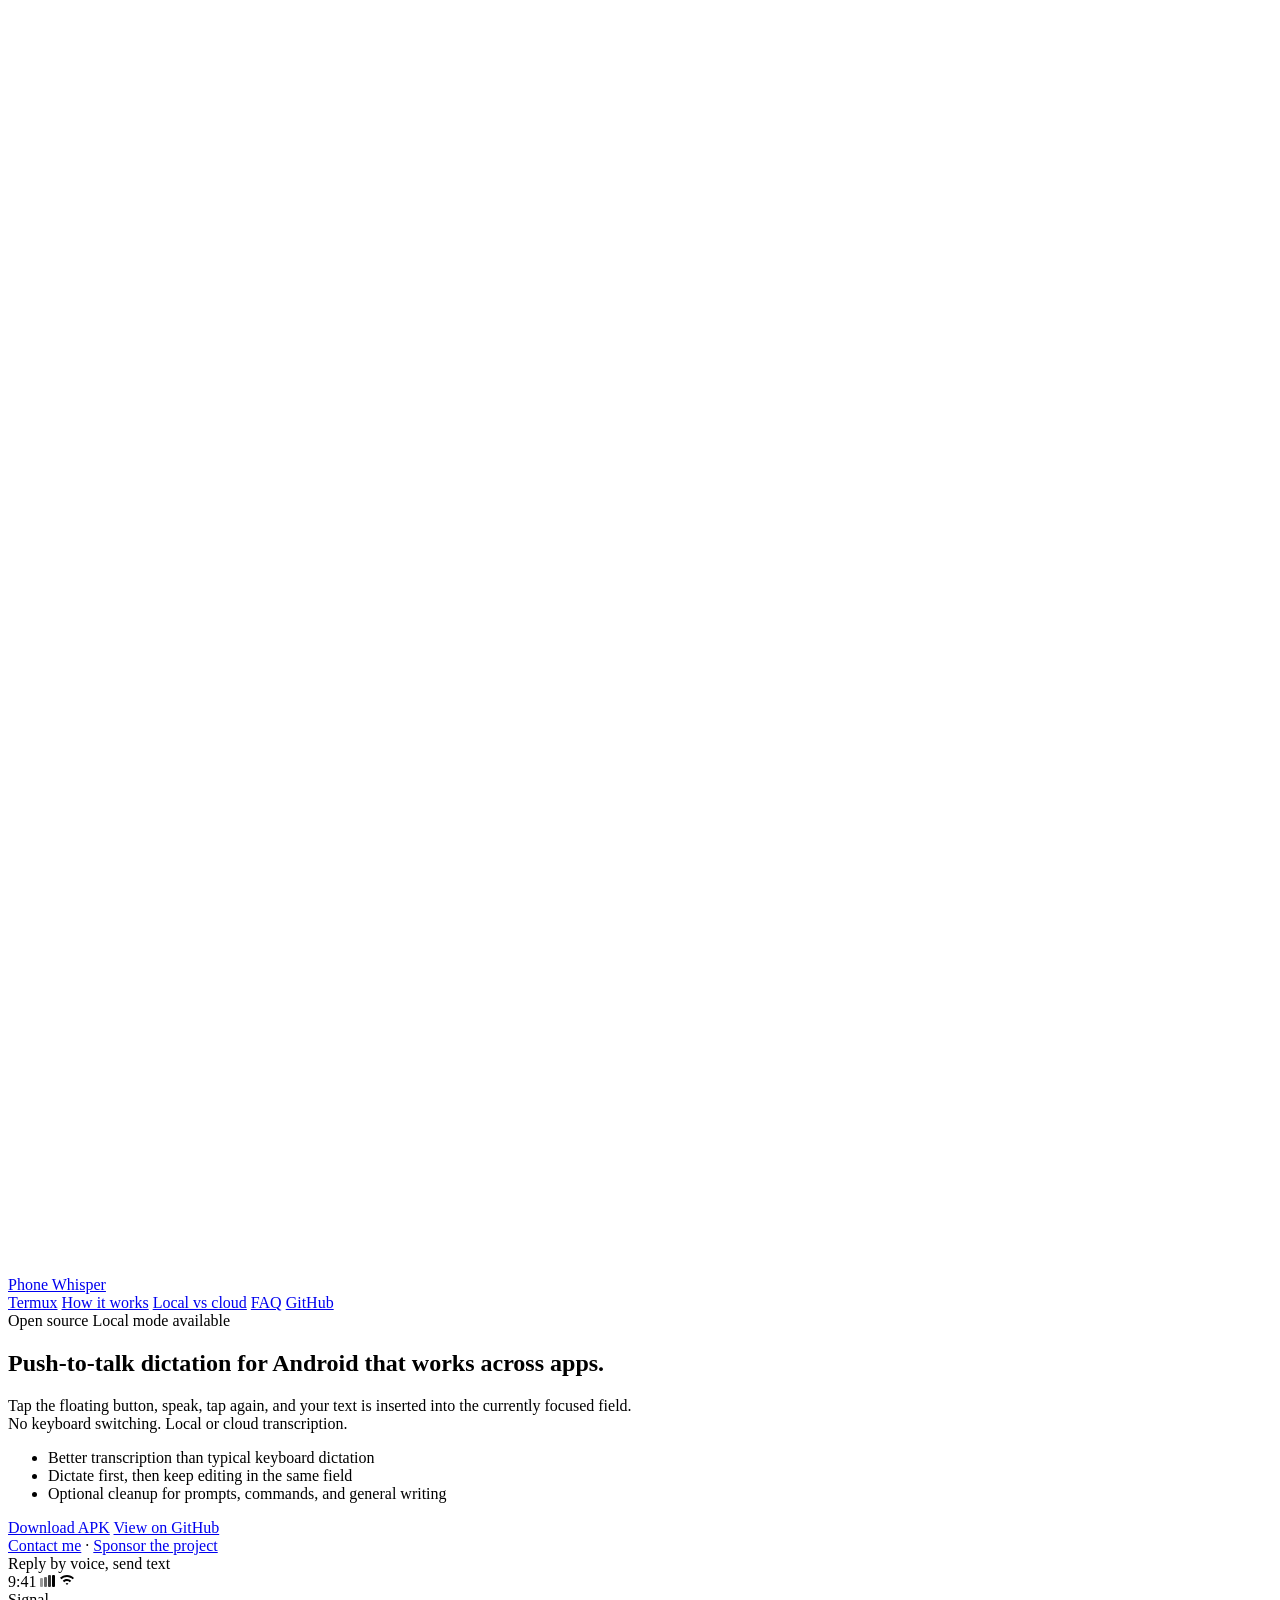
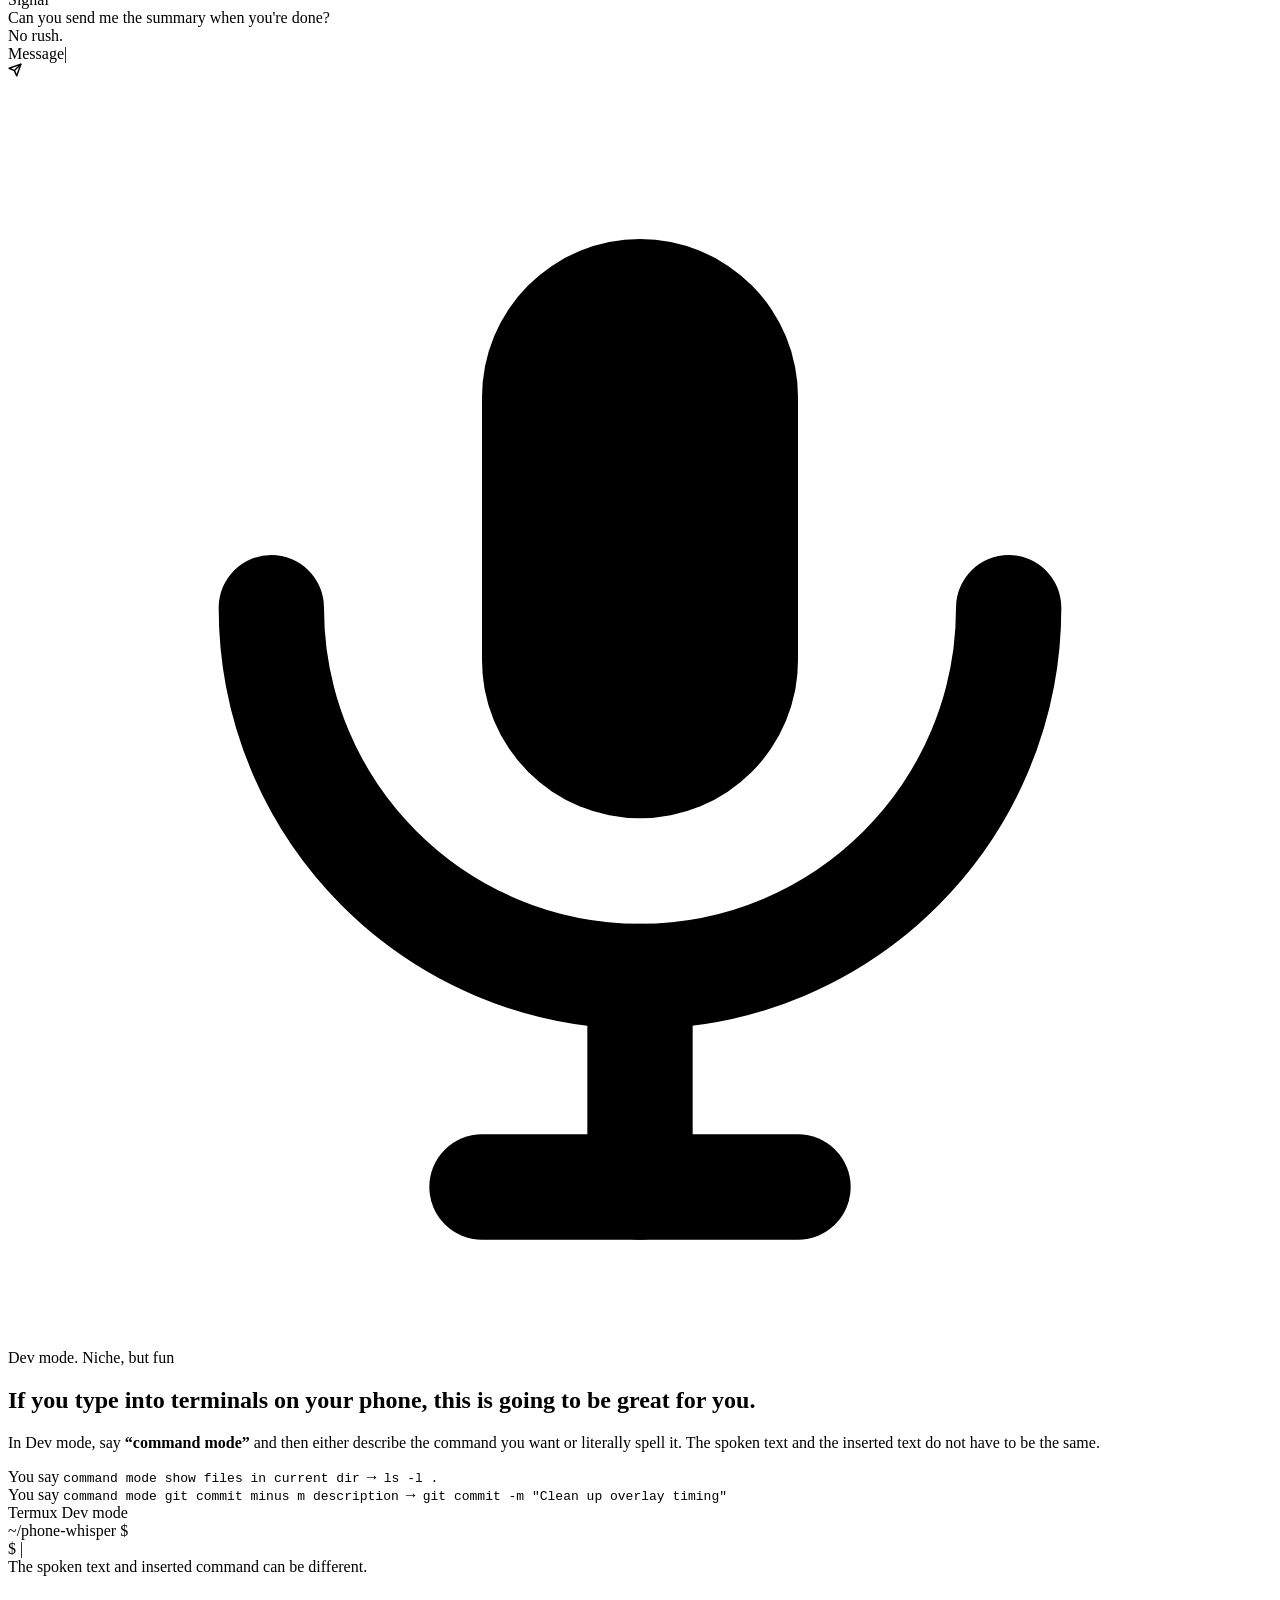
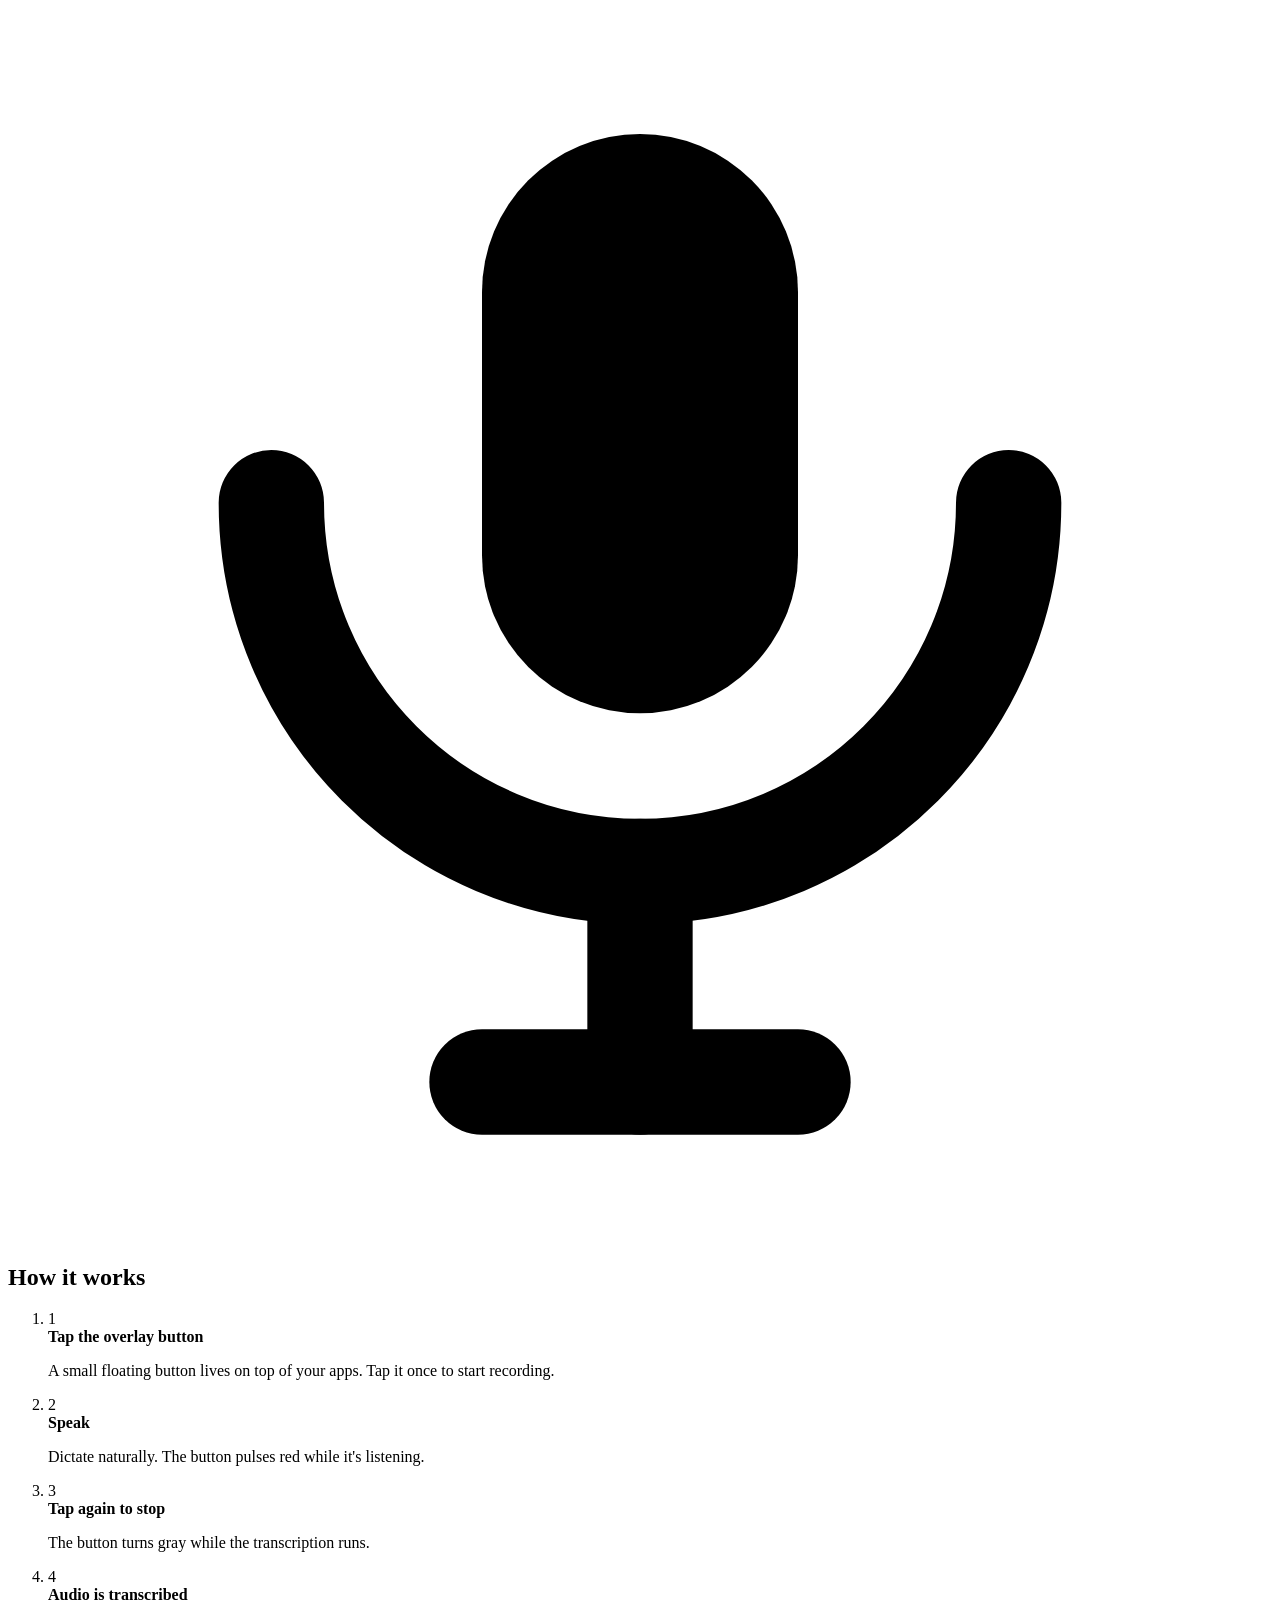
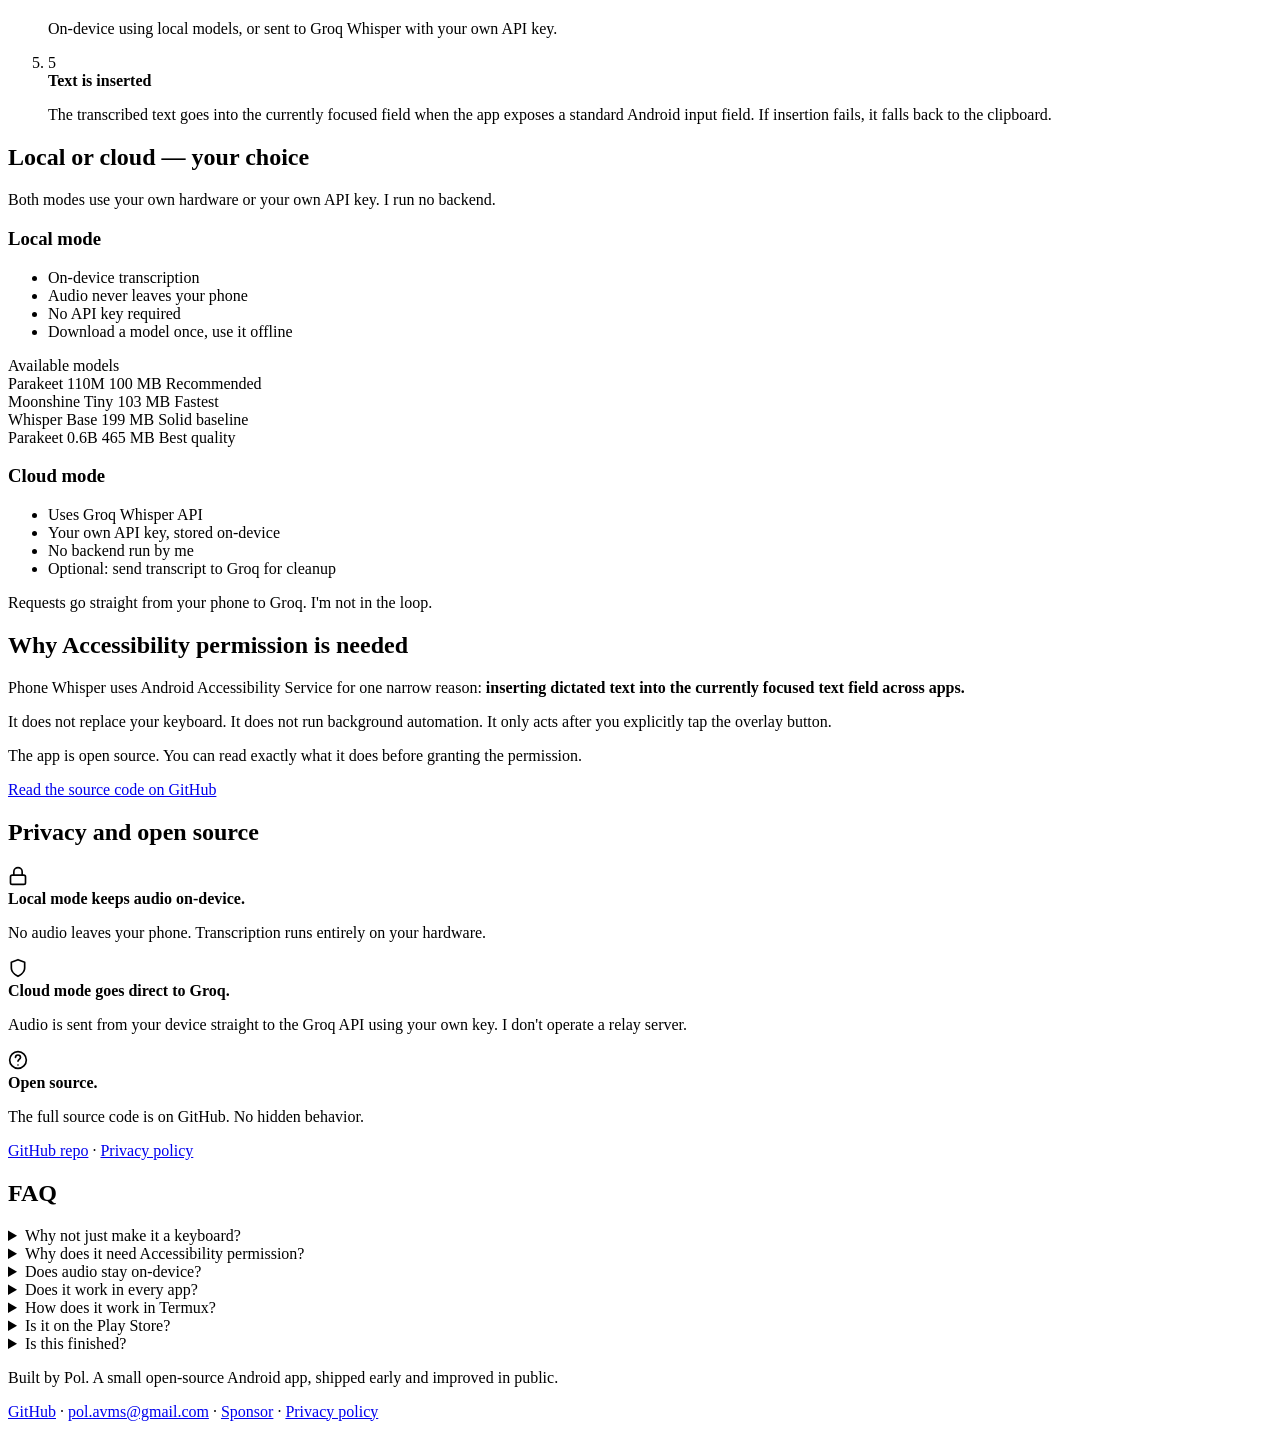
==== docs/index.html @ d19d8d38 "Switch transcription and cleanup APIs from OpenAI to Groq - TranscriberClient: whisper-1 -> whisper-" ====
<!DOCTYPE html>
<html lang="en">
<head>
  <meta charset="UTF-8" />
  <meta name="viewport" content="width=device-width, initial-scale=1.0" />
  <title>Phone Whisper — Push-to-talk dictation for Android</title>
  <meta name="description" content="Phone Whisper lets you speak into most apps without switching keyboards. Tap the floating button, speak, and your text is inserted when the app exposes a standard Android input field. Local or cloud transcription." />
  <link rel="stylesheet" href="style.css" />
  <link rel="preconnect" href="https://fonts.googleapis.com" />
  <link rel="preconnect" href="https://fonts.gstatic.com" crossorigin />
  <link href="https://fonts.googleapis.com/css2?family=Inter:wght@400;500;600;700&display=swap" rel="stylesheet" />
</head>
<body>

  <nav id="nav">
    <div class="nav-inner">
      <a href="#" class="nav-logo" aria-label="Phone Whisper home">
        <svg class="nav-icon" viewBox="0 0 40 40" fill="none" xmlns="http://www.w3.org/2000/svg" aria-hidden="true">
          <rect width="40" height="40" rx="10" fill="var(--accent)"/>
          <rect x="16" y="9" width="8" height="14" rx="4" fill="white"/>
          <path d="M11 21c0 4.97 4.03 9 9 9s9-4.03 9-9" stroke="white" stroke-width="2" stroke-linecap="round" fill="none"/>
          <line x1="20" y1="30" x2="20" y2="35" stroke="white" stroke-width="2" stroke-linecap="round"/>
          <line x1="16" y1="35" x2="24" y2="35" stroke="white" stroke-width="2" stroke-linecap="round"/>
        </svg>
        <span>Phone Whisper</span>
      </a>
      <div class="nav-links">
        <a href="#termux">Termux</a>
        <a href="#how-it-works">How it works</a>
        <a href="#modes">Local vs cloud</a>
        <a href="#faq">FAQ</a>
        <a href="https://github.com/kafkasl/phone-whisper" target="_blank" rel="noopener" id="nav-github">GitHub</a>
      </div>
    </div>
  </nav>

  <section id="hero">
    <div class="hero-content">
      <div class="hero-text">
        <div class="badge-row">
          <span class="badge">Open source</span>
          <span class="badge">Local mode available</span>
        </div>
        <h1>Push-to-talk dictation for Android that works across apps.</h1>
        <p class="hero-sub">
          Tap the floating button, speak, tap again, and your text is inserted into the currently focused field.<br>
          No keyboard switching. Local or cloud transcription.
        </p>
        <ul class="hero-points">
          <li>Better transcription than typical keyboard dictation</li>
          <li>Dictate first, then keep editing in the same field</li>
          <li>Optional cleanup for prompts, commands, and general writing</li>
        </ul>
        <div class="hero-ctas">
          <a href="https://github.com/kafkasl/phone-whisper/releases" id="cta-download" class="btn btn-primary" target="_blank" rel="noopener">Download APK</a>
          <a href="https://github.com/kafkasl/phone-whisper" id="cta-github" class="btn btn-secondary" target="_blank" rel="noopener">View on GitHub</a>
        </div>
        <div class="hero-links">
          <a href="mailto:pol.avms@gmail.com" id="link-contact">Contact me</a>
          <span class="sep">·</span>
          <a href="https://github.com/sponsors/kafkasl" id="link-sponsor" target="_blank" rel="noopener">Sponsor the project</a>
        </div>
      </div>
      <div class="hero-visual" aria-hidden="true">
        <div class="phone-demo-card">
          <div class="demo-caption">Reply by voice, send text</div>
          <div class="phone-frame">
            <div class="phone-screen">
              <div class="phone-status-bar">
                <span>9:41</span>
                <span class="status-icons">
                  <svg width="16" height="12" viewBox="0 0 16 12" fill="currentColor"><rect x="0" y="3" width="3" height="9" rx="1" opacity=".4"/><rect x="4" y="2" width="3" height="10" rx="1" opacity=".6"/><rect x="8" y="0" width="3" height="12" rx="1" opacity=".8"/><rect x="12" y="0" width="3" height="12" rx="1"/></svg>
                  <svg width="14" height="12" viewBox="0 0 14 12" fill="currentColor"><path d="M7 0C4.24 0 1.76 1.08 0 2.83l1.41 1.41A7.97 7.97 0 017 2c2.21 0 4.21.9 5.66 2.35L14 2.89C12.24 1.08 9.76 0 7 0zm0 4c-1.66 0-3.16.67-4.24 1.76l1.42 1.41A3.98 3.98 0 017 6c1.1 0 2.1.45 2.83 1.17l1.41-1.41A5.96 5.96 0 007 4zm0 4c-.55 0-1.05.22-1.41.59L7 10l1.41-1.41A1.99 1.99 0 007 8z"/></svg>
                </span>
              </div>
              <div class="phone-app-header">
                <span class="phone-app-title">Signal</span>
              </div>
              <div class="phone-chat">
                <div class="chat-bubble received">Can you send me the summary when you're done?</div>
                <div class="chat-bubble received subtle">No rush.</div>
              </div>
              <div class="phone-input-row">
                <div class="phone-input-field"><span class="input-placeholder" id="chat-placeholder">Message</span><span class="typed-input" id="chat-typed-text"></span><span class="cursor" id="chat-cursor">|</span></div>
                <div class="phone-send-btn" id="chat-send-btn">
                  <svg width="14" height="14" viewBox="0 0 24 24" fill="none" stroke="currentColor" stroke-width="2.5" stroke-linecap="round" stroke-linejoin="round"><line x1="22" y1="2" x2="11" y2="13"/><polygon points="22 2 15 22 11 13 2 9 22 2"/></svg>
                </div>
              </div>
              <div class="overlay-button" id="overlay-btn" title="Tap to dictate" aria-label="Phone Whisper overlay button">
                <svg viewBox="0 0 24 24" fill="none" stroke="currentColor" stroke-width="2" stroke-linecap="round" stroke-linejoin="round" aria-hidden="true">
                  <rect x="9" y="3" width="6" height="11" rx="3" fill="currentColor" stroke="none"/>
                  <path d="M5 10c0 3.87 3.13 7 7 7s7-3.13 7-7"/>
                  <line x1="12" y1="17" x2="12" y2="21"/>
                  <line x1="9" y1="21" x2="15" y2="21"/>
                </svg>
              </div>
            </div>
          </div>
        </div>
      </div>
    </div>
  </section>

  <section id="termux">
    <div class="section-inner termux-inner">
      <div class="termux-copy">
        <div class="section-kicker">Dev mode. Niche, but fun</div>
        <h2>If you type into terminals on your phone, this is going to be great for you.</h2>
        <p class="section-sub">
          In Dev mode, say <strong>“command mode”</strong> and then either describe the command you want or literally spell it. The spoken text and the inserted text do not have to be the same.
        </p>
        <div class="dev-mode-examples">
          <div class="dev-example">
            <span class="dev-example-label">You say</span>
            <code>command mode show files in current dir</code>
            <span class="dev-example-arrow">→</span>
            <code>ls -l .</code>
          </div>
          <div class="dev-example">
            <span class="dev-example-label">You say</span>
            <code>command mode git commit minus m description</code>
            <span class="dev-example-arrow">→</span>
            <code>git commit -m "Clean up overlay timing"</code>
          </div>
        </div>
      </div>
      <div class="termux-demo" aria-hidden="true">
        <div class="termux-card">
          <div class="termux-topbar">
            <span class="termux-dot"></span>
            <span class="termux-dot"></span>
            <span class="termux-dot"></span>
            <span class="termux-title">Termux</span>
            <span class="termux-mode-badge">Dev mode</span>
          </div>
          <div class="speech-bubble" id="termux-speech-bubble"><span id="termux-speech-text"></span></div>
          <div class="termux-body">
            <div class="termux-line muted">~/phone-whisper $</div>
            <div class="termux-line"><span class="prompt">$</span> <span id="termux-typed-text"></span><span class="cursor" id="termux-cursor">|</span></div>
            <div class="termux-note">The spoken text and inserted command can be different.</div>
          </div>
          <div class="overlay-button overlay-button-small" id="termux-overlay-btn" title="Tap to dictate">
            <svg viewBox="0 0 24 24" fill="none" stroke="currentColor" stroke-width="2" stroke-linecap="round" stroke-linejoin="round" aria-hidden="true">
              <rect x="9" y="3" width="6" height="11" rx="3" fill="currentColor" stroke="none"/>
              <path d="M5 10c0 3.87 3.13 7 7 7s7-3.13 7-7"/>
              <line x1="12" y1="17" x2="12" y2="21"/>
              <line x1="9" y1="21" x2="15" y2="21"/>
            </svg>
          </div>
        </div>
      </div>
    </div>
  </section>

  <section id="how-it-works">
    <div class="section-inner">
      <h2>How it works</h2>
      <ol class="steps-list">
        <li class="step">
          <span class="step-num">1</span>
          <div class="step-body">
            <strong>Tap the overlay button</strong>
            <p>A small floating button lives on top of your apps. Tap it once to start recording.</p>
          </div>
        </li>
        <li class="step">
          <span class="step-num">2</span>
          <div class="step-body">
            <strong>Speak</strong>
            <p>Dictate naturally. The button pulses red while it's listening.</p>
          </div>
        </li>
        <li class="step">
          <span class="step-num">3</span>
          <div class="step-body">
            <strong>Tap again to stop</strong>
            <p>The button turns gray while the transcription runs.</p>
          </div>
        </li>
        <li class="step">
          <span class="step-num">4</span>
          <div class="step-body">
            <strong>Audio is transcribed</strong>
            <p>On-device using local models, or sent to Groq Whisper with your own API key.</p>
          </div>
        </li>
        <li class="step">
          <span class="step-num">5</span>
          <div class="step-body">
            <strong>Text is inserted</strong>
            <p>The transcribed text goes into the currently focused field when the app exposes a standard Android input field. If insertion fails, it falls back to the clipboard.</p>
          </div>
        </li>
      </ol>
    </div>
  </section>

  <section id="modes">
    <div class="section-inner">
      <h2>Local or cloud — your choice</h2>
      <p class="section-sub">Both modes use your own hardware or your own API key. I run no backend.</p>
      <div class="modes-grid">
        <div class="mode-card">
          <h3>Local mode</h3>
          <ul>
            <li>On-device transcription</li>
            <li>Audio never leaves your phone</li>
            <li>No API key required</li>
            <li>Download a model once, use it offline</li>
          </ul>
          <div class="models-table">
            <div class="models-table-head">Available models</div>
            <div class="model-row">
              <span class="model-name">Parakeet 110M</span>
              <span class="model-size">100 MB</span>
              <span class="model-note default-badge">Recommended</span>
            </div>
            <div class="model-row">
              <span class="model-name">Moonshine Tiny</span>
              <span class="model-size">103 MB</span>
              <span class="model-note">Fastest</span>
            </div>
            <div class="model-row">
              <span class="model-name">Whisper Base</span>
              <span class="model-size">199 MB</span>
              <span class="model-note">Solid baseline</span>
            </div>
            <div class="model-row">
              <span class="model-name">Parakeet 0.6B</span>
              <span class="model-size">465 MB</span>
              <span class="model-note">Best quality</span>
            </div>
          </div>
        </div>
        <div class="mode-card">
          <h3>Cloud mode</h3>
          <ul>
            <li>Uses Groq Whisper API</li>
            <li>Your own API key, stored on-device</li>
            <li>No backend run by me</li>
            <li>Optional: send transcript to Groq for cleanup</li>
          </ul>
          <div class="cloud-note">
            Requests go straight from your phone to Groq. I'm not in the loop.
          </div>
        </div>
      </div>
    </div>
  </section>

  <section id="accessibility">
    <div class="section-inner">
      <div class="info-box">
        <h2>Why Accessibility permission is needed</h2>
        <p>
          Phone Whisper uses Android Accessibility Service for one narrow reason: <strong>inserting dictated text into the currently focused text field across apps.</strong>
        </p>
        <p>
          It does not replace your keyboard. It does not run background automation. It only acts after you explicitly tap the overlay button.
        </p>
        <p>
          The app is open source. You can read exactly what it does before granting the permission.
        </p>
        <a href="https://github.com/kafkasl/phone-whisper" class="info-link" target="_blank" rel="noopener">Read the source code on GitHub</a>
      </div>
    </div>
  </section>

  <section id="privacy">
    <div class="section-inner">
      <h2>Privacy and open source</h2>
      <div class="privacy-points">
        <div class="privacy-point">
          <div class="pp-icon" aria-hidden="true">
            <svg width="20" height="20" viewBox="0 0 24 24" fill="none" stroke="currentColor" stroke-width="2" stroke-linecap="round" stroke-linejoin="round"><rect x="3" y="11" width="18" height="11" rx="2"/><path d="M7 11V7a5 5 0 0110 0v4"/></svg>
          </div>
          <div>
            <strong>Local mode keeps audio on-device.</strong>
            <p>No audio leaves your phone. Transcription runs entirely on your hardware.</p>
          </div>
        </div>
        <div class="privacy-point">
          <div class="pp-icon" aria-hidden="true">
            <svg width="20" height="20" viewBox="0 0 24 24" fill="none" stroke="currentColor" stroke-width="2" stroke-linecap="round" stroke-linejoin="round"><path d="M12 22s8-4 8-10V5l-8-3-8 3v7c0 6 8 10 8 10z"/></svg>
          </div>
          <div>
            <strong>Cloud mode goes direct to Groq.</strong>
            <p>Audio is sent from your device straight to the Groq API using your own key. I don't operate a relay server.</p>
          </div>
        </div>
        <div class="privacy-point">
          <div class="pp-icon" aria-hidden="true">
            <svg width="20" height="20" viewBox="0 0 24 24" fill="none" stroke="currentColor" stroke-width="2" stroke-linecap="round" stroke-linejoin="round"><circle cx="12" cy="12" r="10"/><path d="M9 9s0-3 3-3 3 2 3 3c0 2-3 2.5-3 4.5M12 18h.01"/></svg>
          </div>
          <div>
            <strong>Open source.</strong>
            <p>The full source code is on GitHub. No hidden behavior.</p>
          </div>
        </div>
      </div>
      <div class="privacy-links">
        <a href="https://github.com/kafkasl/phone-whisper" target="_blank" rel="noopener">GitHub repo</a>
        <span class="sep">·</span>
        <a href="privacy.html">Privacy policy</a>
      </div>
    </div>
  </section>

  <section id="faq">
    <div class="section-inner">
      <h2>FAQ</h2>
      <div class="faq-list">
        <details class="faq-item" id="faq-keyboard">
          <summary>Why not just make it a keyboard?</summary>
          <p>A custom keyboard means replacing your existing keyboard entirely. That's a lot of friction. Phone Whisper leaves your keyboard alone and works on top of any app, any keyboard.</p>
        </details>
        <details class="faq-item" id="faq-accessibility">
          <summary>Why does it need Accessibility permission?</summary>
          <p>Android doesn't have a standard API for inserting text into another app's focused field. The Accessibility Service is the sanctioned way to do that cross-app. Phone Whisper uses it for exactly one thing: inserting the transcribed text.</p>
        </details>
        <details class="faq-item" id="faq-audio">
          <summary>Does audio stay on-device?</summary>
          <p>In local mode, yes. In cloud mode, audio is sent directly to Groq's API from your device using your own API key. I don't have a backend and never see your audio.</p>
        </details>
        <details class="faq-item" id="faq-compatibility">
          <summary>Does it work in every app?</summary>
          <p>It works in most apps with standard text fields. Some apps restrict text injection for security reasons, and others use custom text surfaces instead of normal input fields. In those cases, the transcribed text is copied to your clipboard as a fallback.</p>
        </details>
        <details class="faq-item" id="faq-termux">
          <summary>How does it work in Termux?</summary>
          <p>Termux's main terminal area is not a standard Android text field, so direct insertion may not work there. Swipe the extra keys row left or right to switch to Termux's native text input box, then dictate there.</p>
        </details>
        <details class="faq-item" id="faq-playstore">
          <summary>Is it on the Play Store?</summary>
          <p>Not yet. I'm shipping the APK directly first, tightening the experience, and deciding later whether a Play Store release makes sense.</p>
        </details>
        <details class="faq-item" id="faq-mvp">
          <summary>Is this finished?</summary>
          <p>Not really. It's an early but working MVP. The core loop already works well enough to use every day, and I'm improving it in public.</p>
        </details>
      </div>
    </div>
  </section>

  <footer id="footer">
    <div class="footer-inner">
      <p class="footer-line">Built by Pol. A small open-source Android app, shipped early and improved in public.</p>
      <div class="footer-links">
        <a href="https://github.com/kafkasl/phone-whisper" target="_blank" rel="noopener">GitHub</a>
        <span class="sep">·</span>
        <a href="mailto:pol.avms@gmail.com">pol.avms@gmail.com</a>
        <span class="sep">·</span>
        <a href="https://github.com/sponsors/kafkasl" target="_blank" rel="noopener">Sponsor</a>
        <span class="sep">·</span>
        <a href="privacy.html">Privacy policy</a>
      </div>
    </div>
  </footer>

  <script src="main.js"></script>
</body>
</html>
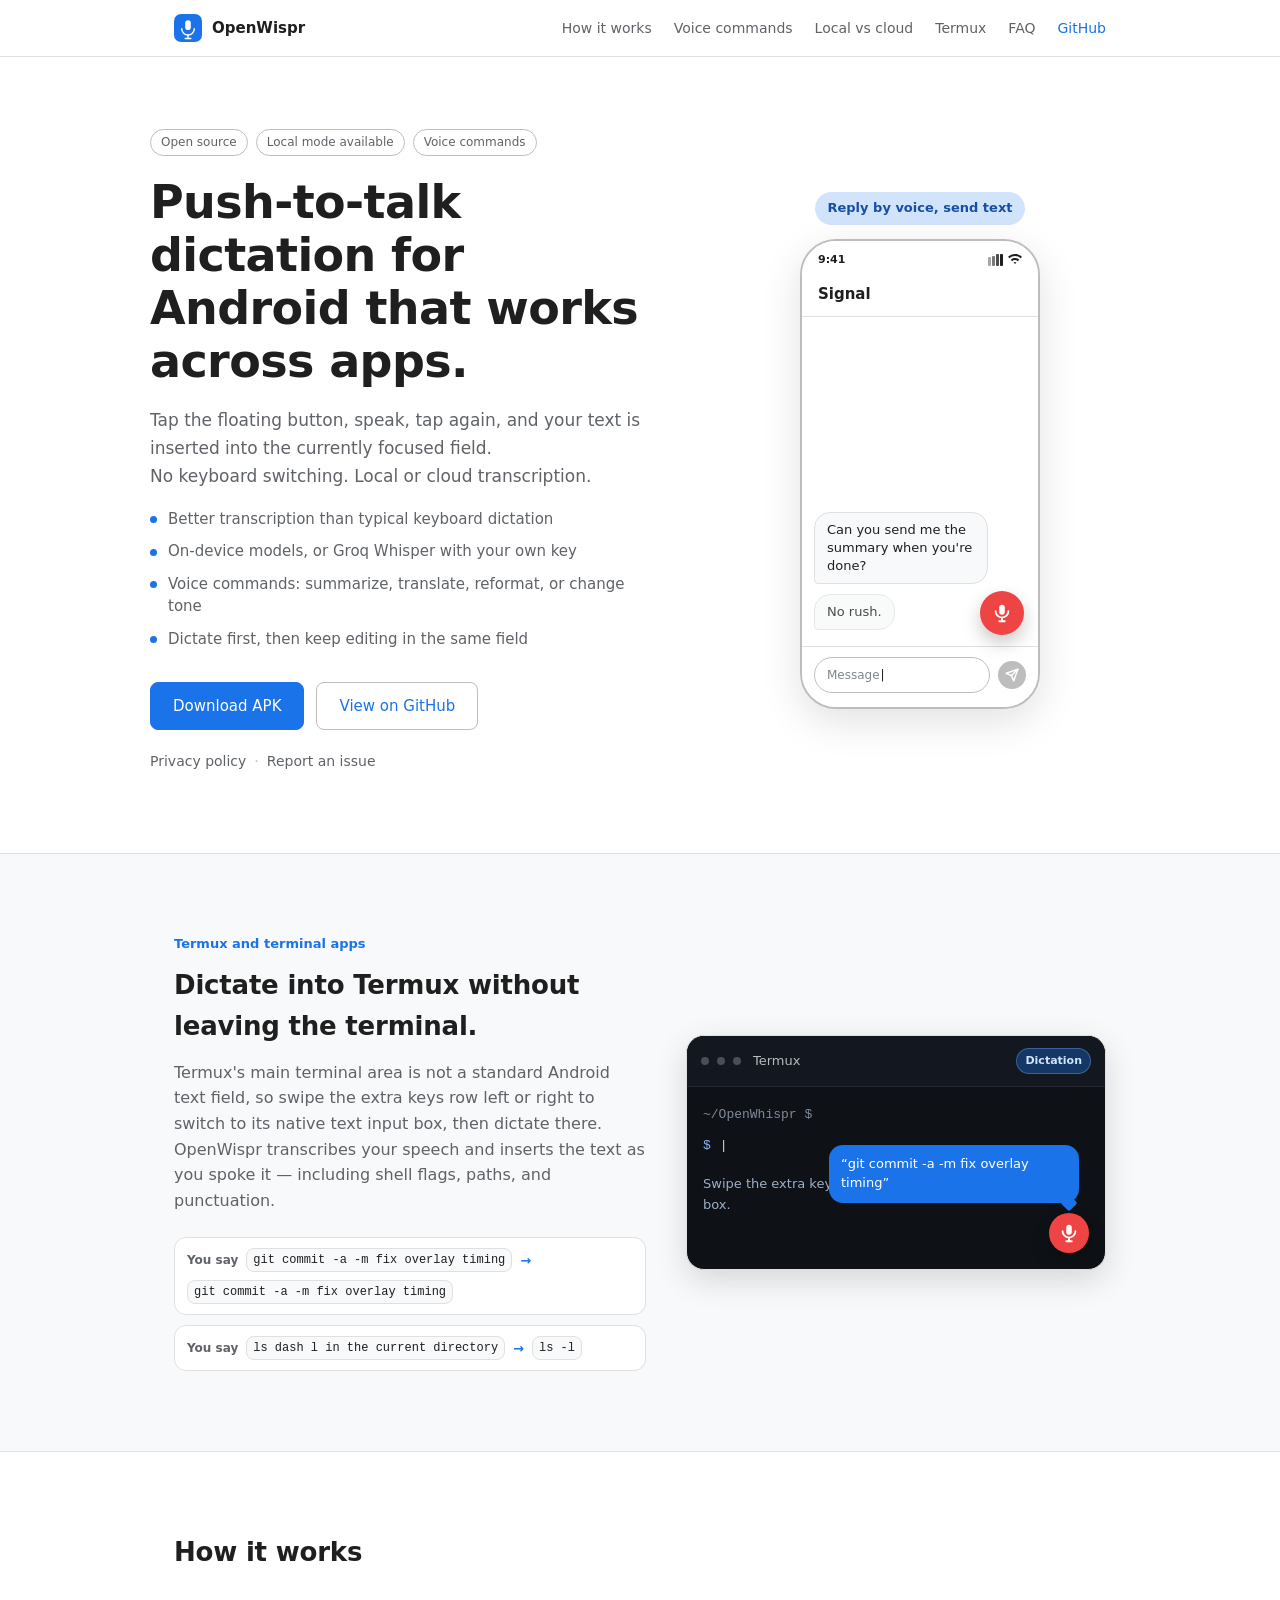
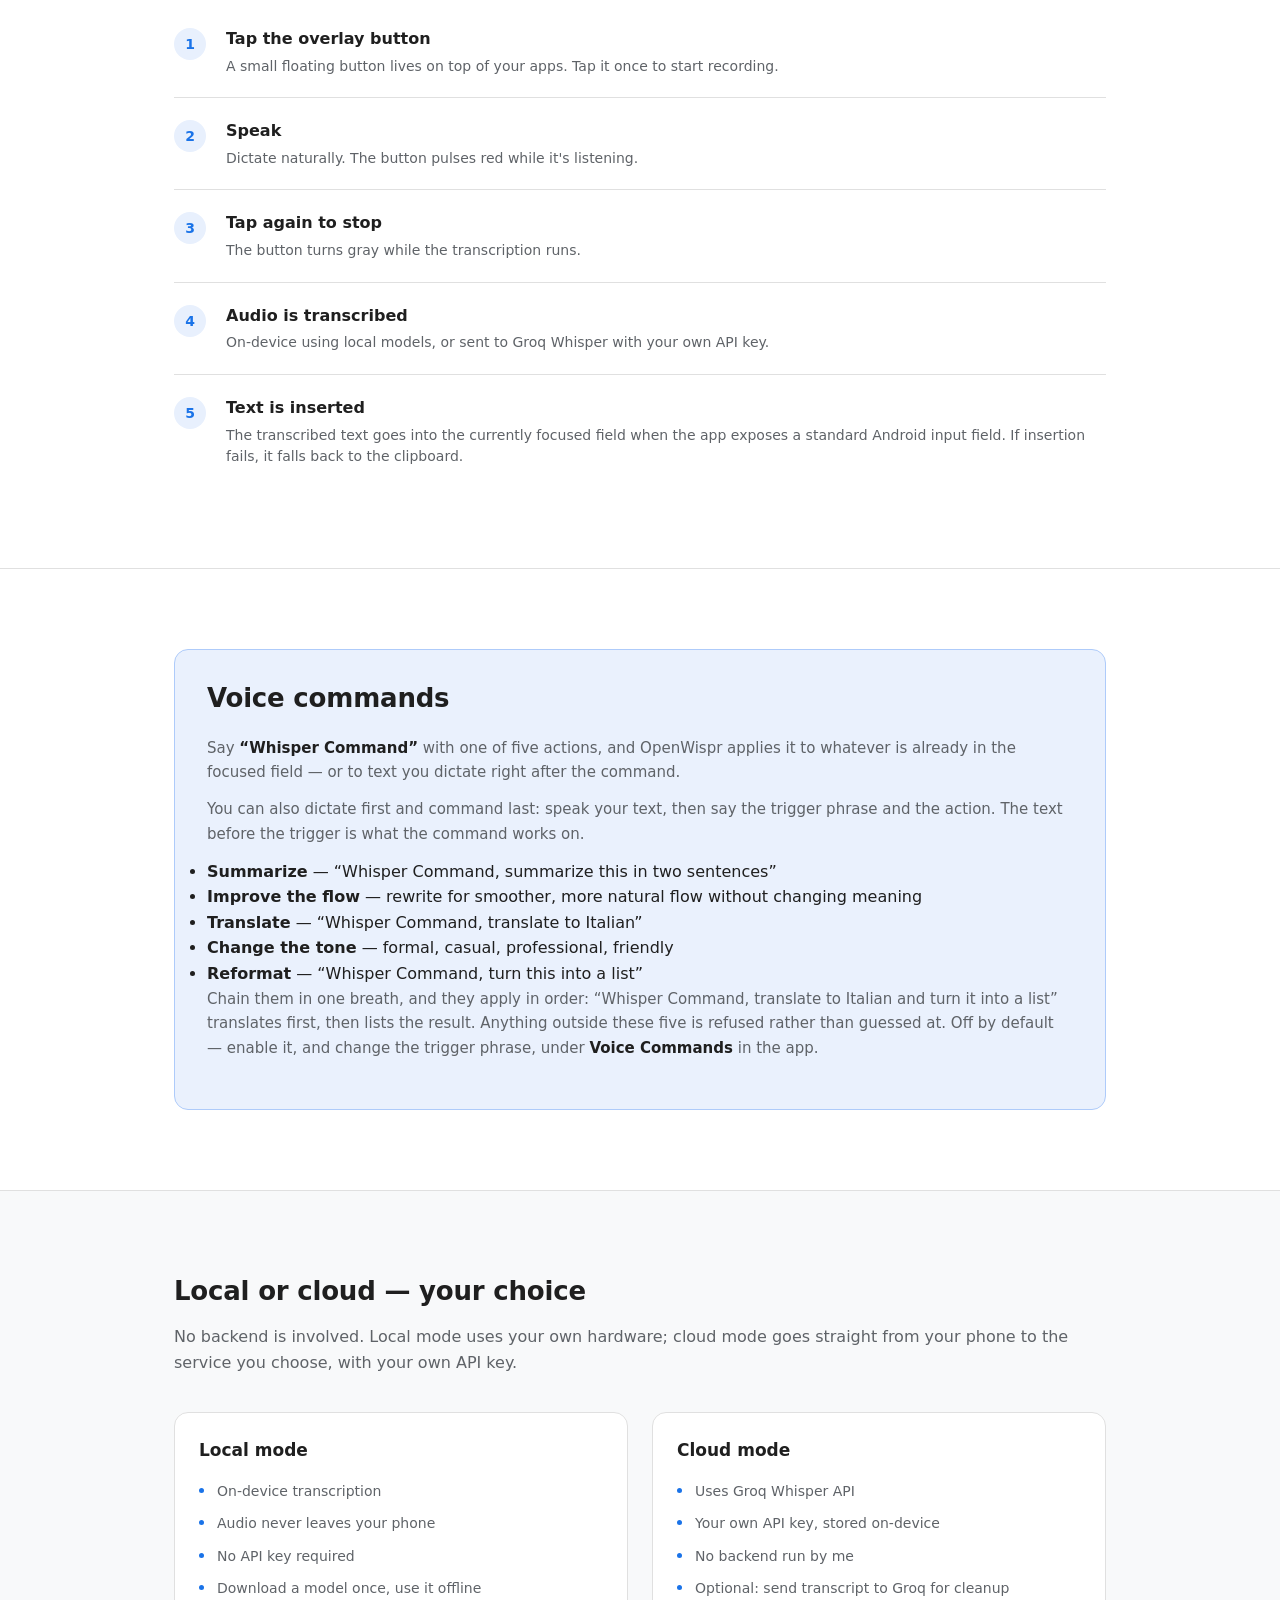
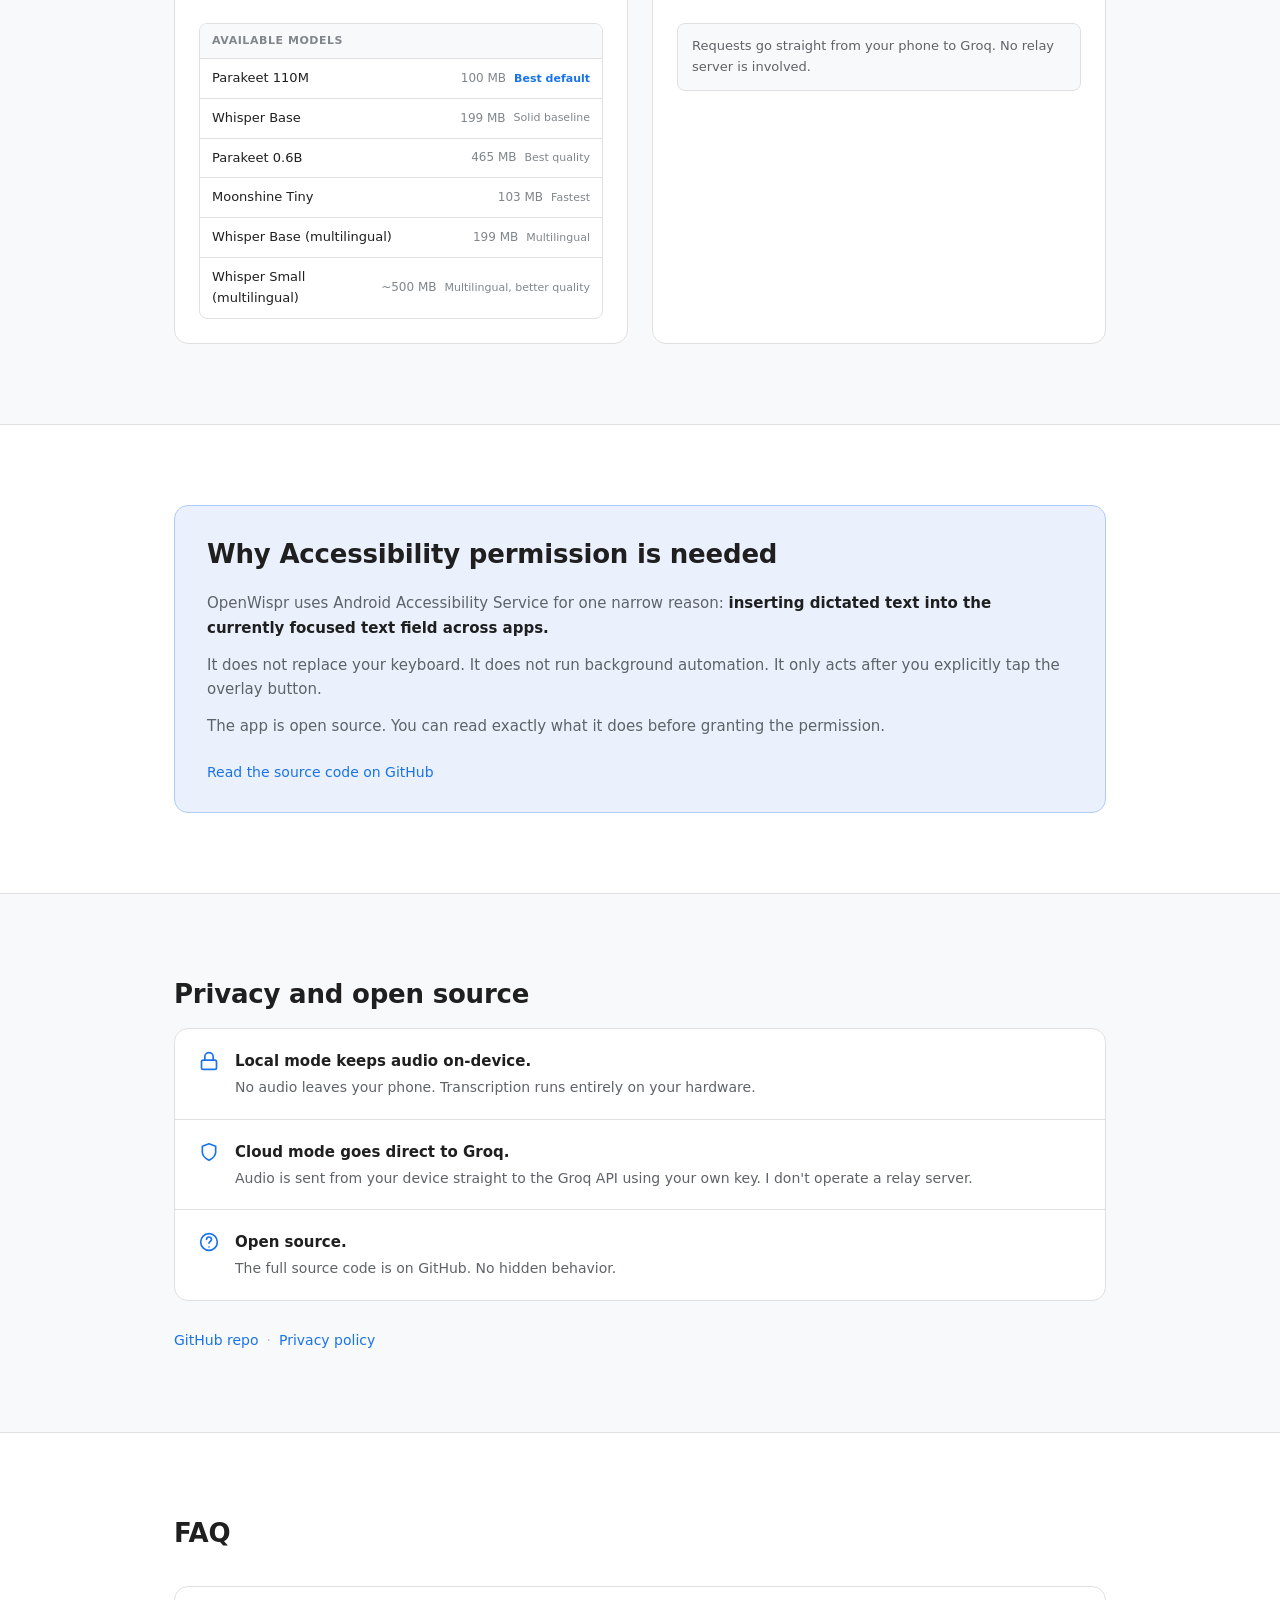
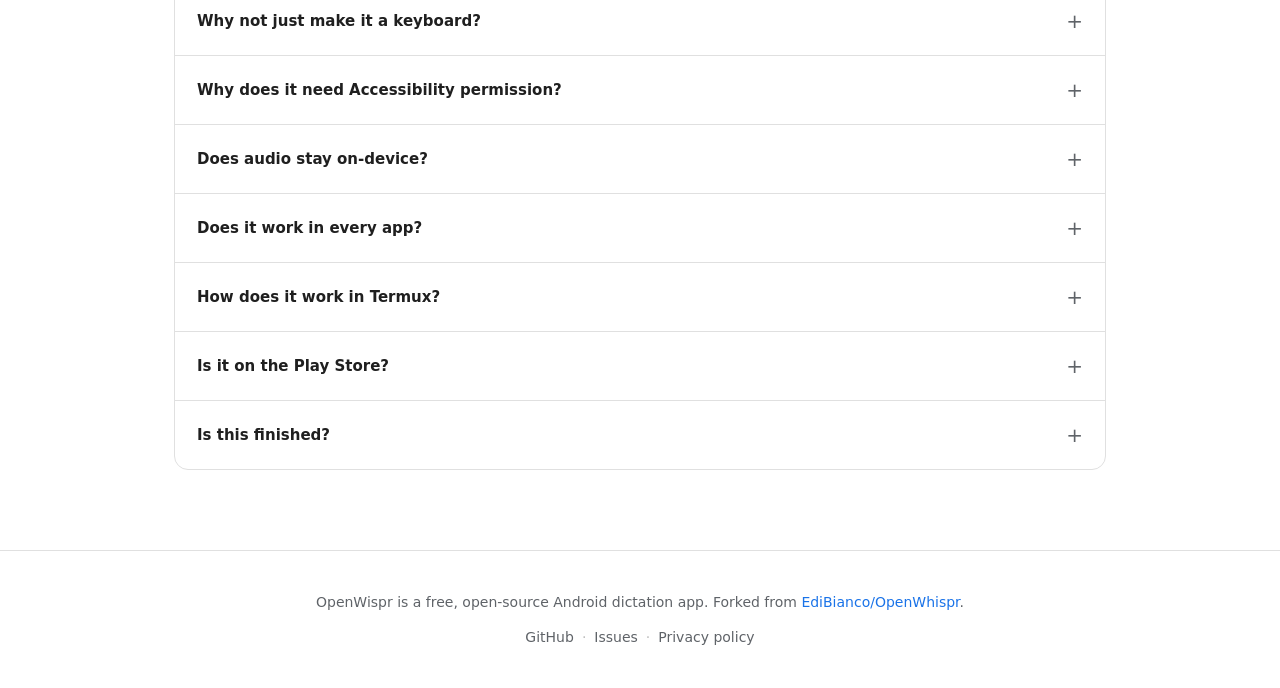
==== commit d839ce8c: "Own the fork: rebrand docs, add AGENTS.md and a real CI gate" ====
--- a/docs/index.html
+++ b/docs/index.html
@@ -3,8 +3,8 @@
 <head>
   <meta charset="UTF-8" />
   <meta name="viewport" content="width=device-width, initial-scale=1.0" />
-  <title>Phone Whisper — Push-to-talk dictation for Android</title>
-  <meta name="description" content="Phone Whisper lets you speak into most apps without switching keyboards. Tap the floating button, speak, and your text is inserted when the app exposes a standard Android input field. Local or cloud transcription." />
+  <title>OpenWispr — Push-to-talk dictation for Android</title>
+  <meta name="description" content="OpenWispr lets you speak into most apps without switching keyboards. Tap the floating button, speak, and your text is inserted when the app exposes a standard Android input field. Local or cloud transcription." />
   <link rel="stylesheet" href="style.css" />
   <link rel="preconnect" href="https://fonts.googleapis.com" />
   <link rel="preconnect" href="https://fonts.gstatic.com" crossorigin />
@@ -14,7 +14,7 @@
 
   <nav id="nav">
     <div class="nav-inner">
-      <a href="#" class="nav-logo" aria-label="Phone Whisper home">
+      <a href="#" class="nav-logo" aria-label="OpenWispr home">
         <svg class="nav-icon" viewBox="0 0 40 40" fill="none" xmlns="http://www.w3.org/2000/svg" aria-hidden="true">
           <rect width="40" height="40" rx="10" fill="var(--accent)"/>
           <rect x="16" y="9" width="8" height="14" rx="4" fill="white"/>
@@ -22,14 +22,15 @@
           <line x1="20" y1="30" x2="20" y2="35" stroke="white" stroke-width="2" stroke-linecap="round"/>
           <line x1="16" y1="35" x2="24" y2="35" stroke="white" stroke-width="2" stroke-linecap="round"/>
         </svg>
-        <span>Phone Whisper</span>
+        <span>OpenWispr</span>
       </a>
       <div class="nav-links">
+        <a href="#how-it-works">How it works</a>
+        <a href="#commands">Voice commands</a>
+        <a href="#modes">Local vs cloud</a>
         <a href="#termux">Termux</a>
-        <a href="#how-it-works">How it works</a>
-        <a href="#modes">Local vs cloud</a>
         <a href="#faq">FAQ</a>
-        <a href="https://github.com/kafkasl/phone-whisper" target="_blank" rel="noopener" id="nav-github">GitHub</a>
+        <a href="https://github.com/hxmbl/OpenWhispr" target="_blank" rel="noopener" id="nav-github">GitHub</a>
       </div>
     </div>
   </nav>
@@ -40,6 +41,7 @@
         <div class="badge-row">
           <span class="badge">Open source</span>
           <span class="badge">Local mode available</span>
+          <span class="badge">Voice commands</span>
         </div>
         <h1>Push-to-talk dictation for Android that works across apps.</h1>
         <p class="hero-sub">
@@ -48,17 +50,18 @@
         </p>
         <ul class="hero-points">
           <li>Better transcription than typical keyboard dictation</li>
+          <li>On-device models, or Groq Whisper with your own key</li>
+          <li>Voice commands: summarize, translate, reformat, or change tone</li>
           <li>Dictate first, then keep editing in the same field</li>
-          <li>Optional cleanup for prompts, commands, and general writing</li>
         </ul>
         <div class="hero-ctas">
-          <a href="https://github.com/kafkasl/phone-whisper/releases" id="cta-download" class="btn btn-primary" target="_blank" rel="noopener">Download APK</a>
-          <a href="https://github.com/kafkasl/phone-whisper" id="cta-github" class="btn btn-secondary" target="_blank" rel="noopener">View on GitHub</a>
+          <a href="https://github.com/hxmbl/OpenWhispr/releases" id="cta-download" class="btn btn-primary" target="_blank" rel="noopener">Download APK</a>
+          <a href="https://github.com/hxmbl/OpenWhispr" id="cta-github" class="btn btn-secondary" target="_blank" rel="noopener">View on GitHub</a>
         </div>
         <div class="hero-links">
-          <a href="mailto:pol.avms@gmail.com" id="link-contact">Contact me</a>
+          <a href="privacy.html" id="link-privacy">Privacy policy</a>
           <span class="sep">·</span>
-          <a href="https://github.com/sponsors/kafkasl" id="link-sponsor" target="_blank" rel="noopener">Sponsor the project</a>
+          <a href="https://github.com/hxmbl/OpenWhispr/issues" id="link-issues" target="_blank" rel="noopener">Report an issue</a>
         </div>
       </div>
       <div class="hero-visual" aria-hidden="true">
@@ -86,7 +89,7 @@
                   <svg width="14" height="14" viewBox="0 0 24 24" fill="none" stroke="currentColor" stroke-width="2.5" stroke-linecap="round" stroke-linejoin="round"><line x1="22" y1="2" x2="11" y2="13"/><polygon points="22 2 15 22 11 13 2 9 22 2"/></svg>
                 </div>
               </div>
-              <div class="overlay-button" id="overlay-btn" title="Tap to dictate" aria-label="Phone Whisper overlay button">
+              <div class="overlay-button" id="overlay-btn" title="Tap to dictate" aria-label="OpenWispr overlay button">
                 <svg viewBox="0 0 24 24" fill="none" stroke="currentColor" stroke-width="2" stroke-linecap="round" stroke-linejoin="round" aria-hidden="true">
                   <rect x="9" y="3" width="6" height="11" rx="3" fill="currentColor" stroke="none"/>
                   <path d="M5 10c0 3.87 3.13 7 7 7s7-3.13 7-7"/>
@@ -104,23 +107,23 @@
   <section id="termux">
     <div class="section-inner termux-inner">
       <div class="termux-copy">
-        <div class="section-kicker">Dev mode. Niche, but fun</div>
-        <h2>If you type into terminals on your phone, this is going to be great for you.</h2>
+        <div class="section-kicker">Termux and terminal apps</div>
+        <h2>Dictate into Termux without leaving the terminal.</h2>
         <p class="section-sub">
-          In Dev mode, say <strong>“command mode”</strong> and then either describe the command you want or literally spell it. The spoken text and the inserted text do not have to be the same.
+          Termux's main terminal area is not a standard Android text field, so swipe the extra keys row left or right to switch to its native text input box, then dictate there. OpenWispr transcribes your speech and inserts the text as you spoke it — including shell flags, paths, and punctuation.
         </p>
         <div class="dev-mode-examples">
           <div class="dev-example">
             <span class="dev-example-label">You say</span>
-            <code>command mode show files in current dir</code>
+            <code>git commit -a -m fix overlay timing</code>
             <span class="dev-example-arrow">→</span>
-            <code>ls -l .</code>
+            <code>git commit -a -m fix overlay timing</code>
           </div>
           <div class="dev-example">
             <span class="dev-example-label">You say</span>
-            <code>command mode git commit minus m description</code>
+            <code>ls dash l in the current directory</code>
             <span class="dev-example-arrow">→</span>
-            <code>git commit -m "Clean up overlay timing"</code>
+            <code>ls -l</code>
           </div>
         </div>
       </div>
@@ -131,13 +134,13 @@
             <span class="termux-dot"></span>
             <span class="termux-dot"></span>
             <span class="termux-title">Termux</span>
-            <span class="termux-mode-badge">Dev mode</span>
+            <span class="termux-mode-badge">Dictation</span>
           </div>
           <div class="speech-bubble" id="termux-speech-bubble"><span id="termux-speech-text"></span></div>
           <div class="termux-body">
-            <div class="termux-line muted">~/phone-whisper $</div>
+            <div class="termux-line muted">~/OpenWhispr $</div>
             <div class="termux-line"><span class="prompt">$</span> <span id="termux-typed-text"></span><span class="cursor" id="termux-cursor">|</span></div>
-            <div class="termux-note">The spoken text and inserted command can be different.</div>
+            <div class="termux-note">Swipe the extra keys row to reach Termux's native input box.</div>
           </div>
           <div class="overlay-button overlay-button-small" id="termux-overlay-btn" title="Tap to dictate">
             <svg viewBox="0 0 24 24" fill="none" stroke="currentColor" stroke-width="2" stroke-linecap="round" stroke-linejoin="round" aria-hidden="true">
@@ -195,10 +198,34 @@
     </div>
   </section>
 
+  <section id="commands">
+    <div class="section-inner">
+      <div class="info-box">
+        <h2>Voice commands</h2>
+        <p>
+          Say <strong>“Whisper Command”</strong> with one of five actions, and OpenWispr applies it to whatever is already in the focused field — or to text you dictate right after the command.
+        </p>
+        <p>
+          You can also dictate first and command last: speak your text, then say the trigger phrase and the action. The text before the trigger is what the command works on.
+        </p>
+        <ul>
+          <li><strong>Summarize</strong> — “Whisper Command, summarize this in two sentences”</li>
+          <li><strong>Improve the flow</strong> — rewrite for smoother, more natural flow without changing meaning</li>
+          <li><strong>Translate</strong> — “Whisper Command, translate to Italian”</li>
+          <li><strong>Change the tone</strong> — formal, casual, professional, friendly</li>
+          <li><strong>Reformat</strong> — “Whisper Command, turn this into a list”</li>
+        </ul>
+        <p>
+          Chain them in one breath, and they apply in order: “Whisper Command, translate to Italian and turn it into a list” translates first, then lists the result. Anything outside these five is refused rather than guessed at. Off by default — enable it, and change the trigger phrase, under <strong>Voice Commands</strong> in the app.
+        </p>
+      </div>
+    </div>
+  </section>
+
   <section id="modes">
     <div class="section-inner">
       <h2>Local or cloud — your choice</h2>
-      <p class="section-sub">Both modes use your own hardware or your own API key. I run no backend.</p>
+      <p class="section-sub">No backend is involved. Local mode uses your own hardware; cloud mode goes straight from your phone to the service you choose, with your own API key.</p>
       <div class="modes-grid">
         <div class="mode-card">
           <h3>Local mode</h3>
@@ -213,7 +240,17 @@
             <div class="model-row">
               <span class="model-name">Parakeet 110M</span>
               <span class="model-size">100 MB</span>
-              <span class="model-note default-badge">Recommended</span>
+              <span class="model-note default-badge">Best default</span>
+            </div>
+            <div class="model-row">
+              <span class="model-name">Whisper Base</span>
+              <span class="model-size">199 MB</span>
+              <span class="model-note">Solid baseline</span>
+            </div>
+            <div class="model-row">
+              <span class="model-name">Parakeet 0.6B</span>
+              <span class="model-size">465 MB</span>
+              <span class="model-note">Best quality</span>
             </div>
             <div class="model-row">
               <span class="model-name">Moonshine Tiny</span>
@@ -221,14 +258,14 @@
               <span class="model-note">Fastest</span>
             </div>
             <div class="model-row">
-              <span class="model-name">Whisper Base</span>
+              <span class="model-name">Whisper Base (multilingual)</span>
               <span class="model-size">199 MB</span>
-              <span class="model-note">Solid baseline</span>
-            </div>
-            <div class="model-row">
-              <span class="model-name">Parakeet 0.6B</span>
-              <span class="model-size">465 MB</span>
-              <span class="model-note">Best quality</span>
+              <span class="model-note">Multilingual</span>
+            </div>
+            <div class="model-row">
+              <span class="model-name">Whisper Small (multilingual)</span>
+              <span class="model-size">~500 MB</span>
+              <span class="model-note">Multilingual, better quality</span>
             </div>
           </div>
         </div>
@@ -241,7 +278,7 @@
             <li>Optional: send transcript to Groq for cleanup</li>
           </ul>
           <div class="cloud-note">
-            Requests go straight from your phone to Groq. I'm not in the loop.
+            Requests go straight from your phone to Groq. No relay server is involved.
           </div>
         </div>
       </div>
@@ -253,7 +290,7 @@
       <div class="info-box">
         <h2>Why Accessibility permission is needed</h2>
         <p>
-          Phone Whisper uses Android Accessibility Service for one narrow reason: <strong>inserting dictated text into the currently focused text field across apps.</strong>
+          OpenWispr uses Android Accessibility Service for one narrow reason: <strong>inserting dictated text into the currently focused text field across apps.</strong>
         </p>
         <p>
           It does not replace your keyboard. It does not run background automation. It only acts after you explicitly tap the overlay button.
@@ -261,7 +298,7 @@
         <p>
           The app is open source. You can read exactly what it does before granting the permission.
         </p>
-        <a href="https://github.com/kafkasl/phone-whisper" class="info-link" target="_blank" rel="noopener">Read the source code on GitHub</a>
+        <a href="https://github.com/hxmbl/OpenWhispr" class="info-link" target="_blank" rel="noopener">Read the source code on GitHub</a>
       </div>
     </div>
   </section>
@@ -299,7 +336,7 @@
         </div>
       </div>
       <div class="privacy-links">
-        <a href="https://github.com/kafkasl/phone-whisper" target="_blank" rel="noopener">GitHub repo</a>
+        <a href="https://github.com/hxmbl/OpenWhispr" target="_blank" rel="noopener">GitHub repo</a>
         <span class="sep">·</span>
         <a href="privacy.html">Privacy policy</a>
       </div>
@@ -312,11 +349,11 @@
       <div class="faq-list">
         <details class="faq-item" id="faq-keyboard">
           <summary>Why not just make it a keyboard?</summary>
-          <p>A custom keyboard means replacing your existing keyboard entirely. That's a lot of friction. Phone Whisper leaves your keyboard alone and works on top of any app, any keyboard.</p>
+          <p>A custom keyboard means replacing your existing keyboard entirely. That's a lot of friction. OpenWispr leaves your keyboard alone and works on top of any app, any keyboard.</p>
         </details>
         <details class="faq-item" id="faq-accessibility">
           <summary>Why does it need Accessibility permission?</summary>
-          <p>Android doesn't have a standard API for inserting text into another app's focused field. The Accessibility Service is the sanctioned way to do that cross-app. Phone Whisper uses it for exactly one thing: inserting the transcribed text.</p>
+          <p>Android doesn't have a standard API for inserting text into another app's focused field. The Accessibility Service is the sanctioned way to do that cross-app. OpenWispr uses it for exactly one thing: inserting the transcribed text.</p>
         </details>
         <details class="faq-item" id="faq-audio">
           <summary>Does audio stay on-device?</summary>
@@ -332,11 +369,11 @@
         </details>
         <details class="faq-item" id="faq-playstore">
           <summary>Is it on the Play Store?</summary>
-          <p>Not yet. I'm shipping the APK directly first, tightening the experience, and deciding later whether a Play Store release makes sense.</p>
+          <p>No. OpenWispr ships as a signed APK from GitHub Releases, and the app updates itself in place from there. Play Store distribution may come later.</p>
         </details>
         <details class="faq-item" id="faq-mvp">
           <summary>Is this finished?</summary>
-          <p>Not really. It's an early but working MVP. The core loop already works well enough to use every day, and I'm improving it in public.</p>
+          <p>It is a working daily-driver: on-device or cloud transcription, optional cleanup, voice commands, a custom dictionary, backup and restore, and in-app updates. It is still improved in public, and issues are welcome.</p>
         </details>
       </div>
     </div>
@@ -344,13 +381,11 @@
 
   <footer id="footer">
     <div class="footer-inner">
-      <p class="footer-line">Built by Pol. A small open-source Android app, shipped early and improved in public.</p>
+      <p class="footer-line">OpenWispr is a free, open-source Android dictation app. Forked from <a href="https://github.com/EdiBianco/OpenWhispr" target="_blank" rel="noopener">EdiBianco/OpenWhispr</a>.</p>
       <div class="footer-links">
-        <a href="https://github.com/kafkasl/phone-whisper" target="_blank" rel="noopener">GitHub</a>
+        <a href="https://github.com/hxmbl/OpenWhispr" target="_blank" rel="noopener">GitHub</a>
         <span class="sep">·</span>
-        <a href="mailto:pol.avms@gmail.com">pol.avms@gmail.com</a>
-        <span class="sep">·</span>
-        <a href="https://github.com/sponsors/kafkasl" target="_blank" rel="noopener">Sponsor</a>
+        <a href="https://github.com/hxmbl/OpenWhispr/issues" target="_blank" rel="noopener">Issues</a>
         <span class="sep">·</span>
         <a href="privacy.html">Privacy policy</a>
       </div>
--- a/docs/style.css
+++ b/docs/style.css
@@ -0,0 +1,842 @@
+/* OpenWispr landing */
+
+:root {
+  --accent: #1A73E8;
+  --accent-dark: #1558B0;
+  --accent-subtle: #D2E3FC;
+  --accent-on-subtle: #174EA6;
+
+  --bg: #FFFFFF;
+  --bg-section: #F8F9FA;
+  --surface: #FFFFFF;
+  --border: #E0E0E0;
+  --border-strong: #BDBDBD;
+
+  --text: #1F1F1F;
+  --text-secondary: #5F6368;
+  --text-muted: #80868B;
+
+  --overlay-idle: #1C1C1E;
+  --overlay-recording: #EF4444;
+  --overlay-busy: #6B6B6B;
+
+  --step-num-bg: #E8F0FD;
+  --step-num-color: var(--accent);
+  --info-bg: #EAF1FD;
+  --info-border: #AECBFA;
+
+  --font: 'Inter', system-ui, -apple-system, sans-serif;
+  --radius: 8px;
+  --radius-lg: 14px;
+  --max-w: 980px;
+  --section-pad: 80px 24px;
+}
+
+@media (prefers-color-scheme: dark) {
+  :root {
+    --accent: #8AB4F8;
+    --accent-dark: #AECBFA;
+    --accent-subtle: #1A3A6B;
+    --accent-on-subtle: #D2E3FC;
+
+    --bg: #111418;
+    --bg-section: #1A1E23;
+    --surface: #161B20;
+    --border: #2D3137;
+    --border-strong: #44474E;
+
+    --text: #E2E5EA;
+    --text-secondary: #9AA0A6;
+    --text-muted: #6E7479;
+
+    --overlay-idle: #1C1C1E;
+    --overlay-recording: #EF4444;
+    --overlay-busy: #6B6B6B;
+
+    --step-num-bg: #1A3A6B;
+    --step-num-color: #8AB4F8;
+    --info-bg: #152035;
+    --info-border: #2A4A80;
+  }
+}
+
+*, *::before, *::after { box-sizing: border-box; margin: 0; padding: 0; }
+html { scroll-behavior: smooth; font-size: 16px; }
+body {
+  font-family: var(--font);
+  background: var(--bg);
+  color: var(--text);
+  line-height: 1.6;
+  -webkit-font-smoothing: antialiased;
+}
+
+a { color: var(--accent); text-decoration: none; }
+a:hover { text-decoration: underline; }
+
+#nav {
+  position: sticky;
+  top: 0;
+  z-index: 100;
+  background: color-mix(in srgb, var(--bg) 92%, transparent);
+  backdrop-filter: blur(10px);
+  border-bottom: 1px solid var(--border);
+}
+
+.nav-inner {
+  max-width: var(--max-w);
+  margin: 0 auto;
+  padding: 0 24px;
+  height: 56px;
+  display: flex;
+  align-items: center;
+  justify-content: space-between;
+  gap: 16px;
+}
+
+.nav-logo {
+  display: flex;
+  align-items: center;
+  gap: 10px;
+  font-weight: 600;
+  font-size: 15px;
+  color: var(--text);
+  text-decoration: none;
+}
+.nav-logo:hover { text-decoration: none; }
+.nav-icon { width: 28px; height: 28px; flex-shrink: 0; }
+
+.nav-links {
+  display: flex;
+  align-items: center;
+  gap: 22px;
+}
+.nav-links a {
+  font-size: 14px;
+  color: var(--text-secondary);
+  text-decoration: none;
+  white-space: nowrap;
+}
+.nav-links a:hover { color: var(--text); text-decoration: none; }
+#nav-github { color: var(--accent); font-weight: 500; }
+#nav-github:hover { color: var(--accent-dark); }
+
+@media (max-width: 700px) {
+  .nav-links a:not(#nav-github) { display: none; }
+}
+
+.btn {
+  display: inline-flex;
+  align-items: center;
+  gap: 8px;
+  padding: 11px 22px;
+  border-radius: var(--radius);
+  font-size: 15px;
+  font-weight: 500;
+  cursor: pointer;
+  text-decoration: none;
+  border: 1px solid transparent;
+  transition: background .15s, border-color .15s, color .15s;
+  white-space: nowrap;
+}
+.btn-primary {
+  background: var(--accent);
+  color: #fff;
+  border-color: var(--accent);
+}
+.btn-primary:hover {
+  background: var(--accent-dark);
+  border-color: var(--accent-dark);
+  color: #fff;
+  text-decoration: none;
+}
+.btn-secondary {
+  background: transparent;
+  color: var(--accent);
+  border-color: var(--border-strong);
+}
+.btn-secondary:hover {
+  border-color: var(--accent);
+  background: var(--accent-subtle);
+  text-decoration: none;
+}
+
+.badge-row {
+  display: flex;
+  flex-wrap: wrap;
+  gap: 8px;
+  margin-bottom: 20px;
+}
+.badge {
+  display: inline-block;
+  padding: 3px 10px;
+  border-radius: 999px;
+  font-size: 12px;
+  font-weight: 500;
+  border: 1px solid var(--border-strong);
+  color: var(--text-secondary);
+  background: var(--bg);
+}
+
+#hero {
+  padding: 72px 24px 80px;
+  background: var(--bg);
+}
+.hero-content {
+  max-width: var(--max-w);
+  margin: 0 auto;
+  display: grid;
+  grid-template-columns: minmax(0, 1fr) 420px;
+  align-items: center;
+  gap: 64px;
+}
+.hero-text h1 {
+  font-size: clamp(28px, 4vw, 46px);
+  font-weight: 700;
+  line-height: 1.15;
+  letter-spacing: -0.6px;
+  margin-bottom: 18px;
+}
+.hero-sub {
+  font-size: 17px;
+  color: var(--text-secondary);
+  line-height: 1.65;
+  margin-bottom: 18px;
+}
+.hero-points {
+  list-style: none;
+  display: grid;
+  gap: 10px;
+  margin: 0 0 32px;
+  padding: 0;
+}
+.hero-points li {
+  color: var(--text-secondary);
+  font-size: 15px;
+  line-height: 1.5;
+  padding-left: 18px;
+  position: relative;
+}
+.hero-points li::before {
+  content: "";
+  width: 7px;
+  height: 7px;
+  border-radius: 999px;
+  background: var(--accent);
+  position: absolute;
+  left: 0;
+  top: 0.55em;
+}
+.hero-ctas {
+  display: flex;
+  flex-wrap: wrap;
+  gap: 12px;
+  margin-bottom: 20px;
+}
+.hero-links {
+  font-size: 14px;
+  color: var(--text-muted);
+  display: flex;
+  align-items: center;
+  gap: 8px;
+  flex-wrap: wrap;
+}
+.hero-links a { color: var(--text-secondary); }
+.hero-links a:hover { color: var(--text); }
+.sep { color: var(--border-strong); }
+
+.hero-visual {
+  display: flex;
+  justify-content: center;
+  align-items: center;
+}
+.phone-demo-card {
+  display: flex;
+  flex-direction: column;
+  align-items: center;
+  gap: 14px;
+}
+.demo-caption {
+  display: inline-flex;
+  align-items: center;
+  gap: 8px;
+  padding: 6px 12px;
+  border-radius: 999px;
+  background: var(--accent-subtle);
+  color: var(--accent-on-subtle);
+  font-size: 13px;
+  font-weight: 600;
+}
+.phone-frame {
+  width: 240px;
+  height: 470px;
+  background: var(--surface);
+  border: 2px solid var(--border-strong);
+  border-radius: 36px;
+  overflow: hidden;
+  position: relative;
+  box-shadow: 0 12px 40px rgba(0,0,0,.12);
+}
+.phone-screen {
+  height: 100%;
+  display: flex;
+  flex-direction: column;
+  position: relative;
+  background: var(--bg);
+}
+.phone-status-bar {
+  display: flex;
+  justify-content: space-between;
+  align-items: center;
+  padding: 10px 16px 4px;
+  font-size: 11px;
+  font-weight: 600;
+  color: var(--text);
+}
+.status-icons {
+  display: flex;
+  gap: 4px;
+  align-items: center;
+}
+.phone-app-header {
+  padding: 8px 16px 10px;
+  border-bottom: 1px solid var(--border);
+}
+.phone-app-title {
+  font-weight: 600;
+  font-size: 15px;
+}
+.phone-chat {
+  flex: 1;
+  padding: 16px 12px;
+  display: flex;
+  flex-direction: column;
+  gap: 10px;
+  justify-content: flex-end;
+}
+.chat-bubble {
+  max-width: 82%;
+  padding: 8px 12px;
+  border-radius: 16px;
+  font-size: 13px;
+  line-height: 1.4;
+}
+.chat-bubble.received {
+  align-self: flex-start;
+  background: var(--bg-section);
+  border: 1px solid var(--border);
+  color: var(--text);
+  border-bottom-left-radius: 4px;
+}
+.chat-bubble.subtle {
+  opacity: .8;
+  max-width: 52%;
+}
+.phone-input-row {
+  display: flex;
+  align-items: center;
+  gap: 8px;
+  padding: 10px 12px 14px;
+  border-top: 1px solid var(--border);
+}
+.phone-input-field {
+  flex: 1;
+  min-height: 36px;
+  border: 1px solid var(--border-strong);
+  border-radius: 20px;
+  padding: 7px 12px;
+  font-size: 12px;
+  color: var(--text);
+  background: var(--bg);
+  display: flex;
+  align-items: center;
+  overflow: hidden;
+}
+.input-placeholder {
+  color: var(--text-muted);
+}
+.typed-input {
+  color: var(--text);
+}
+.phone-send-btn {
+  width: 28px;
+  height: 28px;
+  border-radius: 50%;
+  background: var(--border-strong);
+  display: flex;
+  align-items: center;
+  justify-content: center;
+  color: #fff;
+  flex-shrink: 0;
+  transition: background .18s ease, transform .18s ease;
+}
+.phone-send-btn.ready {
+  background: var(--accent);
+  transform: scale(1.03);
+}
+
+.overlay-button {
+  position: absolute;
+  bottom: 72px;
+  right: 14px;
+  width: 44px;
+  height: 44px;
+  border-radius: 50%;
+  background: var(--overlay-idle);
+  display: flex;
+  align-items: center;
+  justify-content: center;
+  color: #fff;
+  box-shadow: 0 8px 18px rgba(0,0,0,.22);
+  animation: float 3s ease-in-out infinite;
+}
+.overlay-button svg { width: 22px; height: 22px; }
+.overlay-button.recording {
+  background: var(--overlay-recording);
+  animation: pulse-recording 1s ease-in-out infinite;
+}
+.overlay-button.busy {
+  background: var(--overlay-busy);
+  animation: none;
+}
+.overlay-button-small {
+  position: absolute;
+  right: 16px;
+  bottom: 16px;
+  width: 40px;
+  height: 40px;
+}
+
+.cursor {
+  font-weight: 300;
+  margin-left: 1px;
+  animation: blink 1s step-end infinite;
+}
+@keyframes blink { 0%,100%{opacity:1;} 50%{opacity:0;} }
+@keyframes float { 0%,100%{transform:translateY(0);} 50%{transform:translateY(-4px);} }
+@keyframes spin { from { transform: rotate(0deg); } to { transform: rotate(360deg); } }
+@keyframes pulse-recording {
+  0%,100% { transform: scale(1); box-shadow: 0 8px 18px rgba(239,68,68,.25); }
+  50% { transform: scale(1.06); box-shadow: 0 10px 26px rgba(239,68,68,.45); }
+}
+
+.section-inner {
+  max-width: var(--max-w);
+  margin: 0 auto;
+  padding: var(--section-pad);
+}
+section + section { border-top: 1px solid var(--border); }
+h2 {
+  font-size: 26px;
+  font-weight: 700;
+  margin-bottom: 12px;
+  letter-spacing: -0.2px;
+}
+.section-sub {
+  color: var(--text-secondary);
+  margin-bottom: 36px;
+  font-size: 16px;
+}
+.section-kicker {
+  font-size: 13px;
+  font-weight: 600;
+  color: var(--accent);
+  margin-bottom: 10px;
+}
+
+#termux { background: var(--bg-section); }
+.termux-inner {
+  display: grid;
+  grid-template-columns: minmax(0, 1fr) 420px;
+  align-items: center;
+  gap: 40px;
+}
+.dev-mode-examples {
+  display: flex;
+  flex-direction: column;
+  gap: 10px;
+  margin-top: -12px;
+}
+.dev-example {
+  display: flex;
+  flex-wrap: wrap;
+  align-items: center;
+  gap: 8px;
+  padding: 10px 12px;
+  border: 1px solid var(--border);
+  border-radius: 12px;
+  background: var(--surface);
+  font-size: 13px;
+  line-height: 1.5;
+}
+.dev-example-label {
+  font-size: 12px;
+  font-weight: 600;
+  color: var(--text-secondary);
+}
+.dev-example code {
+  font-family: ui-monospace, SFMono-Regular, Menlo, monospace;
+  font-size: 12px;
+  background: var(--bg-section);
+  border: 1px solid var(--border);
+  border-radius: 8px;
+  padding: 2px 6px;
+  color: var(--text);
+}
+.dev-example-arrow {
+  color: var(--accent);
+  font-weight: 700;
+}
+.termux-card {
+  position: relative;
+  border: 1px solid var(--border);
+  border-radius: 18px;
+  overflow: hidden;
+  background: #0E1116;
+  color: #D7DBE0;
+  box-shadow: 0 10px 32px rgba(0,0,0,.14);
+}
+.termux-topbar {
+  display: flex;
+  align-items: center;
+  gap: 8px;
+  padding: 12px 14px;
+  border-bottom: 1px solid rgba(255,255,255,.08);
+  background: #121720;
+}
+.termux-dot {
+  width: 8px;
+  height: 8px;
+  border-radius: 50%;
+  background: rgba(255,255,255,.24);
+}
+.termux-title {
+  margin-left: 4px;
+  font-size: 13px;
+  color: rgba(255,255,255,.7);
+}
+.termux-mode-badge {
+  margin-left: auto;
+  font-size: 11px;
+  font-weight: 600;
+  color: #D2E3FC;
+  background: rgba(26,115,232,.35);
+  border: 1px solid rgba(138,180,248,.35);
+  border-radius: 999px;
+  padding: 3px 8px;
+}
+.speech-bubble {
+  position: absolute;
+  right: 26px;
+  bottom: 66px;
+  padding: 10px 12px;
+  border-radius: 14px;
+  background: #1A73E8;
+  color: #fff;
+  font-family: var(--font);
+  font-size: 13px;
+  line-height: 1.45;
+  max-width: 250px;
+  min-height: 38px;
+  opacity: 0;
+  transform: translateY(6px);
+  transition: opacity .2s ease, transform .2s ease;
+  z-index: 2;
+}
+.speech-bubble::after {
+  content: '';
+  position: absolute;
+  right: 4px;
+  bottom: -6px;
+  width: 12px;
+  height: 12px;
+  background: #1A73E8;
+  transform: rotate(45deg);
+  border-radius: 2px;
+}
+.speech-bubble.visible {
+  opacity: 1;
+  transform: translateY(0);
+}
+.termux-body {
+  padding: 18px 16px 54px;
+  font-family: ui-monospace, SFMono-Regular, Menlo, monospace;
+  font-size: 13px;
+  min-height: 182px;
+}
+.termux-line { margin-bottom: 10px; }
+.termux-line.muted { color: #7F8A98; }
+.prompt { color: #8AB4F8; }
+.termux-note {
+  margin-top: 18px;
+  color: #9DB0C6;
+  font-family: var(--font);
+  font-size: 13px;
+  line-height: 1.55;
+}
+
+#how-it-works { background: var(--bg); }
+.steps-list {
+  list-style: none;
+  display: flex;
+  flex-direction: column;
+  margin-top: 32px;
+}
+.step {
+  display: flex;
+  align-items: flex-start;
+  gap: 20px;
+  padding: 20px 0;
+  border-bottom: 1px solid var(--border);
+}
+.step:last-child { border-bottom: none; }
+.step-num {
+  flex-shrink: 0;
+  width: 32px;
+  height: 32px;
+  border-radius: 50%;
+  background: var(--step-num-bg);
+  color: var(--step-num-color);
+  font-size: 14px;
+  font-weight: 700;
+  display: flex;
+  align-items: center;
+  justify-content: center;
+  margin-top: 2px;
+}
+.step-body strong {
+  display: block;
+  font-size: 16px;
+  font-weight: 600;
+  margin-bottom: 4px;
+}
+.step-body p {
+  font-size: 14px;
+  color: var(--text-secondary);
+  line-height: 1.55;
+}
+
+#modes { background: var(--bg-section); }
+.modes-grid {
+  display: grid;
+  grid-template-columns: 1fr 1fr;
+  gap: 24px;
+  margin-top: 8px;
+}
+.mode-card {
+  border: 1px solid var(--border);
+  border-radius: var(--radius-lg);
+  padding: 24px;
+  background: var(--surface);
+}
+.mode-card h3 {
+  font-size: 17px;
+  font-weight: 600;
+  margin-bottom: 16px;
+}
+.mode-card ul {
+  list-style: none;
+  display: flex;
+  flex-direction: column;
+  gap: 10px;
+  margin-bottom: 24px;
+}
+.mode-card ul li {
+  font-size: 14px;
+  color: var(--text-secondary);
+  padding-left: 18px;
+  position: relative;
+}
+.mode-card ul li::before {
+  content: '';
+  position: absolute;
+  left: 0;
+  top: 8px;
+  width: 5px;
+  height: 5px;
+  border-radius: 50%;
+  background: var(--accent);
+}
+.models-table {
+  border: 1px solid var(--border);
+  border-radius: var(--radius);
+  overflow: hidden;
+  font-size: 13px;
+}
+.models-table-head {
+  padding: 8px 12px;
+  background: var(--bg-section);
+  color: var(--text-muted);
+  font-size: 11px;
+  font-weight: 600;
+  text-transform: uppercase;
+  letter-spacing: .05em;
+  border-bottom: 1px solid var(--border);
+}
+.model-row {
+  display: flex;
+  align-items: center;
+  gap: 8px;
+  padding: 9px 12px;
+  border-bottom: 1px solid var(--border);
+}
+.model-row:last-child { border-bottom: none; }
+.model-name { flex: 1; font-weight: 500; color: var(--text); }
+.model-size { color: var(--text-muted); font-size: 12px; white-space: nowrap; }
+.model-note { color: var(--text-muted); font-size: 11px; white-space: nowrap; }
+.default-badge { color: var(--accent); font-weight: 600; }
+.cloud-note {
+  border: 1px solid var(--border);
+  border-radius: var(--radius);
+  padding: 12px 14px;
+  font-size: 13px;
+  color: var(--text-secondary);
+  background: var(--bg-section);
+}
+
+#accessibility { background: var(--bg); }
+.info-box {
+  border: 1px solid var(--info-border);
+  border-radius: var(--radius-lg);
+  padding: 28px 32px;
+  background: var(--info-bg);
+}
+.info-box h2 { margin-bottom: 16px; }
+.info-box p {
+  font-size: 15px;
+  color: var(--text-secondary);
+  margin-bottom: 12px;
+  line-height: 1.65;
+}
+.info-box p:last-of-type { margin-bottom: 20px; }
+.info-box strong { color: var(--text); }
+.info-link { font-size: 14px; font-weight: 500; color: var(--accent); }
+
+#privacy { background: var(--bg-section); }
+.privacy-points {
+  display: flex;
+  flex-direction: column;
+  margin-top: 8px;
+  margin-bottom: 28px;
+  border: 1px solid var(--border);
+  border-radius: var(--radius-lg);
+  overflow: hidden;
+  background: var(--surface);
+}
+.privacy-point {
+  display: flex;
+  align-items: flex-start;
+  gap: 16px;
+  padding: 20px 24px;
+  border-bottom: 1px solid var(--border);
+}
+.privacy-point:last-child { border-bottom: none; }
+.pp-icon { flex-shrink: 0; color: var(--accent); margin-top: 2px; }
+.privacy-point strong {
+  display: block;
+  font-size: 15px;
+  font-weight: 600;
+  margin-bottom: 4px;
+}
+.privacy-point p {
+  font-size: 14px;
+  color: var(--text-secondary);
+  line-height: 1.55;
+}
+.privacy-links {
+  font-size: 14px;
+  display: flex;
+  align-items: center;
+  gap: 8px;
+  flex-wrap: wrap;
+}
+
+#faq { background: var(--bg); }
+.faq-list {
+  display: flex;
+  flex-direction: column;
+  margin-top: 32px;
+  border: 1px solid var(--border);
+  border-radius: var(--radius-lg);
+  overflow: hidden;
+  background: var(--surface);
+}
+.faq-item { border-bottom: 1px solid var(--border); }
+.faq-item:last-child { border-bottom: none; }
+.faq-item summary {
+  display: flex;
+  align-items: center;
+  justify-content: space-between;
+  padding: 18px 22px;
+  font-size: 15px;
+  font-weight: 600;
+  cursor: pointer;
+  list-style: none;
+  user-select: none;
+  gap: 16px;
+}
+.faq-item summary::-webkit-details-marker { display: none; }
+.faq-item summary::after {
+  content: '+';
+  font-size: 20px;
+  font-weight: 400;
+  color: var(--text-secondary);
+  transition: transform .2s;
+}
+.faq-item[open] summary::after { transform: rotate(45deg); }
+.faq-item:hover summary { background: var(--accent-subtle); }
+.faq-item[open] summary {
+  background: var(--accent-subtle);
+  color: var(--accent-on-subtle);
+}
+.faq-item p {
+  padding: 16px 22px 20px;
+  font-size: 14px;
+  color: var(--text-secondary);
+  line-height: 1.65;
+  border-top: 1px solid var(--border);
+}
+
+#footer {
+  background: var(--bg);
+  border-top: 1px solid var(--border);
+  padding: 40px 24px;
+}
+.footer-inner {
+  max-width: var(--max-w);
+  margin: 0 auto;
+  text-align: center;
+  display: flex;
+  flex-direction: column;
+  gap: 12px;
+}
+.footer-line { font-size: 14px; color: var(--text-secondary); }
+.footer-links {
+  font-size: 14px;
+  display: flex;
+  align-items: center;
+  justify-content: center;
+  gap: 8px;
+  flex-wrap: wrap;
+}
+.footer-links a { color: var(--text-secondary); }
+.footer-links a:hover { color: var(--text); }
+
+@media (max-width: 900px) {
+  .hero-content,
+  .termux-inner {
+    grid-template-columns: 1fr;
+    gap: 40px;
+  }
+  .hero-visual { order: -1; }
+}
+
+@media (max-width: 640px) {
+  #hero { padding-top: 56px; }
+  .section-inner { padding: 64px 20px; }
+  .modes-grid { grid-template-columns: 1fr; }
+  .phone-frame {
+    width: 210px;
+    height: 412px;
+  }
+  .hero-sub br { display: none; }
+}
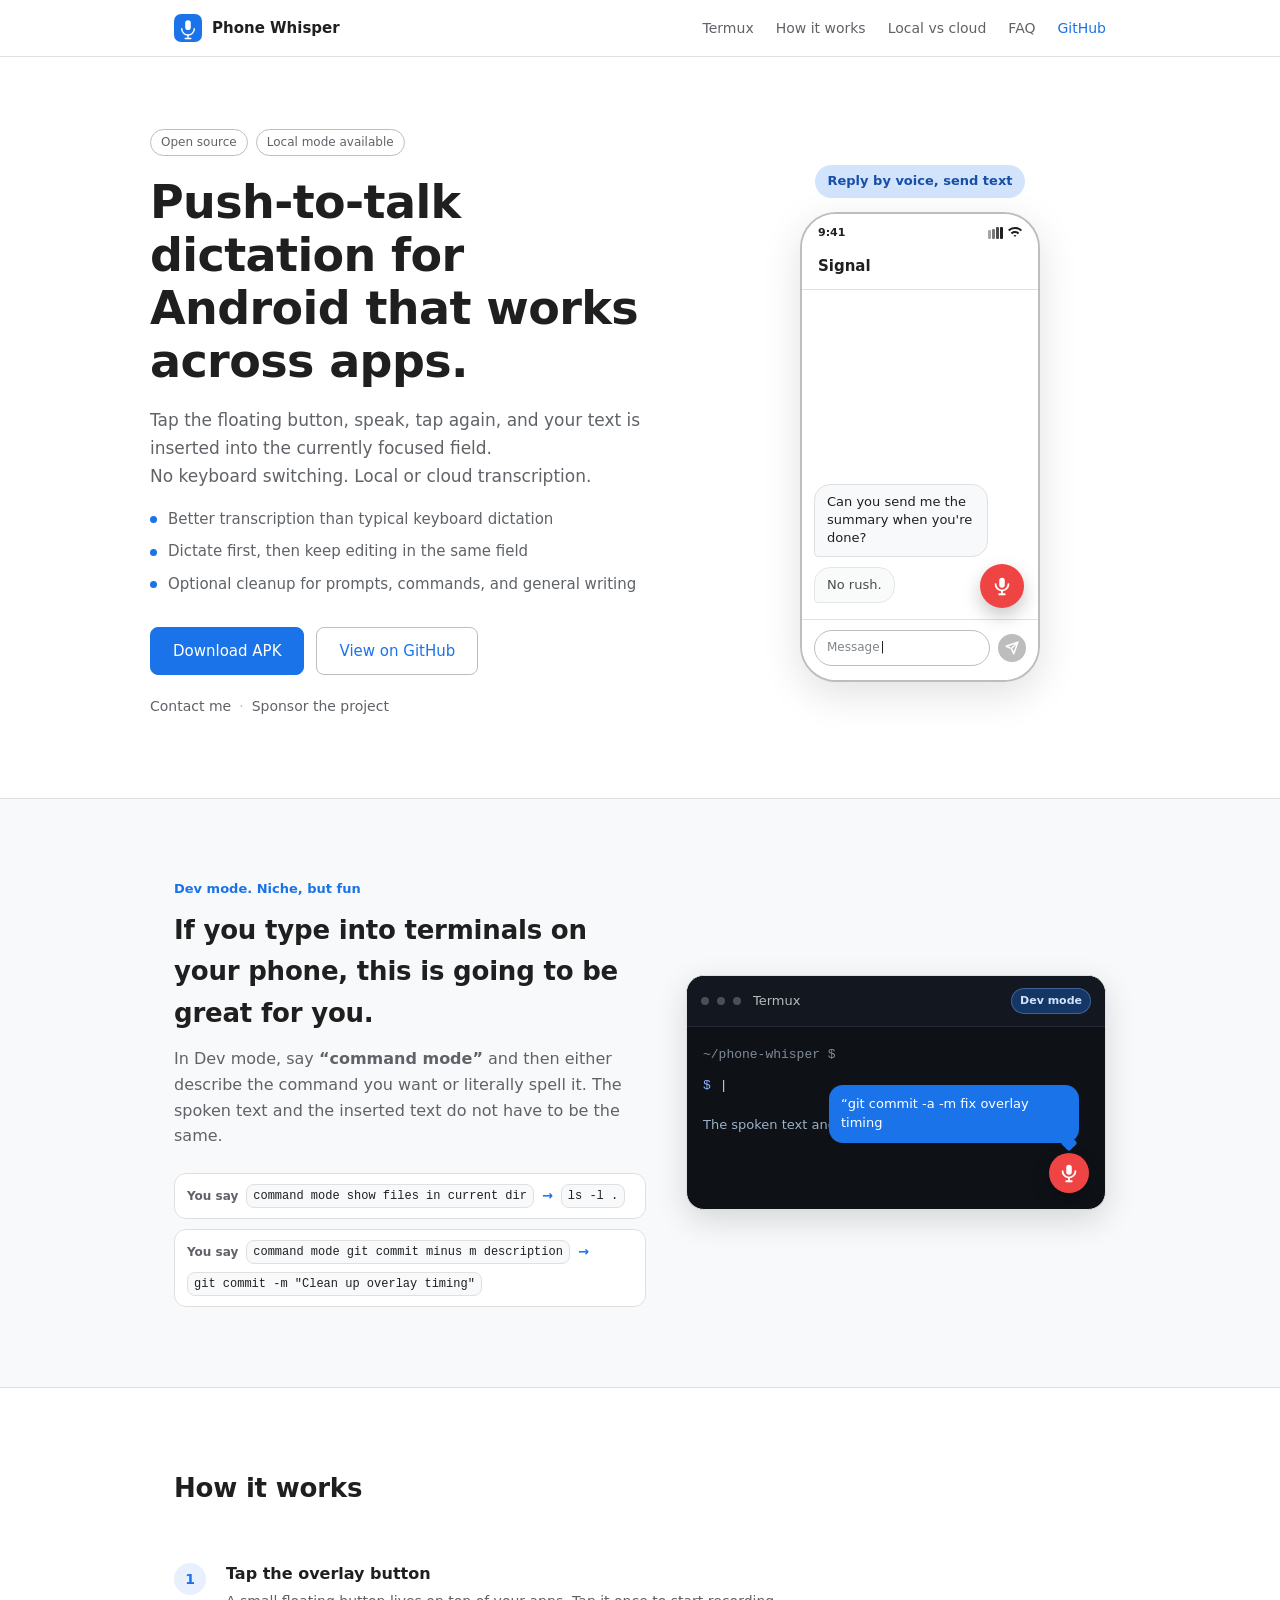
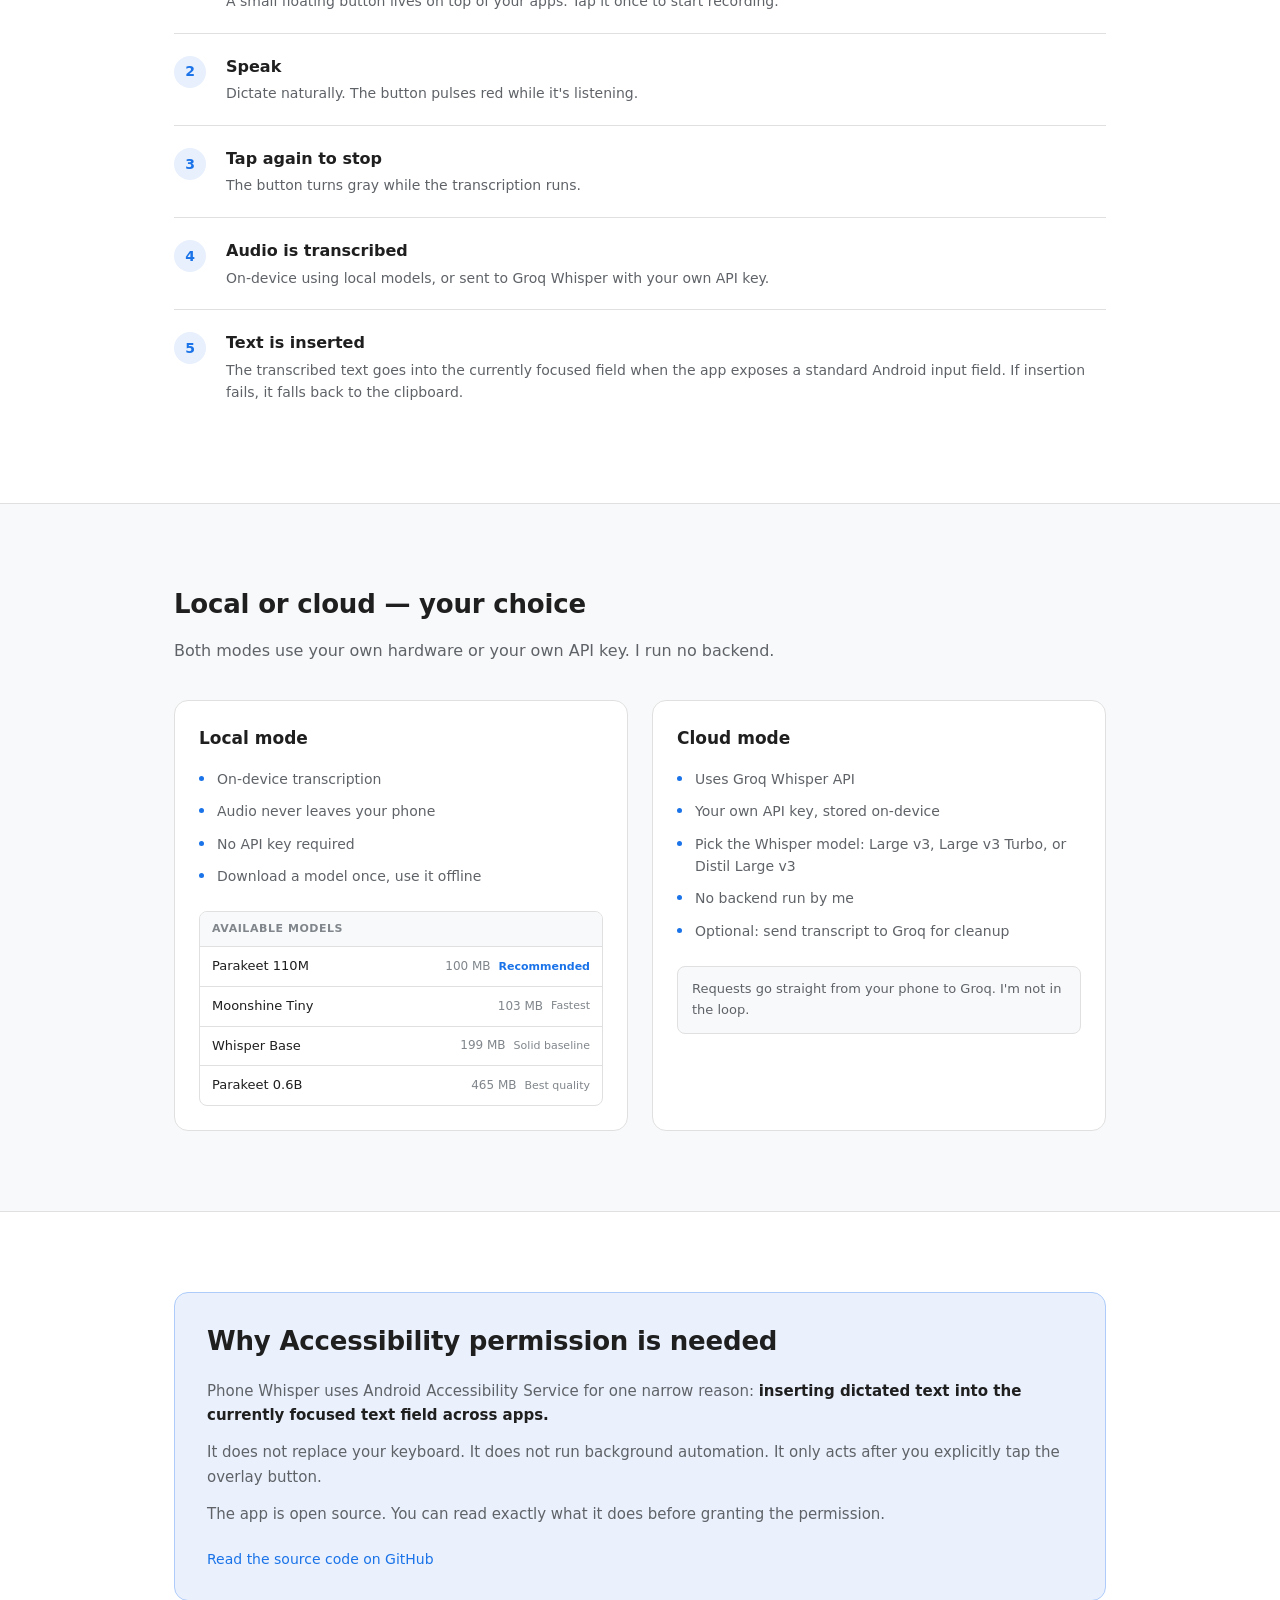
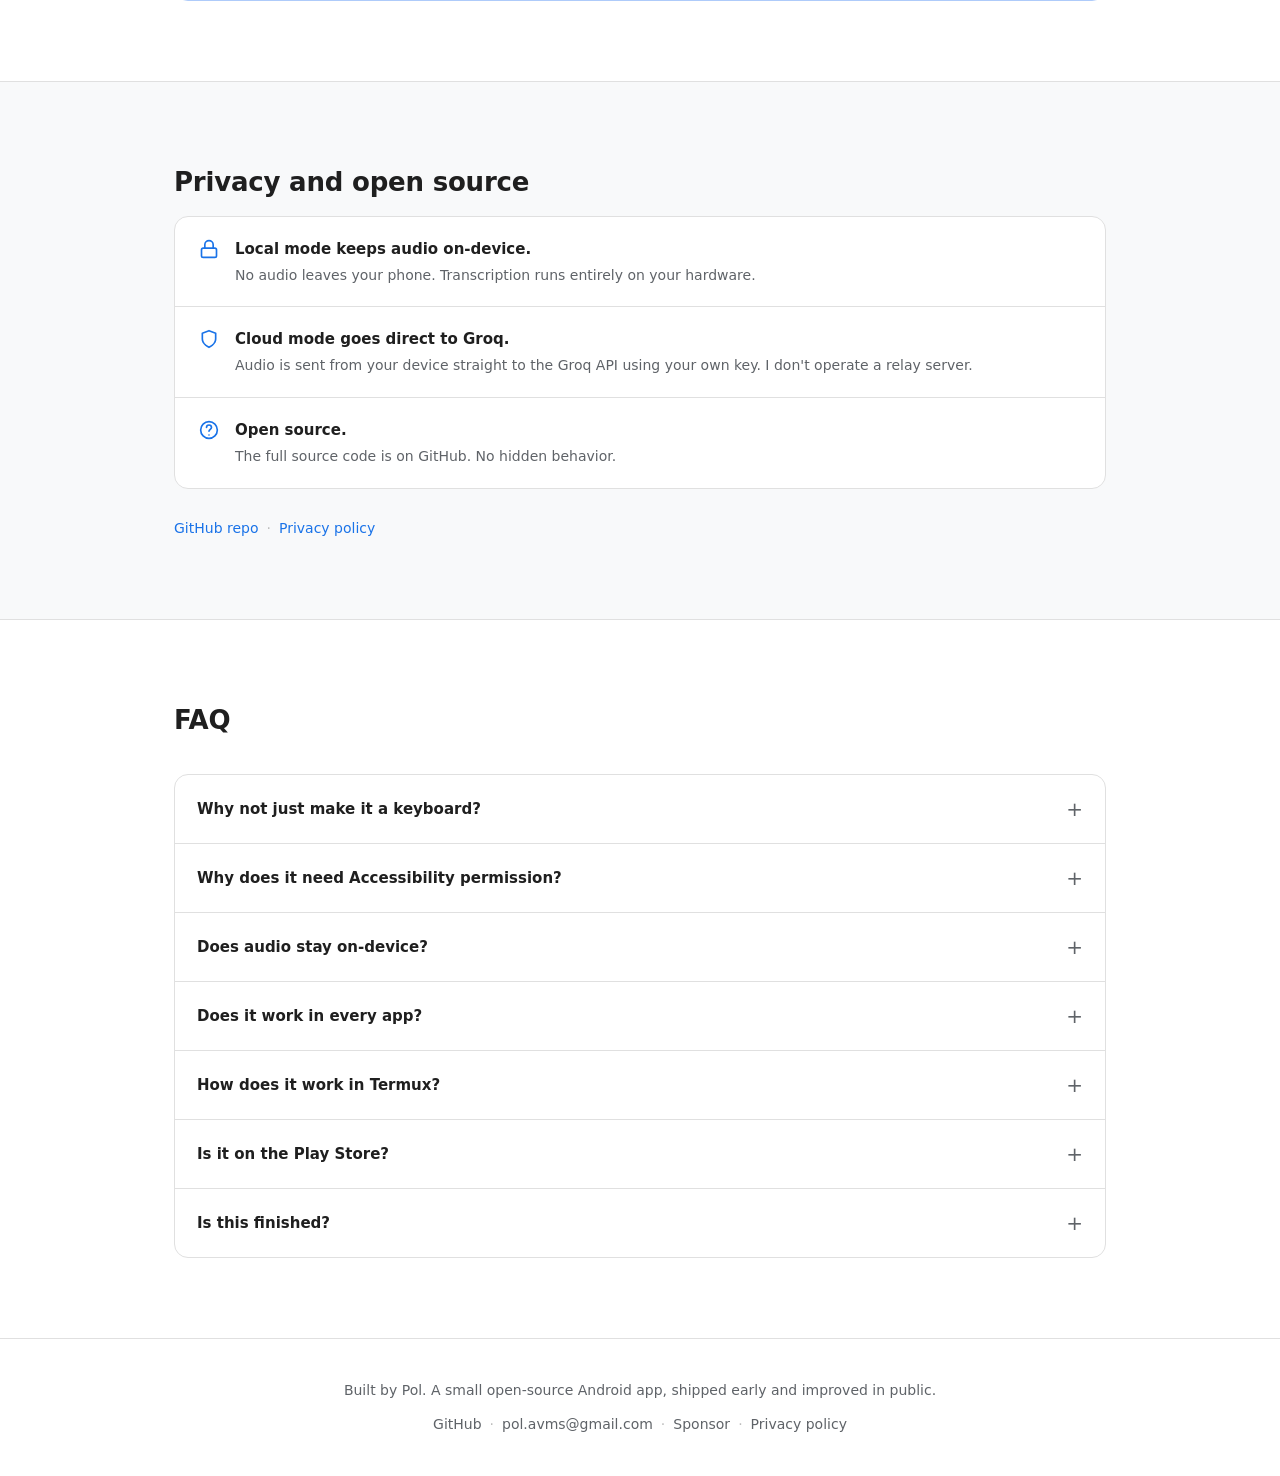
==== commit 145dea7d: "Let the user choose the cloud Whisper model; extract TextInjector from the service" ====
--- a/docs/index.html
+++ b/docs/index.html
@@ -3,8 +3,8 @@
 <head>
   <meta charset="UTF-8" />
   <meta name="viewport" content="width=device-width, initial-scale=1.0" />
-  <title>OpenWispr — Push-to-talk dictation for Android</title>
-  <meta name="description" content="OpenWispr lets you speak into most apps without switching keyboards. Tap the floating button, speak, and your text is inserted when the app exposes a standard Android input field. Local or cloud transcription." />
+  <title>Phone Whisper — Push-to-talk dictation for Android</title>
+  <meta name="description" content="Phone Whisper lets you speak into most apps without switching keyboards. Tap the floating button, speak, and your text is inserted when the app exposes a standard Android input field. Local or cloud transcription." />
   <link rel="stylesheet" href="style.css" />
   <link rel="preconnect" href="https://fonts.googleapis.com" />
   <link rel="preconnect" href="https://fonts.gstatic.com" crossorigin />
@@ -14,7 +14,7 @@
 
   <nav id="nav">
     <div class="nav-inner">
-      <a href="#" class="nav-logo" aria-label="OpenWispr home">
+      <a href="#" class="nav-logo" aria-label="Phone Whisper home">
         <svg class="nav-icon" viewBox="0 0 40 40" fill="none" xmlns="http://www.w3.org/2000/svg" aria-hidden="true">
           <rect width="40" height="40" rx="10" fill="var(--accent)"/>
           <rect x="16" y="9" width="8" height="14" rx="4" fill="white"/>
@@ -22,15 +22,14 @@
           <line x1="20" y1="30" x2="20" y2="35" stroke="white" stroke-width="2" stroke-linecap="round"/>
           <line x1="16" y1="35" x2="24" y2="35" stroke="white" stroke-width="2" stroke-linecap="round"/>
         </svg>
-        <span>OpenWispr</span>
+        <span>Phone Whisper</span>
       </a>
       <div class="nav-links">
+        <a href="#termux">Termux</a>
         <a href="#how-it-works">How it works</a>
-        <a href="#commands">Voice commands</a>
         <a href="#modes">Local vs cloud</a>
-        <a href="#termux">Termux</a>
         <a href="#faq">FAQ</a>
-        <a href="https://github.com/hxmbl/OpenWhispr" target="_blank" rel="noopener" id="nav-github">GitHub</a>
+        <a href="https://github.com/kafkasl/phone-whisper" target="_blank" rel="noopener" id="nav-github">GitHub</a>
       </div>
     </div>
   </nav>
@@ -41,7 +40,6 @@
         <div class="badge-row">
           <span class="badge">Open source</span>
           <span class="badge">Local mode available</span>
-          <span class="badge">Voice commands</span>
         </div>
         <h1>Push-to-talk dictation for Android that works across apps.</h1>
         <p class="hero-sub">
@@ -50,18 +48,17 @@
         </p>
         <ul class="hero-points">
           <li>Better transcription than typical keyboard dictation</li>
-          <li>On-device models, or Groq Whisper with your own key</li>
-          <li>Voice commands: summarize, translate, reformat, or change tone</li>
           <li>Dictate first, then keep editing in the same field</li>
+          <li>Optional cleanup for prompts, commands, and general writing</li>
         </ul>
         <div class="hero-ctas">
-          <a href="https://github.com/hxmbl/OpenWhispr/releases" id="cta-download" class="btn btn-primary" target="_blank" rel="noopener">Download APK</a>
-          <a href="https://github.com/hxmbl/OpenWhispr" id="cta-github" class="btn btn-secondary" target="_blank" rel="noopener">View on GitHub</a>
+          <a href="https://github.com/kafkasl/phone-whisper/releases" id="cta-download" class="btn btn-primary" target="_blank" rel="noopener">Download APK</a>
+          <a href="https://github.com/kafkasl/phone-whisper" id="cta-github" class="btn btn-secondary" target="_blank" rel="noopener">View on GitHub</a>
         </div>
         <div class="hero-links">
-          <a href="privacy.html" id="link-privacy">Privacy policy</a>
+          <a href="mailto:pol.avms@gmail.com" id="link-contact">Contact me</a>
           <span class="sep">·</span>
-          <a href="https://github.com/hxmbl/OpenWhispr/issues" id="link-issues" target="_blank" rel="noopener">Report an issue</a>
+          <a href="https://github.com/sponsors/kafkasl" id="link-sponsor" target="_blank" rel="noopener">Sponsor the project</a>
         </div>
       </div>
       <div class="hero-visual" aria-hidden="true">
@@ -89,7 +86,7 @@
                   <svg width="14" height="14" viewBox="0 0 24 24" fill="none" stroke="currentColor" stroke-width="2.5" stroke-linecap="round" stroke-linejoin="round"><line x1="22" y1="2" x2="11" y2="13"/><polygon points="22 2 15 22 11 13 2 9 22 2"/></svg>
                 </div>
               </div>
-              <div class="overlay-button" id="overlay-btn" title="Tap to dictate" aria-label="OpenWispr overlay button">
+              <div class="overlay-button" id="overlay-btn" title="Tap to dictate" aria-label="Phone Whisper overlay button">
                 <svg viewBox="0 0 24 24" fill="none" stroke="currentColor" stroke-width="2" stroke-linecap="round" stroke-linejoin="round" aria-hidden="true">
                   <rect x="9" y="3" width="6" height="11" rx="3" fill="currentColor" stroke="none"/>
                   <path d="M5 10c0 3.87 3.13 7 7 7s7-3.13 7-7"/>
@@ -107,23 +104,23 @@
   <section id="termux">
     <div class="section-inner termux-inner">
       <div class="termux-copy">
-        <div class="section-kicker">Termux and terminal apps</div>
-        <h2>Dictate into Termux without leaving the terminal.</h2>
+        <div class="section-kicker">Dev mode. Niche, but fun</div>
+        <h2>If you type into terminals on your phone, this is going to be great for you.</h2>
         <p class="section-sub">
-          Termux's main terminal area is not a standard Android text field, so swipe the extra keys row left or right to switch to its native text input box, then dictate there. OpenWispr transcribes your speech and inserts the text as you spoke it — including shell flags, paths, and punctuation.
+          In Dev mode, say <strong>“command mode”</strong> and then either describe the command you want or literally spell it. The spoken text and the inserted text do not have to be the same.
         </p>
         <div class="dev-mode-examples">
           <div class="dev-example">
             <span class="dev-example-label">You say</span>
-            <code>git commit -a -m fix overlay timing</code>
+            <code>command mode show files in current dir</code>
             <span class="dev-example-arrow">→</span>
-            <code>git commit -a -m fix overlay timing</code>
+            <code>ls -l .</code>
           </div>
           <div class="dev-example">
             <span class="dev-example-label">You say</span>
-            <code>ls dash l in the current directory</code>
+            <code>command mode git commit minus m description</code>
             <span class="dev-example-arrow">→</span>
-            <code>ls -l</code>
+            <code>git commit -m "Clean up overlay timing"</code>
           </div>
         </div>
       </div>
@@ -134,13 +131,13 @@
             <span class="termux-dot"></span>
             <span class="termux-dot"></span>
             <span class="termux-title">Termux</span>
-            <span class="termux-mode-badge">Dictation</span>
+            <span class="termux-mode-badge">Dev mode</span>
           </div>
           <div class="speech-bubble" id="termux-speech-bubble"><span id="termux-speech-text"></span></div>
           <div class="termux-body">
-            <div class="termux-line muted">~/OpenWhispr $</div>
+            <div class="termux-line muted">~/phone-whisper $</div>
             <div class="termux-line"><span class="prompt">$</span> <span id="termux-typed-text"></span><span class="cursor" id="termux-cursor">|</span></div>
-            <div class="termux-note">Swipe the extra keys row to reach Termux's native input box.</div>
+            <div class="termux-note">The spoken text and inserted command can be different.</div>
           </div>
           <div class="overlay-button overlay-button-small" id="termux-overlay-btn" title="Tap to dictate">
             <svg viewBox="0 0 24 24" fill="none" stroke="currentColor" stroke-width="2" stroke-linecap="round" stroke-linejoin="round" aria-hidden="true">
@@ -198,34 +195,10 @@
     </div>
   </section>
 
-  <section id="commands">
-    <div class="section-inner">
-      <div class="info-box">
-        <h2>Voice commands</h2>
-        <p>
-          Say <strong>“Whisper Command”</strong> with one of five actions, and OpenWispr applies it to whatever is already in the focused field — or to text you dictate right after the command.
-        </p>
-        <p>
-          You can also dictate first and command last: speak your text, then say the trigger phrase and the action. The text before the trigger is what the command works on.
-        </p>
-        <ul>
-          <li><strong>Summarize</strong> — “Whisper Command, summarize this in two sentences”</li>
-          <li><strong>Improve the flow</strong> — rewrite for smoother, more natural flow without changing meaning</li>
-          <li><strong>Translate</strong> — “Whisper Command, translate to Italian”</li>
-          <li><strong>Change the tone</strong> — formal, casual, professional, friendly</li>
-          <li><strong>Reformat</strong> — “Whisper Command, turn this into a list”</li>
-        </ul>
-        <p>
-          Chain them in one breath, and they apply in order: “Whisper Command, translate to Italian and turn it into a list” translates first, then lists the result. Anything outside these five is refused rather than guessed at. Off by default — enable it, and change the trigger phrase, under <strong>Voice Commands</strong> in the app.
-        </p>
-      </div>
-    </div>
-  </section>
-
   <section id="modes">
     <div class="section-inner">
       <h2>Local or cloud — your choice</h2>
-      <p class="section-sub">No backend is involved. Local mode uses your own hardware; cloud mode goes straight from your phone to the service you choose, with your own API key.</p>
+      <p class="section-sub">Both modes use your own hardware or your own API key. I run no backend.</p>
       <div class="modes-grid">
         <div class="mode-card">
           <h3>Local mode</h3>
@@ -240,7 +213,12 @@
             <div class="model-row">
               <span class="model-name">Parakeet 110M</span>
               <span class="model-size">100 MB</span>
-              <span class="model-note default-badge">Best default</span>
+              <span class="model-note default-badge">Recommended</span>
+            </div>
+            <div class="model-row">
+              <span class="model-name">Moonshine Tiny</span>
+              <span class="model-size">103 MB</span>
+              <span class="model-note">Fastest</span>
             </div>
             <div class="model-row">
               <span class="model-name">Whisper Base</span>
@@ -251,21 +229,6 @@
               <span class="model-name">Parakeet 0.6B</span>
               <span class="model-size">465 MB</span>
               <span class="model-note">Best quality</span>
-            </div>
-            <div class="model-row">
-              <span class="model-name">Moonshine Tiny</span>
-              <span class="model-size">103 MB</span>
-              <span class="model-note">Fastest</span>
-            </div>
-            <div class="model-row">
-              <span class="model-name">Whisper Base (multilingual)</span>
-              <span class="model-size">199 MB</span>
-              <span class="model-note">Multilingual</span>
-            </div>
-            <div class="model-row">
-              <span class="model-name">Whisper Small (multilingual)</span>
-              <span class="model-size">~500 MB</span>
-              <span class="model-note">Multilingual, better quality</span>
             </div>
           </div>
         </div>
@@ -274,11 +237,12 @@
           <ul>
             <li>Uses Groq Whisper API</li>
             <li>Your own API key, stored on-device</li>
+            <li>Pick the Whisper model: Large v3, Large v3 Turbo, or Distil Large v3</li>
             <li>No backend run by me</li>
             <li>Optional: send transcript to Groq for cleanup</li>
           </ul>
           <div class="cloud-note">
-            Requests go straight from your phone to Groq. No relay server is involved.
+            Requests go straight from your phone to Groq. I'm not in the loop.
           </div>
         </div>
       </div>
@@ -290,7 +254,7 @@
       <div class="info-box">
         <h2>Why Accessibility permission is needed</h2>
         <p>
-          OpenWispr uses Android Accessibility Service for one narrow reason: <strong>inserting dictated text into the currently focused text field across apps.</strong>
+          Phone Whisper uses Android Accessibility Service for one narrow reason: <strong>inserting dictated text into the currently focused text field across apps.</strong>
         </p>
         <p>
           It does not replace your keyboard. It does not run background automation. It only acts after you explicitly tap the overlay button.
@@ -298,7 +262,7 @@
         <p>
           The app is open source. You can read exactly what it does before granting the permission.
         </p>
-        <a href="https://github.com/hxmbl/OpenWhispr" class="info-link" target="_blank" rel="noopener">Read the source code on GitHub</a>
+        <a href="https://github.com/kafkasl/phone-whisper" class="info-link" target="_blank" rel="noopener">Read the source code on GitHub</a>
       </div>
     </div>
   </section>
@@ -336,7 +300,7 @@
         </div>
       </div>
       <div class="privacy-links">
-        <a href="https://github.com/hxmbl/OpenWhispr" target="_blank" rel="noopener">GitHub repo</a>
+        <a href="https://github.com/kafkasl/phone-whisper" target="_blank" rel="noopener">GitHub repo</a>
         <span class="sep">·</span>
         <a href="privacy.html">Privacy policy</a>
       </div>
@@ -349,11 +313,11 @@
       <div class="faq-list">
         <details class="faq-item" id="faq-keyboard">
           <summary>Why not just make it a keyboard?</summary>
-          <p>A custom keyboard means replacing your existing keyboard entirely. That's a lot of friction. OpenWispr leaves your keyboard alone and works on top of any app, any keyboard.</p>
+          <p>A custom keyboard means replacing your existing keyboard entirely. That's a lot of friction. Phone Whisper leaves your keyboard alone and works on top of any app, any keyboard.</p>
         </details>
         <details class="faq-item" id="faq-accessibility">
           <summary>Why does it need Accessibility permission?</summary>
-          <p>Android doesn't have a standard API for inserting text into another app's focused field. The Accessibility Service is the sanctioned way to do that cross-app. OpenWispr uses it for exactly one thing: inserting the transcribed text.</p>
+          <p>Android doesn't have a standard API for inserting text into another app's focused field. The Accessibility Service is the sanctioned way to do that cross-app. Phone Whisper uses it for exactly one thing: inserting the transcribed text.</p>
         </details>
         <details class="faq-item" id="faq-audio">
           <summary>Does audio stay on-device?</summary>
@@ -369,11 +333,11 @@
         </details>
         <details class="faq-item" id="faq-playstore">
           <summary>Is it on the Play Store?</summary>
-          <p>No. OpenWispr ships as a signed APK from GitHub Releases, and the app updates itself in place from there. Play Store distribution may come later.</p>
+          <p>Not yet. I'm shipping the APK directly first, tightening the experience, and deciding later whether a Play Store release makes sense.</p>
         </details>
         <details class="faq-item" id="faq-mvp">
           <summary>Is this finished?</summary>
-          <p>It is a working daily-driver: on-device or cloud transcription, optional cleanup, voice commands, a custom dictionary, backup and restore, and in-app updates. It is still improved in public, and issues are welcome.</p>
+          <p>Not really. It's an early but working MVP. The core loop already works well enough to use every day, and I'm improving it in public.</p>
         </details>
       </div>
     </div>
@@ -381,11 +345,13 @@
 
   <footer id="footer">
     <div class="footer-inner">
-      <p class="footer-line">OpenWispr is a free, open-source Android dictation app. Forked from <a href="https://github.com/EdiBianco/OpenWhispr" target="_blank" rel="noopener">EdiBianco/OpenWhispr</a>.</p>
+      <p class="footer-line">Built by Pol. A small open-source Android app, shipped early and improved in public.</p>
       <div class="footer-links">
-        <a href="https://github.com/hxmbl/OpenWhispr" target="_blank" rel="noopener">GitHub</a>
+        <a href="https://github.com/kafkasl/phone-whisper" target="_blank" rel="noopener">GitHub</a>
         <span class="sep">·</span>
-        <a href="https://github.com/hxmbl/OpenWhispr/issues" target="_blank" rel="noopener">Issues</a>
+        <a href="mailto:pol.avms@gmail.com">pol.avms@gmail.com</a>
+        <span class="sep">·</span>
+        <a href="https://github.com/sponsors/kafkasl" target="_blank" rel="noopener">Sponsor</a>
         <span class="sep">·</span>
         <a href="privacy.html">Privacy policy</a>
       </div>
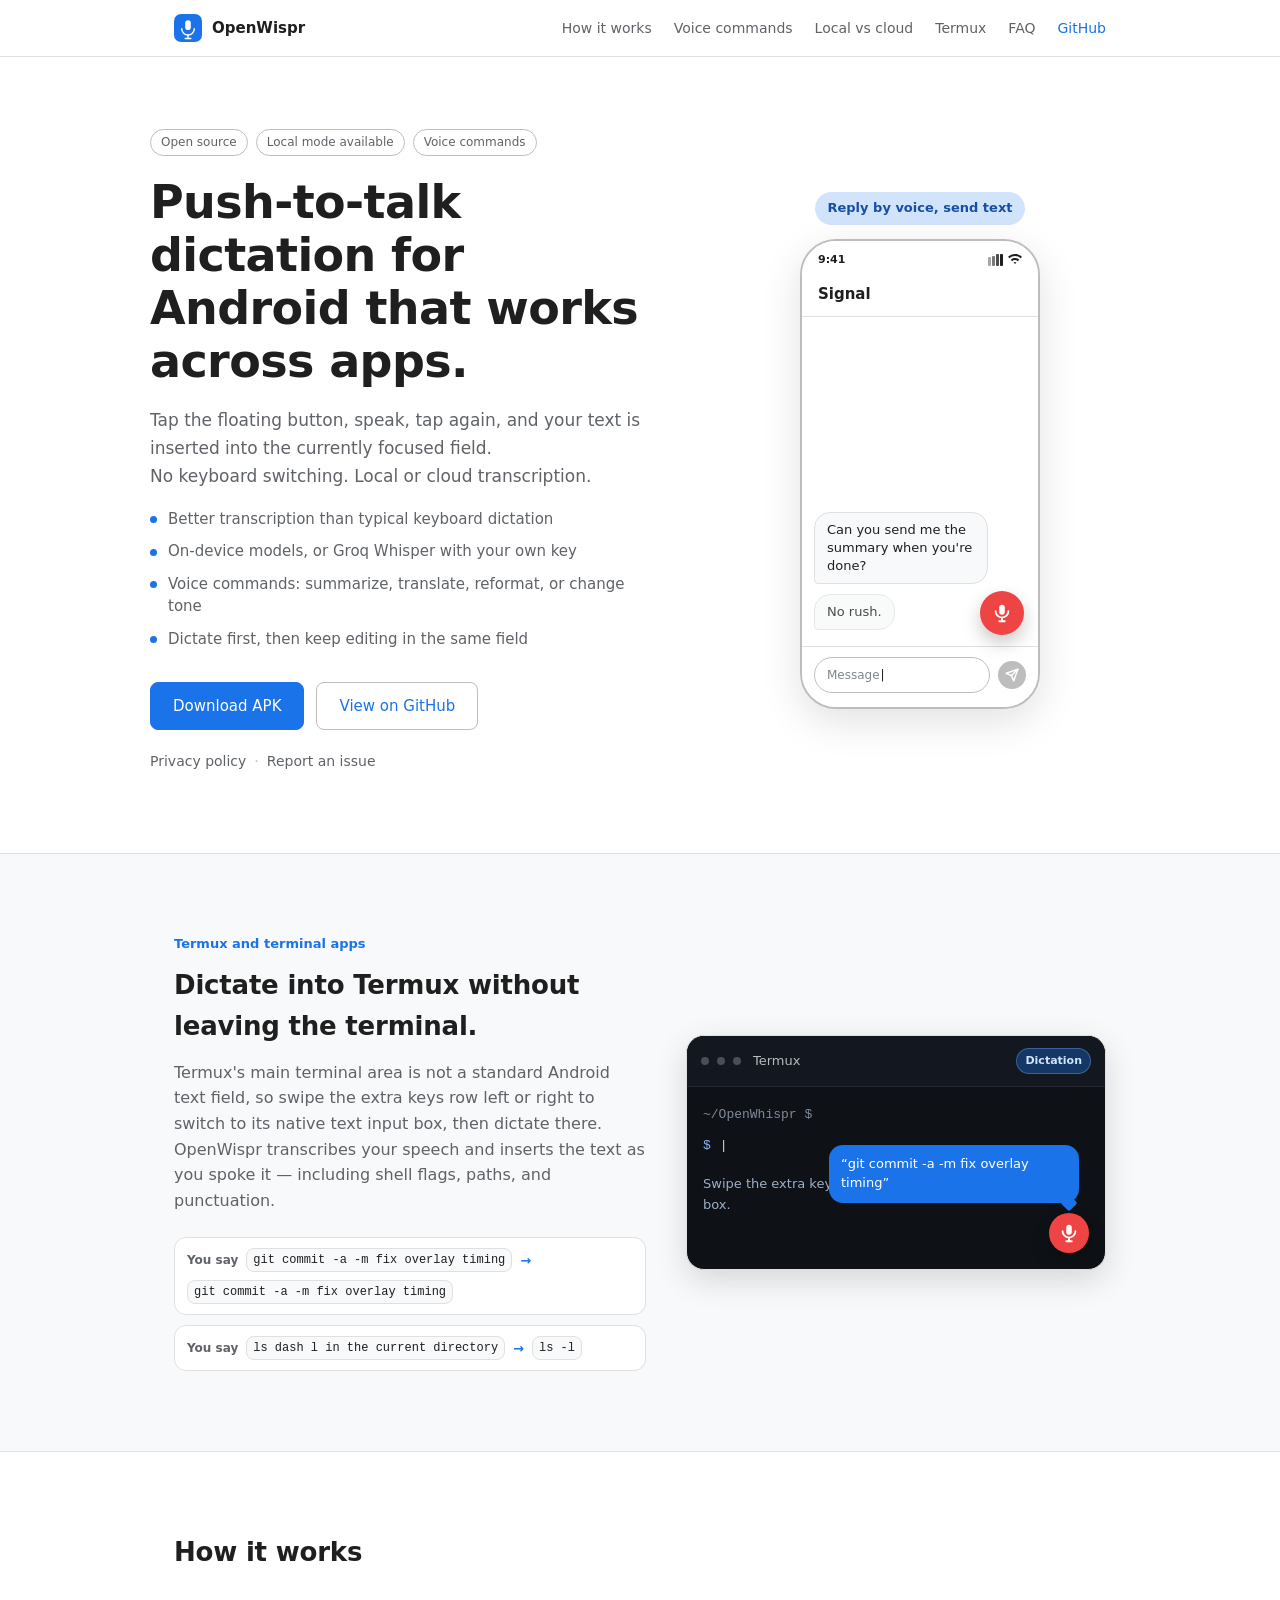
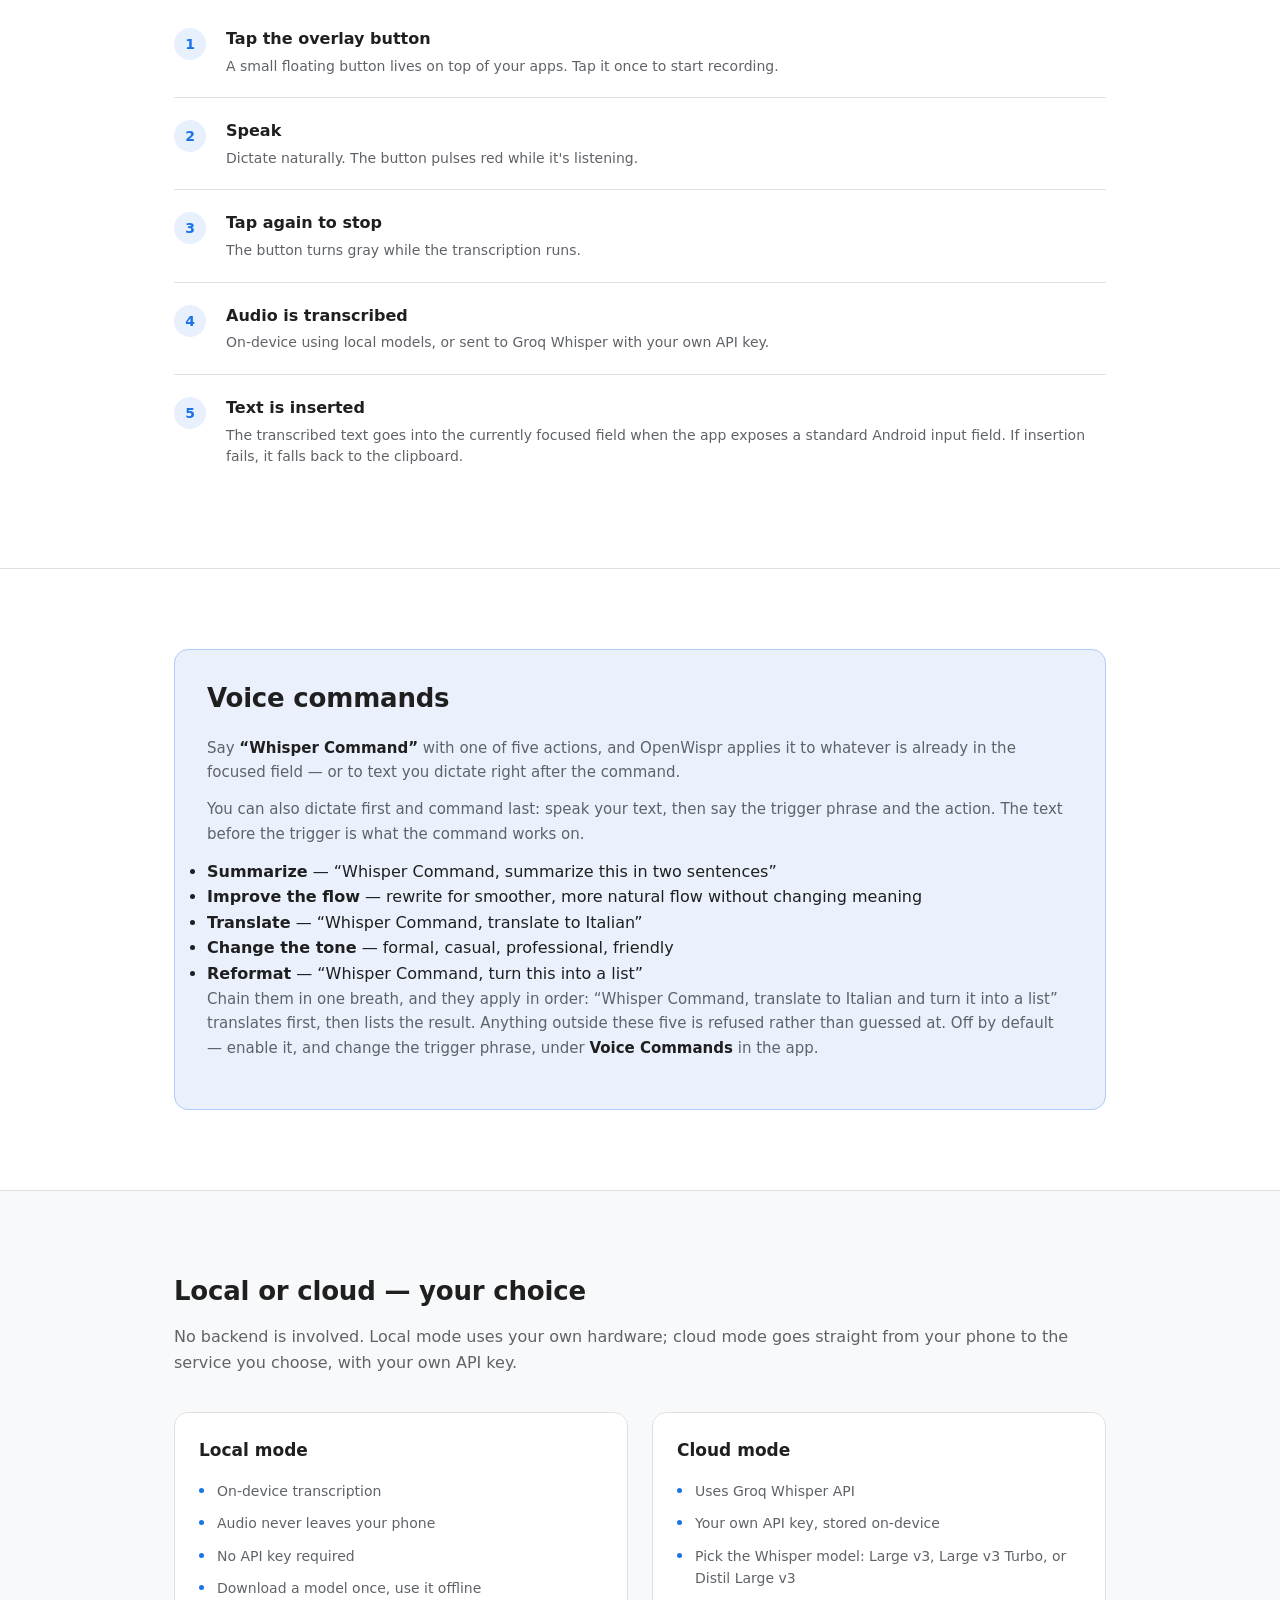
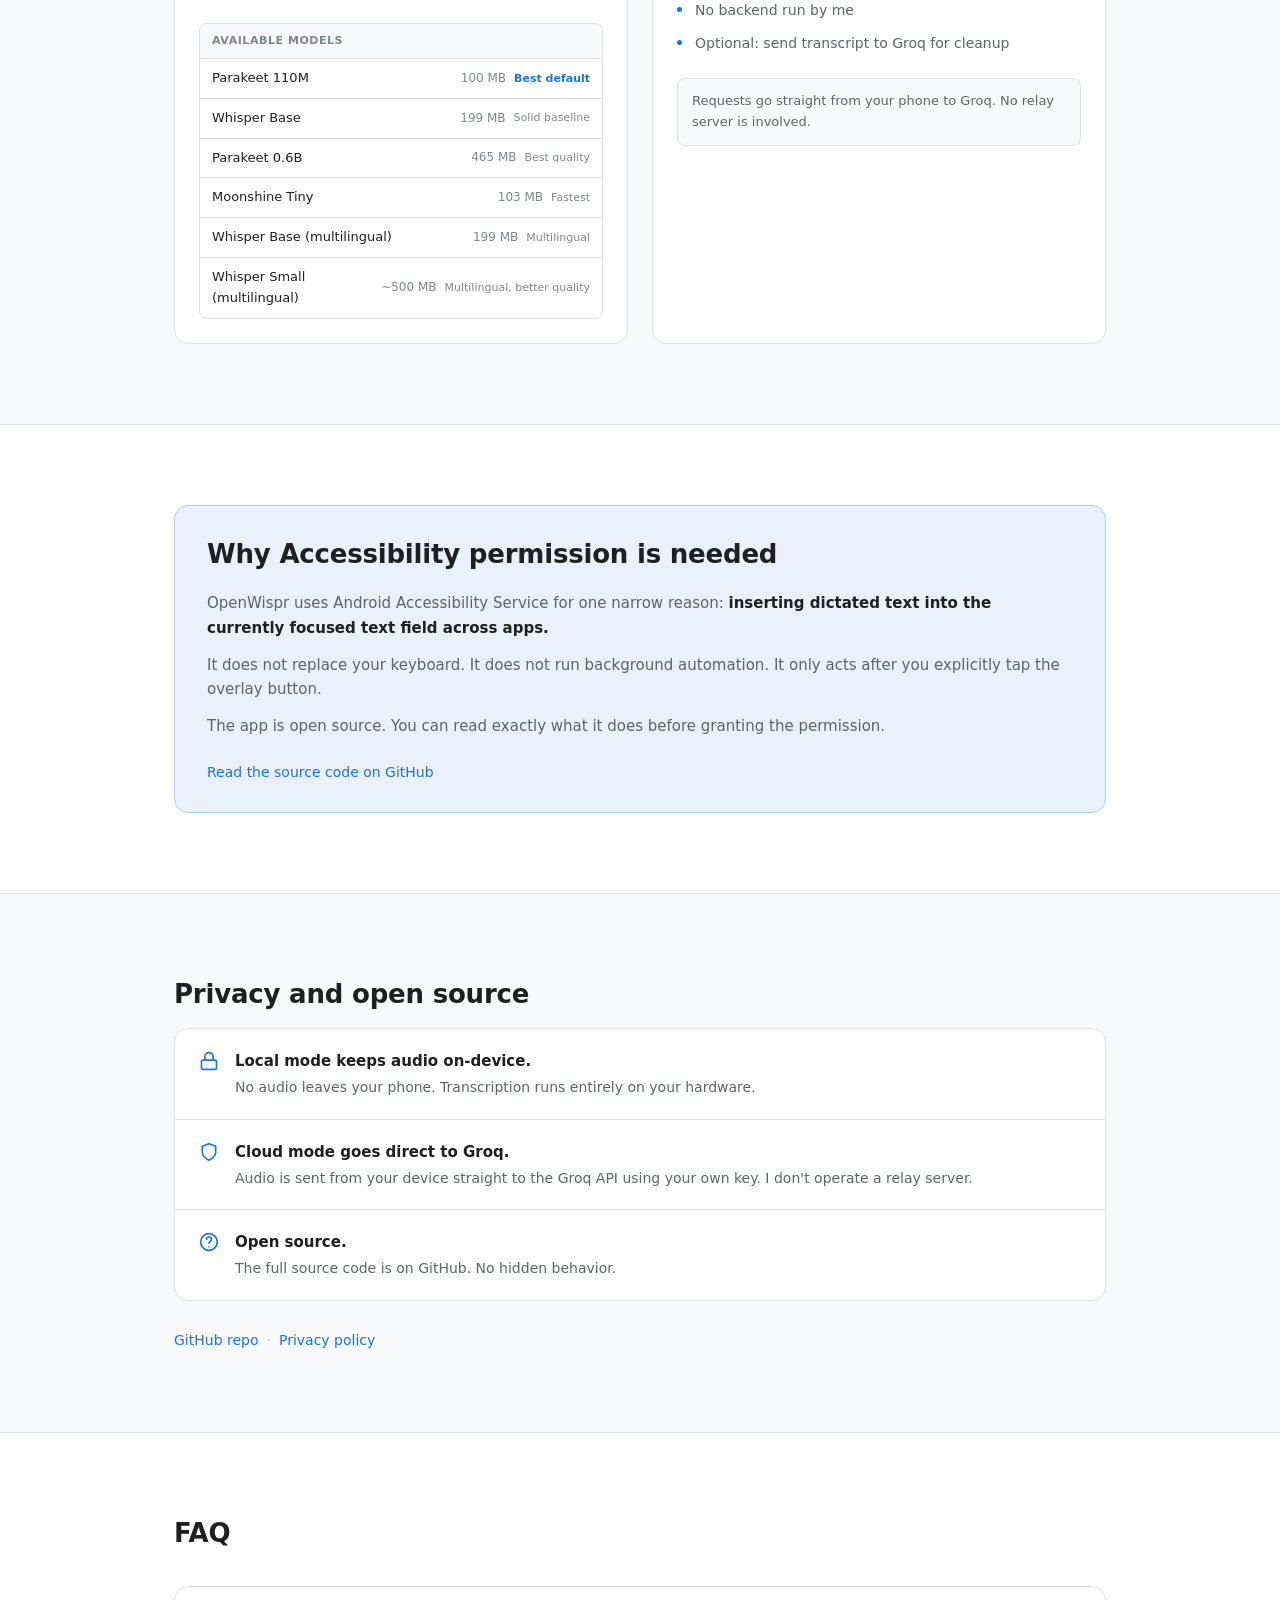
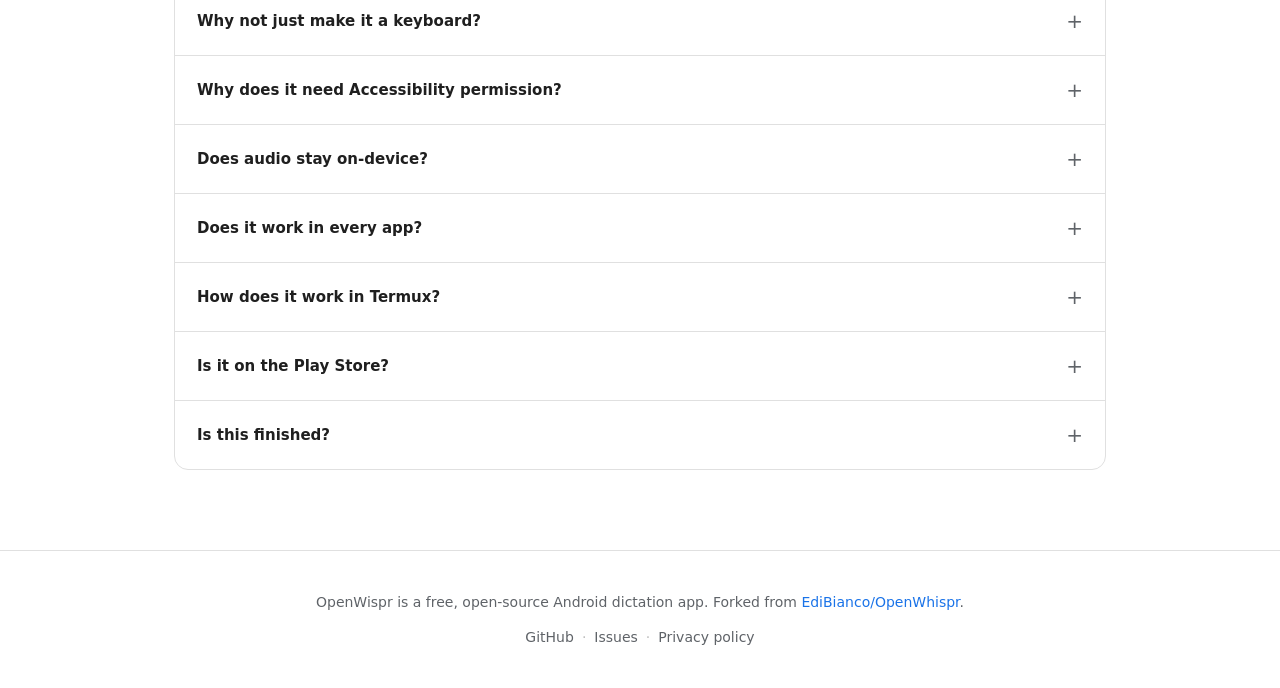
==== commit d2e8ae6b: "Let the user choose the cloud Whisper model; extract TextInjector from the service" ====
--- a/docs/index.html
+++ b/docs/index.html
@@ -3,8 +3,8 @@
 <head>
   <meta charset="UTF-8" />
   <meta name="viewport" content="width=device-width, initial-scale=1.0" />
-  <title>Phone Whisper — Push-to-talk dictation for Android</title>
-  <meta name="description" content="Phone Whisper lets you speak into most apps without switching keyboards. Tap the floating button, speak, and your text is inserted when the app exposes a standard Android input field. Local or cloud transcription." />
+  <title>OpenWispr — Push-to-talk dictation for Android</title>
+  <meta name="description" content="OpenWispr lets you speak into most apps without switching keyboards. Tap the floating button, speak, and your text is inserted when the app exposes a standard Android input field. Local or cloud transcription." />
   <link rel="stylesheet" href="style.css" />
   <link rel="preconnect" href="https://fonts.googleapis.com" />
   <link rel="preconnect" href="https://fonts.gstatic.com" crossorigin />
@@ -14,7 +14,7 @@
 
   <nav id="nav">
     <div class="nav-inner">
-      <a href="#" class="nav-logo" aria-label="Phone Whisper home">
+      <a href="#" class="nav-logo" aria-label="OpenWispr home">
         <svg class="nav-icon" viewBox="0 0 40 40" fill="none" xmlns="http://www.w3.org/2000/svg" aria-hidden="true">
           <rect width="40" height="40" rx="10" fill="var(--accent)"/>
           <rect x="16" y="9" width="8" height="14" rx="4" fill="white"/>
@@ -22,14 +22,15 @@
           <line x1="20" y1="30" x2="20" y2="35" stroke="white" stroke-width="2" stroke-linecap="round"/>
           <line x1="16" y1="35" x2="24" y2="35" stroke="white" stroke-width="2" stroke-linecap="round"/>
         </svg>
-        <span>Phone Whisper</span>
+        <span>OpenWispr</span>
       </a>
       <div class="nav-links">
+        <a href="#how-it-works">How it works</a>
+        <a href="#commands">Voice commands</a>
+        <a href="#modes">Local vs cloud</a>
         <a href="#termux">Termux</a>
-        <a href="#how-it-works">How it works</a>
-        <a href="#modes">Local vs cloud</a>
         <a href="#faq">FAQ</a>
-        <a href="https://github.com/kafkasl/phone-whisper" target="_blank" rel="noopener" id="nav-github">GitHub</a>
+        <a href="https://github.com/hxmbl/OpenWhispr" target="_blank" rel="noopener" id="nav-github">GitHub</a>
       </div>
     </div>
   </nav>
@@ -40,6 +41,7 @@
         <div class="badge-row">
           <span class="badge">Open source</span>
           <span class="badge">Local mode available</span>
+          <span class="badge">Voice commands</span>
         </div>
         <h1>Push-to-talk dictation for Android that works across apps.</h1>
         <p class="hero-sub">
@@ -48,17 +50,18 @@
         </p>
         <ul class="hero-points">
           <li>Better transcription than typical keyboard dictation</li>
+          <li>On-device models, or Groq Whisper with your own key</li>
+          <li>Voice commands: summarize, translate, reformat, or change tone</li>
           <li>Dictate first, then keep editing in the same field</li>
-          <li>Optional cleanup for prompts, commands, and general writing</li>
         </ul>
         <div class="hero-ctas">
-          <a href="https://github.com/kafkasl/phone-whisper/releases" id="cta-download" class="btn btn-primary" target="_blank" rel="noopener">Download APK</a>
-          <a href="https://github.com/kafkasl/phone-whisper" id="cta-github" class="btn btn-secondary" target="_blank" rel="noopener">View on GitHub</a>
+          <a href="https://github.com/hxmbl/OpenWhispr/releases" id="cta-download" class="btn btn-primary" target="_blank" rel="noopener">Download APK</a>
+          <a href="https://github.com/hxmbl/OpenWhispr" id="cta-github" class="btn btn-secondary" target="_blank" rel="noopener">View on GitHub</a>
         </div>
         <div class="hero-links">
-          <a href="mailto:pol.avms@gmail.com" id="link-contact">Contact me</a>
+          <a href="privacy.html" id="link-privacy">Privacy policy</a>
           <span class="sep">·</span>
-          <a href="https://github.com/sponsors/kafkasl" id="link-sponsor" target="_blank" rel="noopener">Sponsor the project</a>
+          <a href="https://github.com/hxmbl/OpenWhispr/issues" id="link-issues" target="_blank" rel="noopener">Report an issue</a>
         </div>
       </div>
       <div class="hero-visual" aria-hidden="true">
@@ -86,7 +89,7 @@
                   <svg width="14" height="14" viewBox="0 0 24 24" fill="none" stroke="currentColor" stroke-width="2.5" stroke-linecap="round" stroke-linejoin="round"><line x1="22" y1="2" x2="11" y2="13"/><polygon points="22 2 15 22 11 13 2 9 22 2"/></svg>
                 </div>
               </div>
-              <div class="overlay-button" id="overlay-btn" title="Tap to dictate" aria-label="Phone Whisper overlay button">
+              <div class="overlay-button" id="overlay-btn" title="Tap to dictate" aria-label="OpenWispr overlay button">
                 <svg viewBox="0 0 24 24" fill="none" stroke="currentColor" stroke-width="2" stroke-linecap="round" stroke-linejoin="round" aria-hidden="true">
                   <rect x="9" y="3" width="6" height="11" rx="3" fill="currentColor" stroke="none"/>
                   <path d="M5 10c0 3.87 3.13 7 7 7s7-3.13 7-7"/>
@@ -104,23 +107,23 @@
   <section id="termux">
     <div class="section-inner termux-inner">
       <div class="termux-copy">
-        <div class="section-kicker">Dev mode. Niche, but fun</div>
-        <h2>If you type into terminals on your phone, this is going to be great for you.</h2>
+        <div class="section-kicker">Termux and terminal apps</div>
+        <h2>Dictate into Termux without leaving the terminal.</h2>
         <p class="section-sub">
-          In Dev mode, say <strong>“command mode”</strong> and then either describe the command you want or literally spell it. The spoken text and the inserted text do not have to be the same.
+          Termux's main terminal area is not a standard Android text field, so swipe the extra keys row left or right to switch to its native text input box, then dictate there. OpenWispr transcribes your speech and inserts the text as you spoke it — including shell flags, paths, and punctuation.
         </p>
         <div class="dev-mode-examples">
           <div class="dev-example">
             <span class="dev-example-label">You say</span>
-            <code>command mode show files in current dir</code>
+            <code>git commit -a -m fix overlay timing</code>
             <span class="dev-example-arrow">→</span>
-            <code>ls -l .</code>
+            <code>git commit -a -m fix overlay timing</code>
           </div>
           <div class="dev-example">
             <span class="dev-example-label">You say</span>
-            <code>command mode git commit minus m description</code>
+            <code>ls dash l in the current directory</code>
             <span class="dev-example-arrow">→</span>
-            <code>git commit -m "Clean up overlay timing"</code>
+            <code>ls -l</code>
           </div>
         </div>
       </div>
@@ -131,13 +134,13 @@
             <span class="termux-dot"></span>
             <span class="termux-dot"></span>
             <span class="termux-title">Termux</span>
-            <span class="termux-mode-badge">Dev mode</span>
+            <span class="termux-mode-badge">Dictation</span>
           </div>
           <div class="speech-bubble" id="termux-speech-bubble"><span id="termux-speech-text"></span></div>
           <div class="termux-body">
-            <div class="termux-line muted">~/phone-whisper $</div>
+            <div class="termux-line muted">~/OpenWhispr $</div>
             <div class="termux-line"><span class="prompt">$</span> <span id="termux-typed-text"></span><span class="cursor" id="termux-cursor">|</span></div>
-            <div class="termux-note">The spoken text and inserted command can be different.</div>
+            <div class="termux-note">Swipe the extra keys row to reach Termux's native input box.</div>
           </div>
           <div class="overlay-button overlay-button-small" id="termux-overlay-btn" title="Tap to dictate">
             <svg viewBox="0 0 24 24" fill="none" stroke="currentColor" stroke-width="2" stroke-linecap="round" stroke-linejoin="round" aria-hidden="true">
@@ -195,10 +198,34 @@
     </div>
   </section>
 
+  <section id="commands">
+    <div class="section-inner">
+      <div class="info-box">
+        <h2>Voice commands</h2>
+        <p>
+          Say <strong>“Whisper Command”</strong> with one of five actions, and OpenWispr applies it to whatever is already in the focused field — or to text you dictate right after the command.
+        </p>
+        <p>
+          You can also dictate first and command last: speak your text, then say the trigger phrase and the action. The text before the trigger is what the command works on.
+        </p>
+        <ul>
+          <li><strong>Summarize</strong> — “Whisper Command, summarize this in two sentences”</li>
+          <li><strong>Improve the flow</strong> — rewrite for smoother, more natural flow without changing meaning</li>
+          <li><strong>Translate</strong> — “Whisper Command, translate to Italian”</li>
+          <li><strong>Change the tone</strong> — formal, casual, professional, friendly</li>
+          <li><strong>Reformat</strong> — “Whisper Command, turn this into a list”</li>
+        </ul>
+        <p>
+          Chain them in one breath, and they apply in order: “Whisper Command, translate to Italian and turn it into a list” translates first, then lists the result. Anything outside these five is refused rather than guessed at. Off by default — enable it, and change the trigger phrase, under <strong>Voice Commands</strong> in the app.
+        </p>
+      </div>
+    </div>
+  </section>
+
   <section id="modes">
     <div class="section-inner">
       <h2>Local or cloud — your choice</h2>
-      <p class="section-sub">Both modes use your own hardware or your own API key. I run no backend.</p>
+      <p class="section-sub">No backend is involved. Local mode uses your own hardware; cloud mode goes straight from your phone to the service you choose, with your own API key.</p>
       <div class="modes-grid">
         <div class="mode-card">
           <h3>Local mode</h3>
@@ -213,7 +240,17 @@
             <div class="model-row">
               <span class="model-name">Parakeet 110M</span>
               <span class="model-size">100 MB</span>
-              <span class="model-note default-badge">Recommended</span>
+              <span class="model-note default-badge">Best default</span>
+            </div>
+            <div class="model-row">
+              <span class="model-name">Whisper Base</span>
+              <span class="model-size">199 MB</span>
+              <span class="model-note">Solid baseline</span>
+            </div>
+            <div class="model-row">
+              <span class="model-name">Parakeet 0.6B</span>
+              <span class="model-size">465 MB</span>
+              <span class="model-note">Best quality</span>
             </div>
             <div class="model-row">
               <span class="model-name">Moonshine Tiny</span>
@@ -221,14 +258,14 @@
               <span class="model-note">Fastest</span>
             </div>
             <div class="model-row">
-              <span class="model-name">Whisper Base</span>
+              <span class="model-name">Whisper Base (multilingual)</span>
               <span class="model-size">199 MB</span>
-              <span class="model-note">Solid baseline</span>
-            </div>
-            <div class="model-row">
-              <span class="model-name">Parakeet 0.6B</span>
-              <span class="model-size">465 MB</span>
-              <span class="model-note">Best quality</span>
+              <span class="model-note">Multilingual</span>
+            </div>
+            <div class="model-row">
+              <span class="model-name">Whisper Small (multilingual)</span>
+              <span class="model-size">~500 MB</span>
+              <span class="model-note">Multilingual, better quality</span>
             </div>
           </div>
         </div>
@@ -242,7 +279,7 @@
             <li>Optional: send transcript to Groq for cleanup</li>
           </ul>
           <div class="cloud-note">
-            Requests go straight from your phone to Groq. I'm not in the loop.
+            Requests go straight from your phone to Groq. No relay server is involved.
           </div>
         </div>
       </div>
@@ -254,7 +291,7 @@
       <div class="info-box">
         <h2>Why Accessibility permission is needed</h2>
         <p>
-          Phone Whisper uses Android Accessibility Service for one narrow reason: <strong>inserting dictated text into the currently focused text field across apps.</strong>
+          OpenWispr uses Android Accessibility Service for one narrow reason: <strong>inserting dictated text into the currently focused text field across apps.</strong>
         </p>
         <p>
           It does not replace your keyboard. It does not run background automation. It only acts after you explicitly tap the overlay button.
@@ -262,7 +299,7 @@
         <p>
           The app is open source. You can read exactly what it does before granting the permission.
         </p>
-        <a href="https://github.com/kafkasl/phone-whisper" class="info-link" target="_blank" rel="noopener">Read the source code on GitHub</a>
+        <a href="https://github.com/hxmbl/OpenWhispr" class="info-link" target="_blank" rel="noopener">Read the source code on GitHub</a>
       </div>
     </div>
   </section>
@@ -300,7 +337,7 @@
         </div>
       </div>
       <div class="privacy-links">
-        <a href="https://github.com/kafkasl/phone-whisper" target="_blank" rel="noopener">GitHub repo</a>
+        <a href="https://github.com/hxmbl/OpenWhispr" target="_blank" rel="noopener">GitHub repo</a>
         <span class="sep">·</span>
         <a href="privacy.html">Privacy policy</a>
       </div>
@@ -313,11 +350,11 @@
       <div class="faq-list">
         <details class="faq-item" id="faq-keyboard">
           <summary>Why not just make it a keyboard?</summary>
-          <p>A custom keyboard means replacing your existing keyboard entirely. That's a lot of friction. Phone Whisper leaves your keyboard alone and works on top of any app, any keyboard.</p>
+          <p>A custom keyboard means replacing your existing keyboard entirely. That's a lot of friction. OpenWispr leaves your keyboard alone and works on top of any app, any keyboard.</p>
         </details>
         <details class="faq-item" id="faq-accessibility">
           <summary>Why does it need Accessibility permission?</summary>
-          <p>Android doesn't have a standard API for inserting text into another app's focused field. The Accessibility Service is the sanctioned way to do that cross-app. Phone Whisper uses it for exactly one thing: inserting the transcribed text.</p>
+          <p>Android doesn't have a standard API for inserting text into another app's focused field. The Accessibility Service is the sanctioned way to do that cross-app. OpenWispr uses it for exactly one thing: inserting the transcribed text.</p>
         </details>
         <details class="faq-item" id="faq-audio">
           <summary>Does audio stay on-device?</summary>
@@ -333,11 +370,11 @@
         </details>
         <details class="faq-item" id="faq-playstore">
           <summary>Is it on the Play Store?</summary>
-          <p>Not yet. I'm shipping the APK directly first, tightening the experience, and deciding later whether a Play Store release makes sense.</p>
+          <p>No. OpenWispr ships as a signed APK from GitHub Releases, and the app updates itself in place from there. Play Store distribution may come later.</p>
         </details>
         <details class="faq-item" id="faq-mvp">
           <summary>Is this finished?</summary>
-          <p>Not really. It's an early but working MVP. The core loop already works well enough to use every day, and I'm improving it in public.</p>
+          <p>It is a working daily-driver: on-device or cloud transcription, optional cleanup, voice commands, a custom dictionary, backup and restore, and in-app updates. It is still improved in public, and issues are welcome.</p>
         </details>
       </div>
     </div>
@@ -345,13 +382,11 @@
 
   <footer id="footer">
     <div class="footer-inner">
-      <p class="footer-line">Built by Pol. A small open-source Android app, shipped early and improved in public.</p>
+      <p class="footer-line">OpenWispr is a free, open-source Android dictation app. Forked from <a href="https://github.com/EdiBianco/OpenWhispr" target="_blank" rel="noopener">EdiBianco/OpenWhispr</a>.</p>
       <div class="footer-links">
-        <a href="https://github.com/kafkasl/phone-whisper" target="_blank" rel="noopener">GitHub</a>
+        <a href="https://github.com/hxmbl/OpenWhispr" target="_blank" rel="noopener">GitHub</a>
         <span class="sep">·</span>
-        <a href="mailto:pol.avms@gmail.com">pol.avms@gmail.com</a>
-        <span class="sep">·</span>
-        <a href="https://github.com/sponsors/kafkasl" target="_blank" rel="noopener">Sponsor</a>
+        <a href="https://github.com/hxmbl/OpenWhispr/issues" target="_blank" rel="noopener">Issues</a>
         <span class="sep">·</span>
         <a href="privacy.html">Privacy policy</a>
       </div>
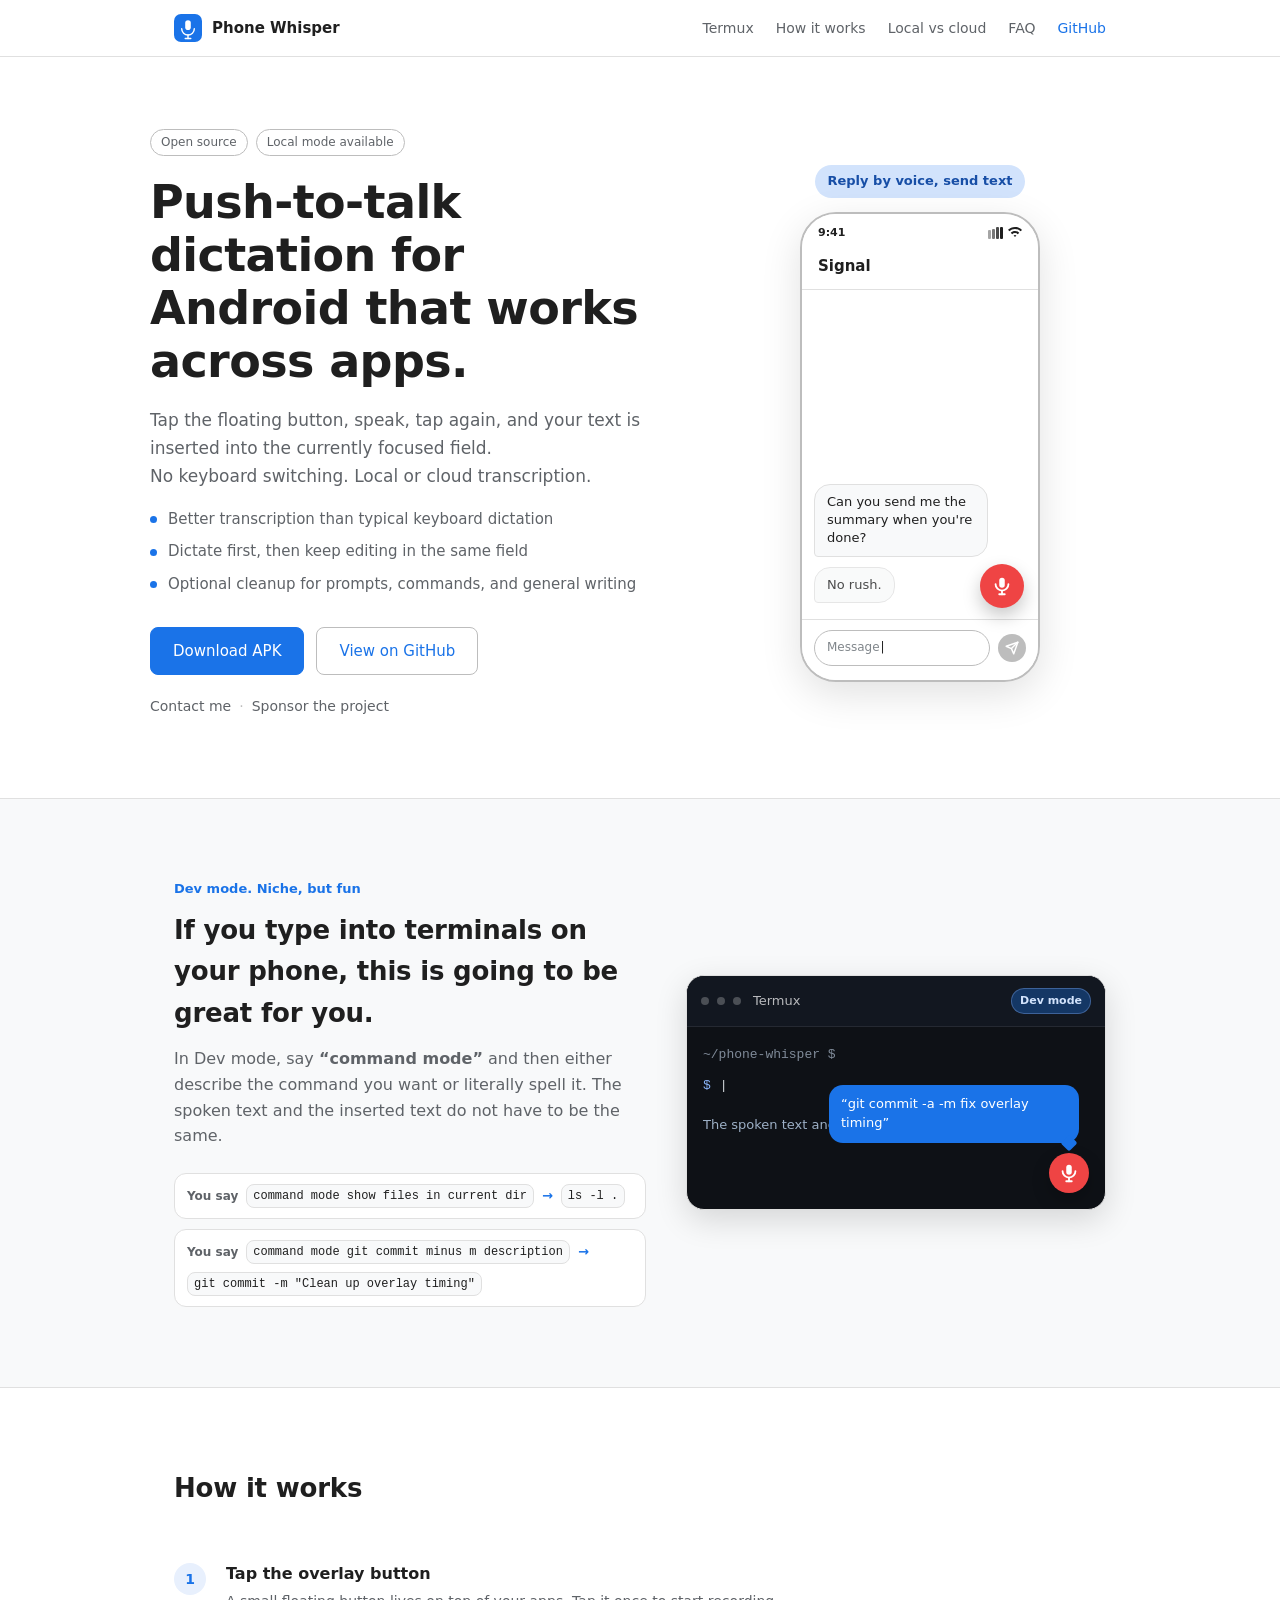
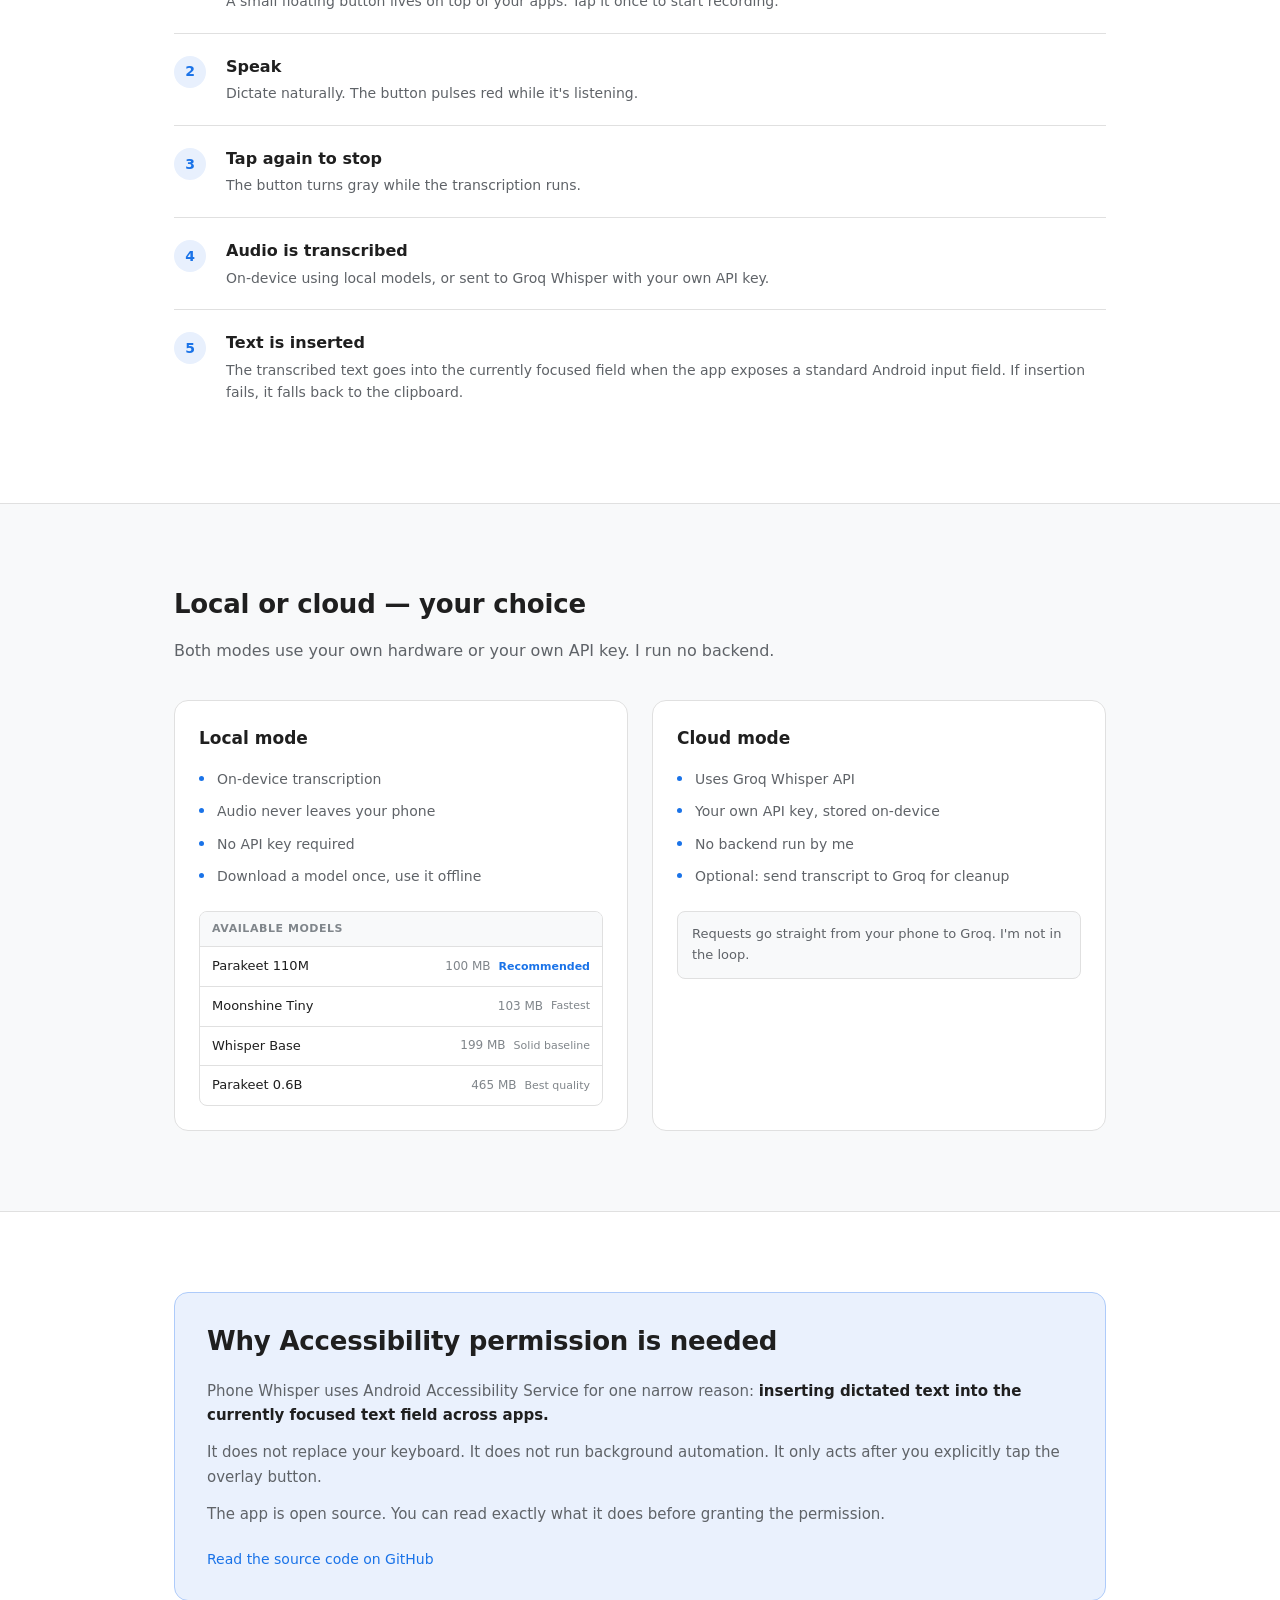
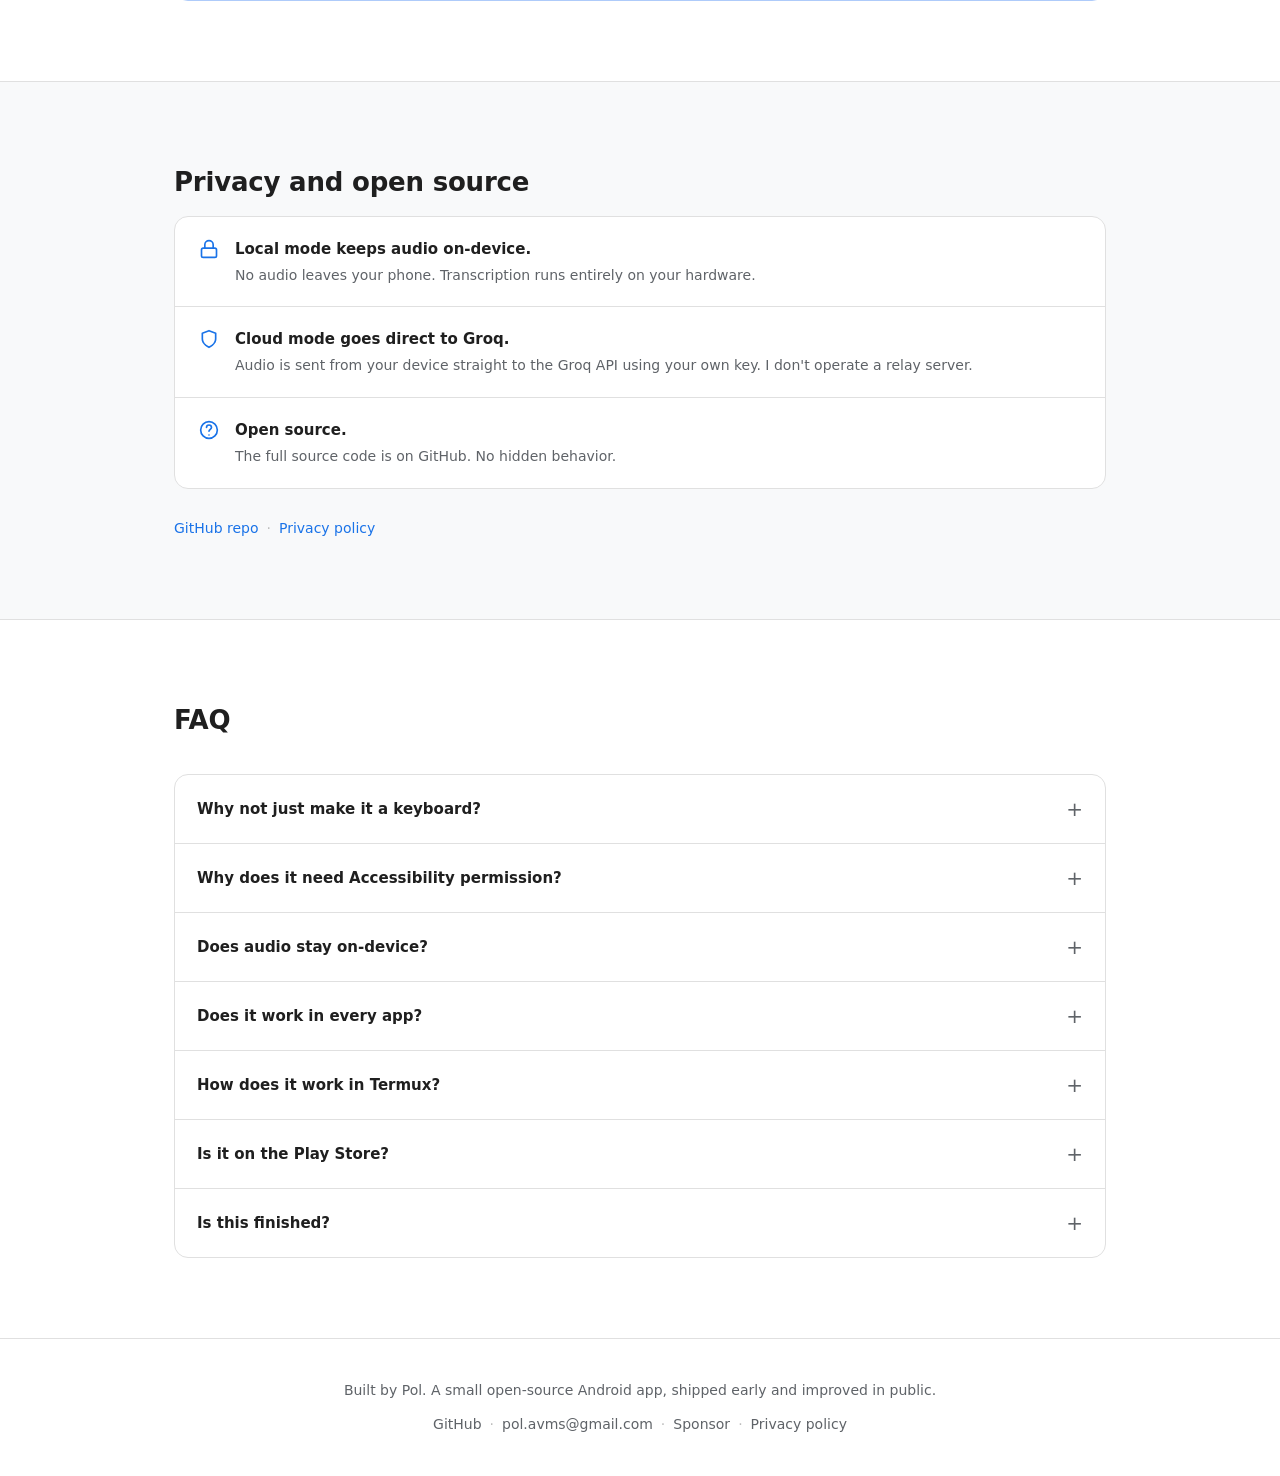
==== commit d79c44ba: "Route voice commands through the configured cleanup service and let the Groq model be named" ====
--- a/docs/index.html
+++ b/docs/index.html
@@ -3,8 +3,8 @@
 <head>
   <meta charset="UTF-8" />
   <meta name="viewport" content="width=device-width, initial-scale=1.0" />
-  <title>OpenWispr — Push-to-talk dictation for Android</title>
-  <meta name="description" content="OpenWispr lets you speak into most apps without switching keyboards. Tap the floating button, speak, and your text is inserted when the app exposes a standard Android input field. Local or cloud transcription." />
+  <title>Phone Whisper — Push-to-talk dictation for Android</title>
+  <meta name="description" content="Phone Whisper lets you speak into most apps without switching keyboards. Tap the floating button, speak, and your text is inserted when the app exposes a standard Android input field. Local or cloud transcription." />
   <link rel="stylesheet" href="style.css" />
   <link rel="preconnect" href="https://fonts.googleapis.com" />
   <link rel="preconnect" href="https://fonts.gstatic.com" crossorigin />
@@ -14,7 +14,7 @@
 
   <nav id="nav">
     <div class="nav-inner">
-      <a href="#" class="nav-logo" aria-label="OpenWispr home">
+      <a href="#" class="nav-logo" aria-label="Phone Whisper home">
         <svg class="nav-icon" viewBox="0 0 40 40" fill="none" xmlns="http://www.w3.org/2000/svg" aria-hidden="true">
           <rect width="40" height="40" rx="10" fill="var(--accent)"/>
           <rect x="16" y="9" width="8" height="14" rx="4" fill="white"/>
@@ -22,15 +22,14 @@
           <line x1="20" y1="30" x2="20" y2="35" stroke="white" stroke-width="2" stroke-linecap="round"/>
           <line x1="16" y1="35" x2="24" y2="35" stroke="white" stroke-width="2" stroke-linecap="round"/>
         </svg>
-        <span>OpenWispr</span>
+        <span>Phone Whisper</span>
       </a>
       <div class="nav-links">
+        <a href="#termux">Termux</a>
         <a href="#how-it-works">How it works</a>
-        <a href="#commands">Voice commands</a>
         <a href="#modes">Local vs cloud</a>
-        <a href="#termux">Termux</a>
         <a href="#faq">FAQ</a>
-        <a href="https://github.com/hxmbl/OpenWhispr" target="_blank" rel="noopener" id="nav-github">GitHub</a>
+        <a href="https://github.com/kafkasl/phone-whisper" target="_blank" rel="noopener" id="nav-github">GitHub</a>
       </div>
     </div>
   </nav>
@@ -41,7 +40,6 @@
         <div class="badge-row">
           <span class="badge">Open source</span>
           <span class="badge">Local mode available</span>
-          <span class="badge">Voice commands</span>
         </div>
         <h1>Push-to-talk dictation for Android that works across apps.</h1>
         <p class="hero-sub">
@@ -50,18 +48,17 @@
         </p>
         <ul class="hero-points">
           <li>Better transcription than typical keyboard dictation</li>
-          <li>On-device models, or Groq Whisper with your own key</li>
-          <li>Voice commands: summarize, translate, reformat, or change tone</li>
           <li>Dictate first, then keep editing in the same field</li>
+          <li>Optional cleanup for prompts, commands, and general writing</li>
         </ul>
         <div class="hero-ctas">
-          <a href="https://github.com/hxmbl/OpenWhispr/releases" id="cta-download" class="btn btn-primary" target="_blank" rel="noopener">Download APK</a>
-          <a href="https://github.com/hxmbl/OpenWhispr" id="cta-github" class="btn btn-secondary" target="_blank" rel="noopener">View on GitHub</a>
+          <a href="https://github.com/kafkasl/phone-whisper/releases" id="cta-download" class="btn btn-primary" target="_blank" rel="noopener">Download APK</a>
+          <a href="https://github.com/kafkasl/phone-whisper" id="cta-github" class="btn btn-secondary" target="_blank" rel="noopener">View on GitHub</a>
         </div>
         <div class="hero-links">
-          <a href="privacy.html" id="link-privacy">Privacy policy</a>
+          <a href="mailto:pol.avms@gmail.com" id="link-contact">Contact me</a>
           <span class="sep">·</span>
-          <a href="https://github.com/hxmbl/OpenWhispr/issues" id="link-issues" target="_blank" rel="noopener">Report an issue</a>
+          <a href="https://github.com/sponsors/kafkasl" id="link-sponsor" target="_blank" rel="noopener">Sponsor the project</a>
         </div>
       </div>
       <div class="hero-visual" aria-hidden="true">
@@ -89,7 +86,7 @@
                   <svg width="14" height="14" viewBox="0 0 24 24" fill="none" stroke="currentColor" stroke-width="2.5" stroke-linecap="round" stroke-linejoin="round"><line x1="22" y1="2" x2="11" y2="13"/><polygon points="22 2 15 22 11 13 2 9 22 2"/></svg>
                 </div>
               </div>
-              <div class="overlay-button" id="overlay-btn" title="Tap to dictate" aria-label="OpenWispr overlay button">
+              <div class="overlay-button" id="overlay-btn" title="Tap to dictate" aria-label="Phone Whisper overlay button">
                 <svg viewBox="0 0 24 24" fill="none" stroke="currentColor" stroke-width="2" stroke-linecap="round" stroke-linejoin="round" aria-hidden="true">
                   <rect x="9" y="3" width="6" height="11" rx="3" fill="currentColor" stroke="none"/>
                   <path d="M5 10c0 3.87 3.13 7 7 7s7-3.13 7-7"/>
@@ -107,23 +104,23 @@
   <section id="termux">
     <div class="section-inner termux-inner">
       <div class="termux-copy">
-        <div class="section-kicker">Termux and terminal apps</div>
-        <h2>Dictate into Termux without leaving the terminal.</h2>
+        <div class="section-kicker">Dev mode. Niche, but fun</div>
+        <h2>If you type into terminals on your phone, this is going to be great for you.</h2>
         <p class="section-sub">
-          Termux's main terminal area is not a standard Android text field, so swipe the extra keys row left or right to switch to its native text input box, then dictate there. OpenWispr transcribes your speech and inserts the text as you spoke it — including shell flags, paths, and punctuation.
+          In Dev mode, say <strong>“command mode”</strong> and then either describe the command you want or literally spell it. The spoken text and the inserted text do not have to be the same.
         </p>
         <div class="dev-mode-examples">
           <div class="dev-example">
             <span class="dev-example-label">You say</span>
-            <code>git commit -a -m fix overlay timing</code>
+            <code>command mode show files in current dir</code>
             <span class="dev-example-arrow">→</span>
-            <code>git commit -a -m fix overlay timing</code>
+            <code>ls -l .</code>
           </div>
           <div class="dev-example">
             <span class="dev-example-label">You say</span>
-            <code>ls dash l in the current directory</code>
+            <code>command mode git commit minus m description</code>
             <span class="dev-example-arrow">→</span>
-            <code>ls -l</code>
+            <code>git commit -m "Clean up overlay timing"</code>
           </div>
         </div>
       </div>
@@ -134,13 +131,13 @@
             <span class="termux-dot"></span>
             <span class="termux-dot"></span>
             <span class="termux-title">Termux</span>
-            <span class="termux-mode-badge">Dictation</span>
+            <span class="termux-mode-badge">Dev mode</span>
           </div>
           <div class="speech-bubble" id="termux-speech-bubble"><span id="termux-speech-text"></span></div>
           <div class="termux-body">
-            <div class="termux-line muted">~/OpenWhispr $</div>
+            <div class="termux-line muted">~/phone-whisper $</div>
             <div class="termux-line"><span class="prompt">$</span> <span id="termux-typed-text"></span><span class="cursor" id="termux-cursor">|</span></div>
-            <div class="termux-note">Swipe the extra keys row to reach Termux's native input box.</div>
+            <div class="termux-note">The spoken text and inserted command can be different.</div>
           </div>
           <div class="overlay-button overlay-button-small" id="termux-overlay-btn" title="Tap to dictate">
             <svg viewBox="0 0 24 24" fill="none" stroke="currentColor" stroke-width="2" stroke-linecap="round" stroke-linejoin="round" aria-hidden="true">
@@ -198,34 +195,10 @@
     </div>
   </section>
 
-  <section id="commands">
-    <div class="section-inner">
-      <div class="info-box">
-        <h2>Voice commands</h2>
-        <p>
-          Say <strong>“Whisper Command”</strong> with one of five actions, and OpenWispr applies it to whatever is already in the focused field — or to text you dictate right after the command.
-        </p>
-        <p>
-          You can also dictate first and command last: speak your text, then say the trigger phrase and the action. The text before the trigger is what the command works on.
-        </p>
-        <ul>
-          <li><strong>Summarize</strong> — “Whisper Command, summarize this in two sentences”</li>
-          <li><strong>Improve the flow</strong> — rewrite for smoother, more natural flow without changing meaning</li>
-          <li><strong>Translate</strong> — “Whisper Command, translate to Italian”</li>
-          <li><strong>Change the tone</strong> — formal, casual, professional, friendly</li>
-          <li><strong>Reformat</strong> — “Whisper Command, turn this into a list”</li>
-        </ul>
-        <p>
-          Chain them in one breath, and they apply in order: “Whisper Command, translate to Italian and turn it into a list” translates first, then lists the result. Anything outside these five is refused rather than guessed at. Off by default — enable it, and change the trigger phrase, under <strong>Voice Commands</strong> in the app.
-        </p>
-      </div>
-    </div>
-  </section>
-
   <section id="modes">
     <div class="section-inner">
       <h2>Local or cloud — your choice</h2>
-      <p class="section-sub">No backend is involved. Local mode uses your own hardware; cloud mode goes straight from your phone to the service you choose, with your own API key.</p>
+      <p class="section-sub">Both modes use your own hardware or your own API key. I run no backend.</p>
       <div class="modes-grid">
         <div class="mode-card">
           <h3>Local mode</h3>
@@ -240,7 +213,12 @@
             <div class="model-row">
               <span class="model-name">Parakeet 110M</span>
               <span class="model-size">100 MB</span>
-              <span class="model-note default-badge">Best default</span>
+              <span class="model-note default-badge">Recommended</span>
+            </div>
+            <div class="model-row">
+              <span class="model-name">Moonshine Tiny</span>
+              <span class="model-size">103 MB</span>
+              <span class="model-note">Fastest</span>
             </div>
             <div class="model-row">
               <span class="model-name">Whisper Base</span>
@@ -251,21 +229,6 @@
               <span class="model-name">Parakeet 0.6B</span>
               <span class="model-size">465 MB</span>
               <span class="model-note">Best quality</span>
-            </div>
-            <div class="model-row">
-              <span class="model-name">Moonshine Tiny</span>
-              <span class="model-size">103 MB</span>
-              <span class="model-note">Fastest</span>
-            </div>
-            <div class="model-row">
-              <span class="model-name">Whisper Base (multilingual)</span>
-              <span class="model-size">199 MB</span>
-              <span class="model-note">Multilingual</span>
-            </div>
-            <div class="model-row">
-              <span class="model-name">Whisper Small (multilingual)</span>
-              <span class="model-size">~500 MB</span>
-              <span class="model-note">Multilingual, better quality</span>
             </div>
           </div>
         </div>
@@ -274,12 +237,11 @@
           <ul>
             <li>Uses Groq Whisper API</li>
             <li>Your own API key, stored on-device</li>
-            <li>Pick the Whisper model: Large v3, Large v3 Turbo, or Distil Large v3</li>
             <li>No backend run by me</li>
             <li>Optional: send transcript to Groq for cleanup</li>
           </ul>
           <div class="cloud-note">
-            Requests go straight from your phone to Groq. No relay server is involved.
+            Requests go straight from your phone to Groq. I'm not in the loop.
           </div>
         </div>
       </div>
@@ -291,7 +253,7 @@
       <div class="info-box">
         <h2>Why Accessibility permission is needed</h2>
         <p>
-          OpenWispr uses Android Accessibility Service for one narrow reason: <strong>inserting dictated text into the currently focused text field across apps.</strong>
+          Phone Whisper uses Android Accessibility Service for one narrow reason: <strong>inserting dictated text into the currently focused text field across apps.</strong>
         </p>
         <p>
           It does not replace your keyboard. It does not run background automation. It only acts after you explicitly tap the overlay button.
@@ -299,7 +261,7 @@
         <p>
           The app is open source. You can read exactly what it does before granting the permission.
         </p>
-        <a href="https://github.com/hxmbl/OpenWhispr" class="info-link" target="_blank" rel="noopener">Read the source code on GitHub</a>
+        <a href="https://github.com/kafkasl/phone-whisper" class="info-link" target="_blank" rel="noopener">Read the source code on GitHub</a>
       </div>
     </div>
   </section>
@@ -337,7 +299,7 @@
         </div>
       </div>
       <div class="privacy-links">
-        <a href="https://github.com/hxmbl/OpenWhispr" target="_blank" rel="noopener">GitHub repo</a>
+        <a href="https://github.com/kafkasl/phone-whisper" target="_blank" rel="noopener">GitHub repo</a>
         <span class="sep">·</span>
         <a href="privacy.html">Privacy policy</a>
       </div>
@@ -350,11 +312,11 @@
       <div class="faq-list">
         <details class="faq-item" id="faq-keyboard">
           <summary>Why not just make it a keyboard?</summary>
-          <p>A custom keyboard means replacing your existing keyboard entirely. That's a lot of friction. OpenWispr leaves your keyboard alone and works on top of any app, any keyboard.</p>
+          <p>A custom keyboard means replacing your existing keyboard entirely. That's a lot of friction. Phone Whisper leaves your keyboard alone and works on top of any app, any keyboard.</p>
         </details>
         <details class="faq-item" id="faq-accessibility">
           <summary>Why does it need Accessibility permission?</summary>
-          <p>Android doesn't have a standard API for inserting text into another app's focused field. The Accessibility Service is the sanctioned way to do that cross-app. OpenWispr uses it for exactly one thing: inserting the transcribed text.</p>
+          <p>Android doesn't have a standard API for inserting text into another app's focused field. The Accessibility Service is the sanctioned way to do that cross-app. Phone Whisper uses it for exactly one thing: inserting the transcribed text.</p>
         </details>
         <details class="faq-item" id="faq-audio">
           <summary>Does audio stay on-device?</summary>
@@ -370,11 +332,11 @@
         </details>
         <details class="faq-item" id="faq-playstore">
           <summary>Is it on the Play Store?</summary>
-          <p>No. OpenWispr ships as a signed APK from GitHub Releases, and the app updates itself in place from there. Play Store distribution may come later.</p>
+          <p>Not yet. I'm shipping the APK directly first, tightening the experience, and deciding later whether a Play Store release makes sense.</p>
         </details>
         <details class="faq-item" id="faq-mvp">
           <summary>Is this finished?</summary>
-          <p>It is a working daily-driver: on-device or cloud transcription, optional cleanup, voice commands, a custom dictionary, backup and restore, and in-app updates. It is still improved in public, and issues are welcome.</p>
+          <p>Not really. It's an early but working MVP. The core loop already works well enough to use every day, and I'm improving it in public.</p>
         </details>
       </div>
     </div>
@@ -382,11 +344,13 @@
 
   <footer id="footer">
     <div class="footer-inner">
-      <p class="footer-line">OpenWispr is a free, open-source Android dictation app. Forked from <a href="https://github.com/EdiBianco/OpenWhispr" target="_blank" rel="noopener">EdiBianco/OpenWhispr</a>.</p>
+      <p class="footer-line">Built by Pol. A small open-source Android app, shipped early and improved in public.</p>
       <div class="footer-links">
-        <a href="https://github.com/hxmbl/OpenWhispr" target="_blank" rel="noopener">GitHub</a>
+        <a href="https://github.com/kafkasl/phone-whisper" target="_blank" rel="noopener">GitHub</a>
         <span class="sep">·</span>
-        <a href="https://github.com/hxmbl/OpenWhispr/issues" target="_blank" rel="noopener">Issues</a>
+        <a href="mailto:pol.avms@gmail.com">pol.avms@gmail.com</a>
+        <span class="sep">·</span>
+        <a href="https://github.com/sponsors/kafkasl" target="_blank" rel="noopener">Sponsor</a>
         <span class="sep">·</span>
         <a href="privacy.html">Privacy policy</a>
       </div>
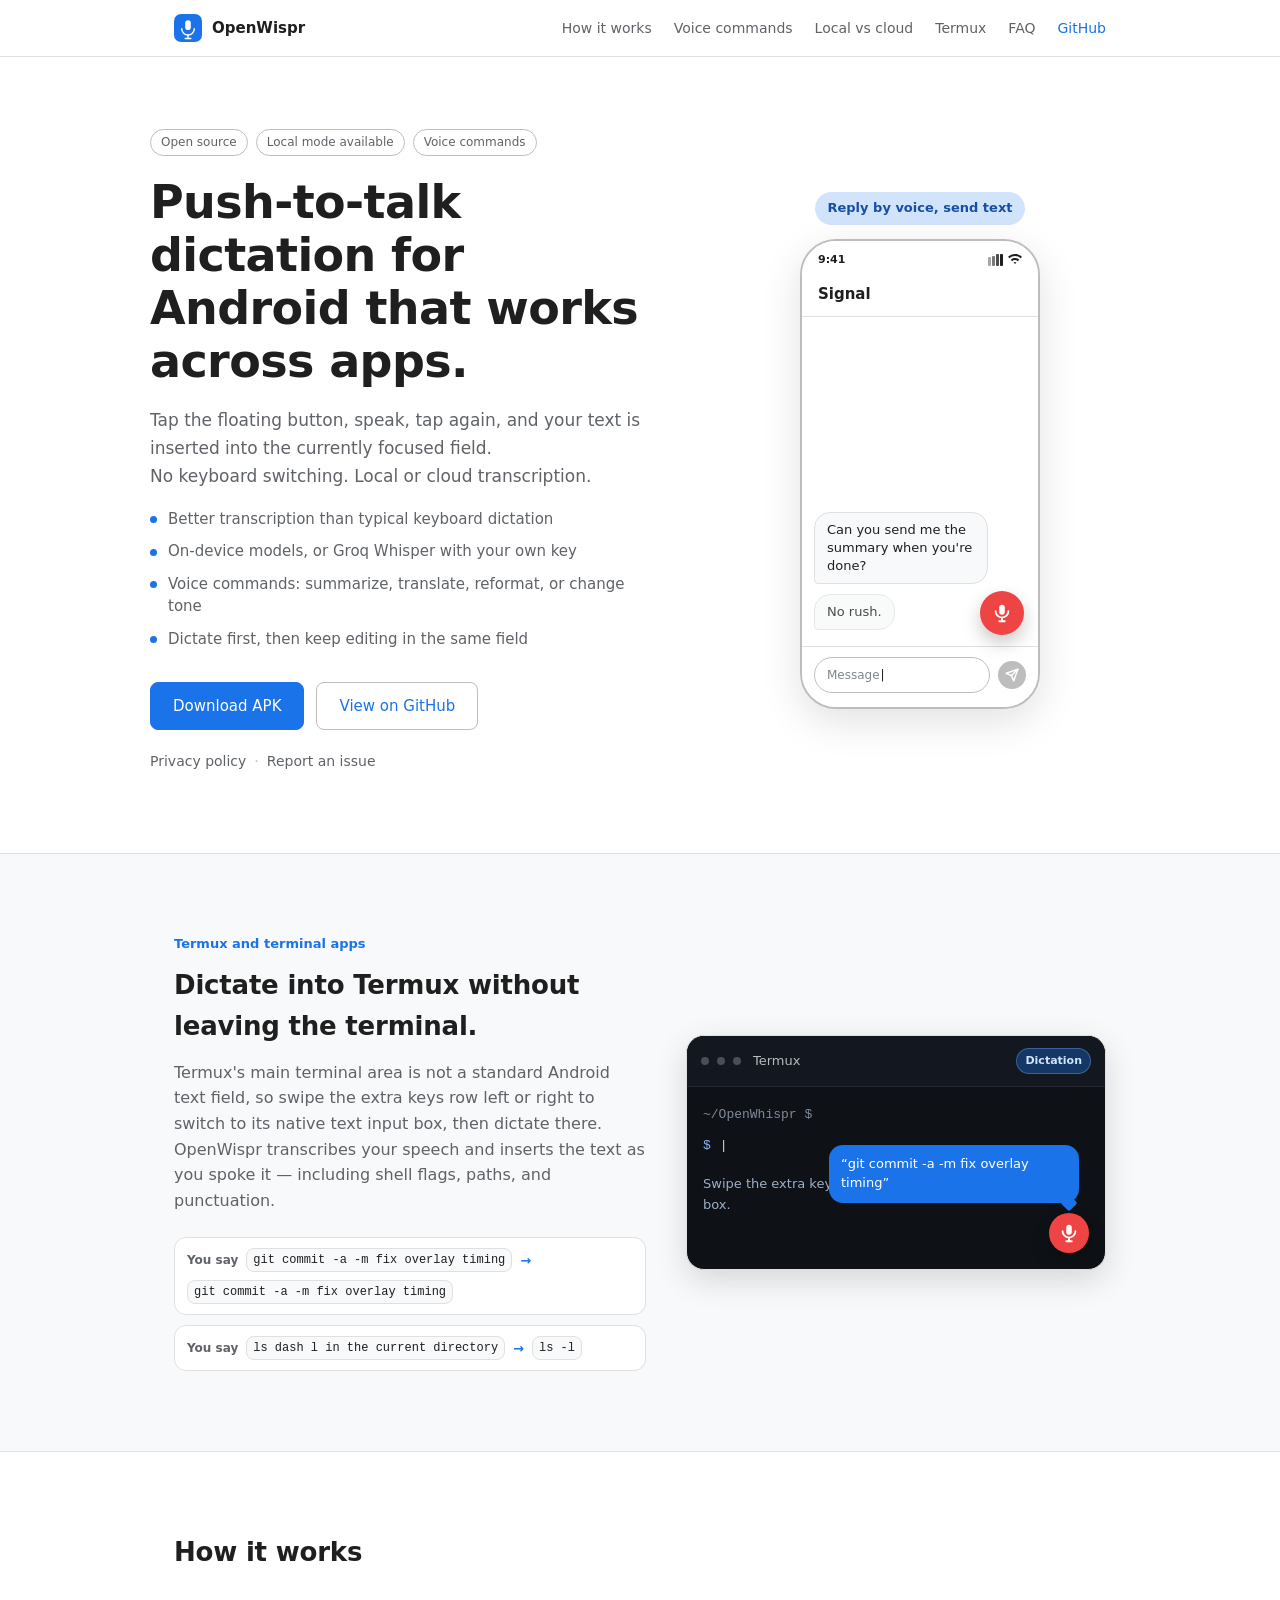
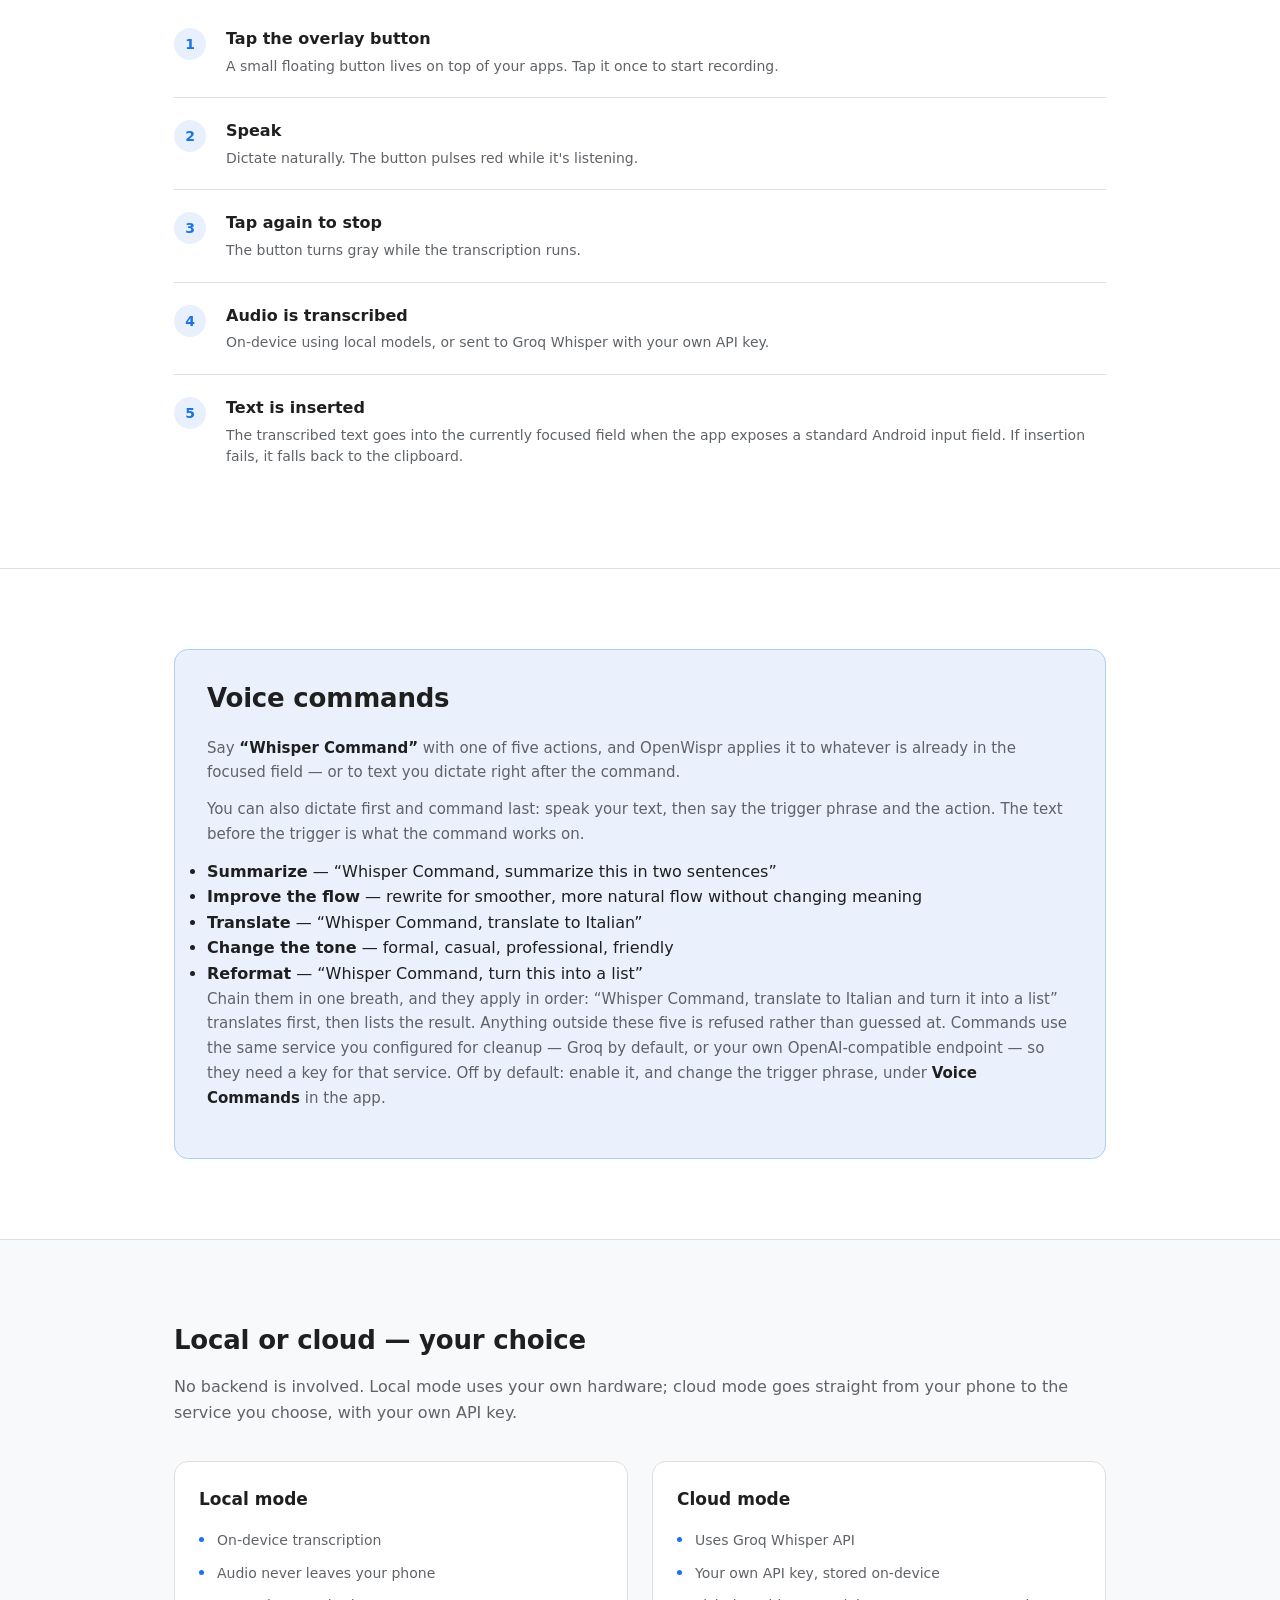
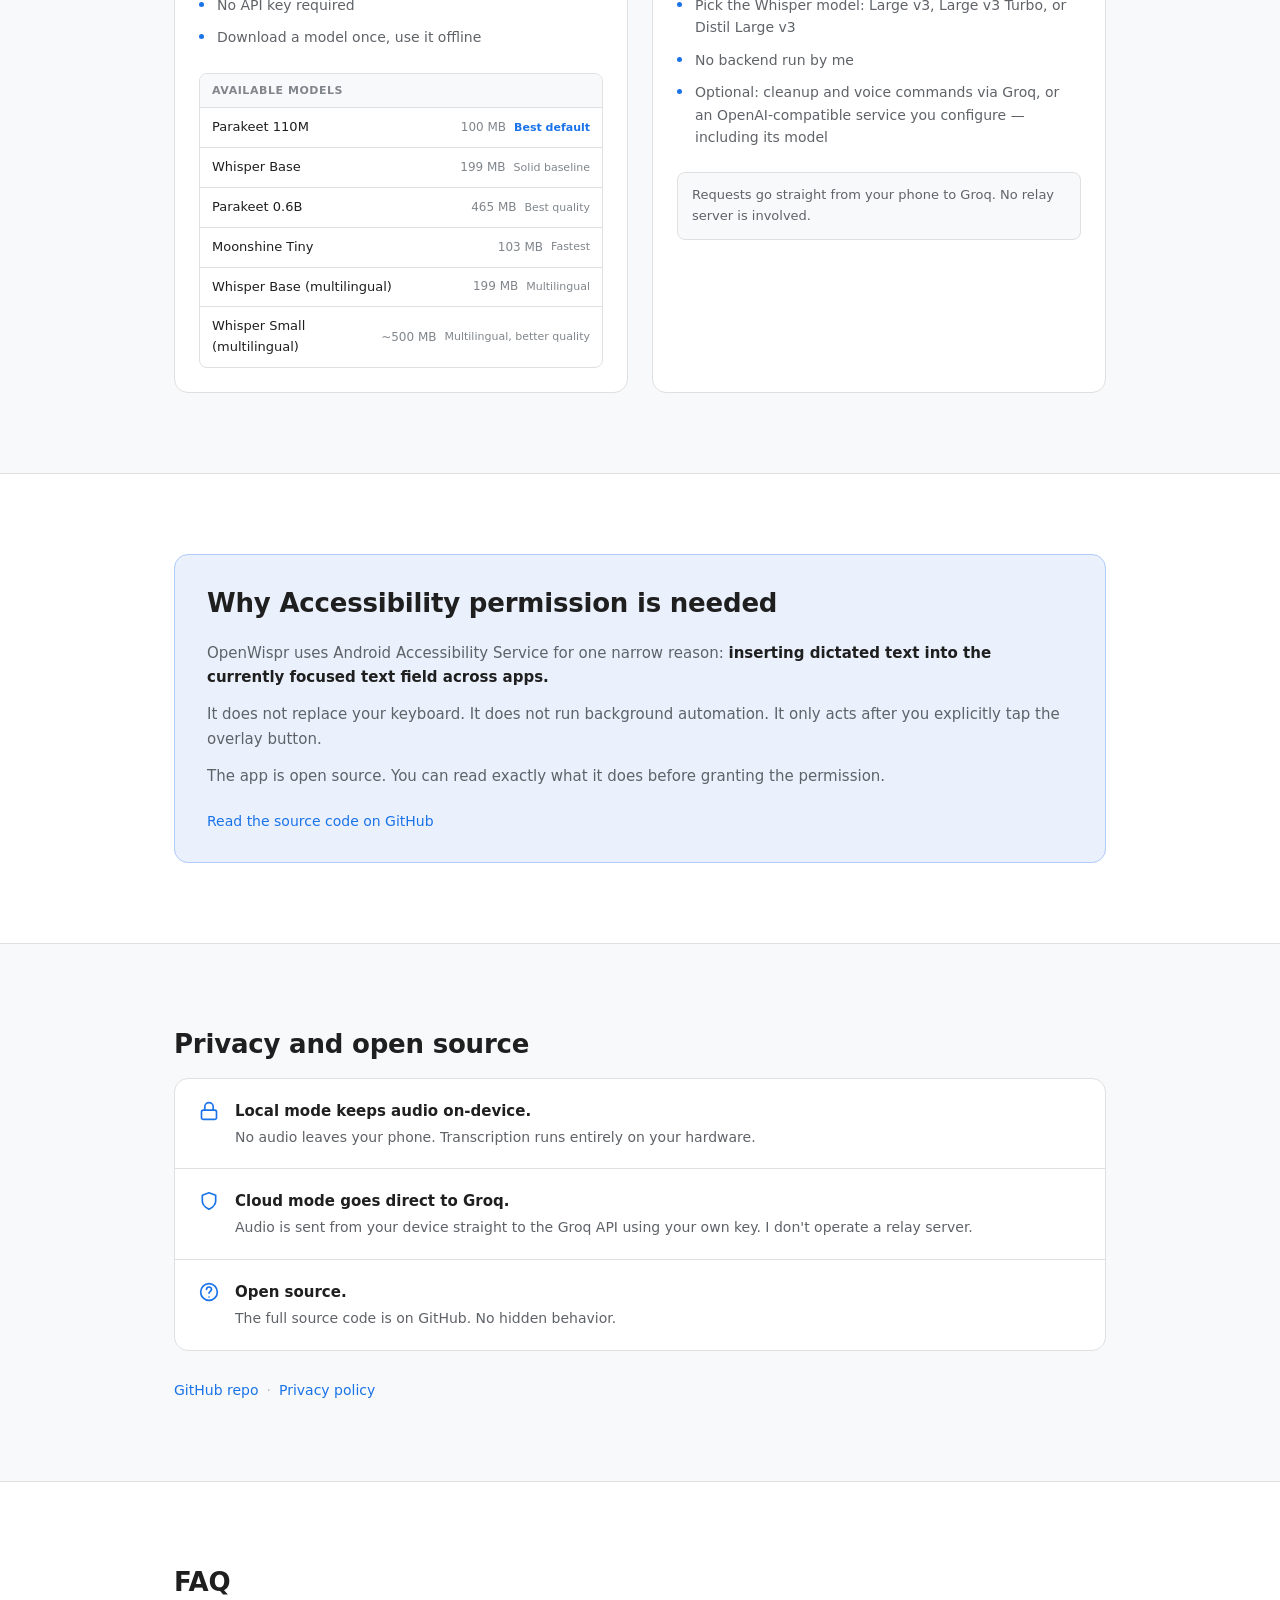
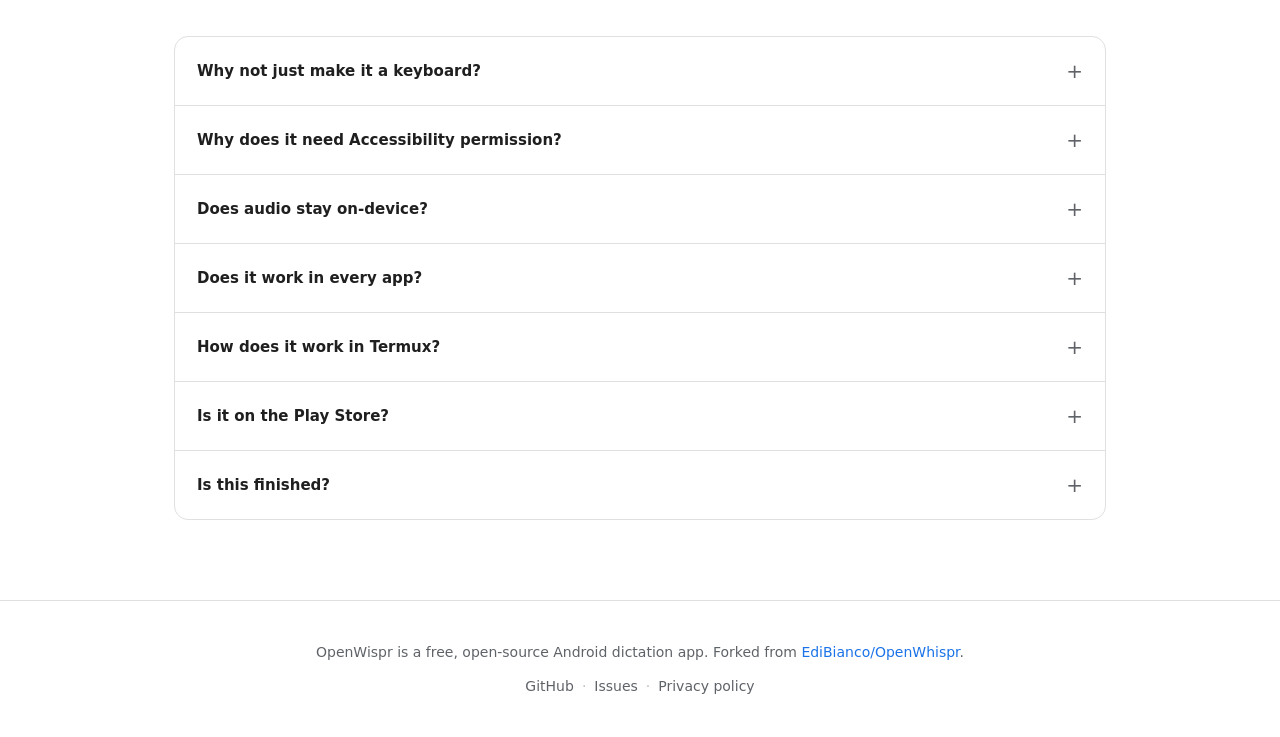
==== commit 56ea1987: "Route voice commands through the configured cleanup service and let the Groq model be named" ====
--- a/docs/index.html
+++ b/docs/index.html
@@ -3,8 +3,8 @@
 <head>
   <meta charset="UTF-8" />
   <meta name="viewport" content="width=device-width, initial-scale=1.0" />
-  <title>Phone Whisper — Push-to-talk dictation for Android</title>
-  <meta name="description" content="Phone Whisper lets you speak into most apps without switching keyboards. Tap the floating button, speak, and your text is inserted when the app exposes a standard Android input field. Local or cloud transcription." />
+  <title>OpenWispr — Push-to-talk dictation for Android</title>
+  <meta name="description" content="OpenWispr lets you speak into most apps without switching keyboards. Tap the floating button, speak, and your text is inserted when the app exposes a standard Android input field. Local or cloud transcription." />
   <link rel="stylesheet" href="style.css" />
   <link rel="preconnect" href="https://fonts.googleapis.com" />
   <link rel="preconnect" href="https://fonts.gstatic.com" crossorigin />
@@ -14,7 +14,7 @@
 
   <nav id="nav">
     <div class="nav-inner">
-      <a href="#" class="nav-logo" aria-label="Phone Whisper home">
+      <a href="#" class="nav-logo" aria-label="OpenWispr home">
         <svg class="nav-icon" viewBox="0 0 40 40" fill="none" xmlns="http://www.w3.org/2000/svg" aria-hidden="true">
           <rect width="40" height="40" rx="10" fill="var(--accent)"/>
           <rect x="16" y="9" width="8" height="14" rx="4" fill="white"/>
@@ -22,14 +22,15 @@
           <line x1="20" y1="30" x2="20" y2="35" stroke="white" stroke-width="2" stroke-linecap="round"/>
           <line x1="16" y1="35" x2="24" y2="35" stroke="white" stroke-width="2" stroke-linecap="round"/>
         </svg>
-        <span>Phone Whisper</span>
+        <span>OpenWispr</span>
       </a>
       <div class="nav-links">
+        <a href="#how-it-works">How it works</a>
+        <a href="#commands">Voice commands</a>
+        <a href="#modes">Local vs cloud</a>
         <a href="#termux">Termux</a>
-        <a href="#how-it-works">How it works</a>
-        <a href="#modes">Local vs cloud</a>
         <a href="#faq">FAQ</a>
-        <a href="https://github.com/kafkasl/phone-whisper" target="_blank" rel="noopener" id="nav-github">GitHub</a>
+        <a href="https://github.com/hxmbl/OpenWhispr" target="_blank" rel="noopener" id="nav-github">GitHub</a>
       </div>
     </div>
   </nav>
@@ -40,6 +41,7 @@
         <div class="badge-row">
           <span class="badge">Open source</span>
           <span class="badge">Local mode available</span>
+          <span class="badge">Voice commands</span>
         </div>
         <h1>Push-to-talk dictation for Android that works across apps.</h1>
         <p class="hero-sub">
@@ -48,17 +50,18 @@
         </p>
         <ul class="hero-points">
           <li>Better transcription than typical keyboard dictation</li>
+          <li>On-device models, or Groq Whisper with your own key</li>
+          <li>Voice commands: summarize, translate, reformat, or change tone</li>
           <li>Dictate first, then keep editing in the same field</li>
-          <li>Optional cleanup for prompts, commands, and general writing</li>
         </ul>
         <div class="hero-ctas">
-          <a href="https://github.com/kafkasl/phone-whisper/releases" id="cta-download" class="btn btn-primary" target="_blank" rel="noopener">Download APK</a>
-          <a href="https://github.com/kafkasl/phone-whisper" id="cta-github" class="btn btn-secondary" target="_blank" rel="noopener">View on GitHub</a>
+          <a href="https://github.com/hxmbl/OpenWhispr/releases" id="cta-download" class="btn btn-primary" target="_blank" rel="noopener">Download APK</a>
+          <a href="https://github.com/hxmbl/OpenWhispr" id="cta-github" class="btn btn-secondary" target="_blank" rel="noopener">View on GitHub</a>
         </div>
         <div class="hero-links">
-          <a href="mailto:pol.avms@gmail.com" id="link-contact">Contact me</a>
+          <a href="privacy.html" id="link-privacy">Privacy policy</a>
           <span class="sep">·</span>
-          <a href="https://github.com/sponsors/kafkasl" id="link-sponsor" target="_blank" rel="noopener">Sponsor the project</a>
+          <a href="https://github.com/hxmbl/OpenWhispr/issues" id="link-issues" target="_blank" rel="noopener">Report an issue</a>
         </div>
       </div>
       <div class="hero-visual" aria-hidden="true">
@@ -86,7 +89,7 @@
                   <svg width="14" height="14" viewBox="0 0 24 24" fill="none" stroke="currentColor" stroke-width="2.5" stroke-linecap="round" stroke-linejoin="round"><line x1="22" y1="2" x2="11" y2="13"/><polygon points="22 2 15 22 11 13 2 9 22 2"/></svg>
                 </div>
               </div>
-              <div class="overlay-button" id="overlay-btn" title="Tap to dictate" aria-label="Phone Whisper overlay button">
+              <div class="overlay-button" id="overlay-btn" title="Tap to dictate" aria-label="OpenWispr overlay button">
                 <svg viewBox="0 0 24 24" fill="none" stroke="currentColor" stroke-width="2" stroke-linecap="round" stroke-linejoin="round" aria-hidden="true">
                   <rect x="9" y="3" width="6" height="11" rx="3" fill="currentColor" stroke="none"/>
                   <path d="M5 10c0 3.87 3.13 7 7 7s7-3.13 7-7"/>
@@ -104,23 +107,23 @@
   <section id="termux">
     <div class="section-inner termux-inner">
       <div class="termux-copy">
-        <div class="section-kicker">Dev mode. Niche, but fun</div>
-        <h2>If you type into terminals on your phone, this is going to be great for you.</h2>
+        <div class="section-kicker">Termux and terminal apps</div>
+        <h2>Dictate into Termux without leaving the terminal.</h2>
         <p class="section-sub">
-          In Dev mode, say <strong>“command mode”</strong> and then either describe the command you want or literally spell it. The spoken text and the inserted text do not have to be the same.
+          Termux's main terminal area is not a standard Android text field, so swipe the extra keys row left or right to switch to its native text input box, then dictate there. OpenWispr transcribes your speech and inserts the text as you spoke it — including shell flags, paths, and punctuation.
         </p>
         <div class="dev-mode-examples">
           <div class="dev-example">
             <span class="dev-example-label">You say</span>
-            <code>command mode show files in current dir</code>
+            <code>git commit -a -m fix overlay timing</code>
             <span class="dev-example-arrow">→</span>
-            <code>ls -l .</code>
+            <code>git commit -a -m fix overlay timing</code>
           </div>
           <div class="dev-example">
             <span class="dev-example-label">You say</span>
-            <code>command mode git commit minus m description</code>
+            <code>ls dash l in the current directory</code>
             <span class="dev-example-arrow">→</span>
-            <code>git commit -m "Clean up overlay timing"</code>
+            <code>ls -l</code>
           </div>
         </div>
       </div>
@@ -131,13 +134,13 @@
             <span class="termux-dot"></span>
             <span class="termux-dot"></span>
             <span class="termux-title">Termux</span>
-            <span class="termux-mode-badge">Dev mode</span>
+            <span class="termux-mode-badge">Dictation</span>
           </div>
           <div class="speech-bubble" id="termux-speech-bubble"><span id="termux-speech-text"></span></div>
           <div class="termux-body">
-            <div class="termux-line muted">~/phone-whisper $</div>
+            <div class="termux-line muted">~/OpenWhispr $</div>
             <div class="termux-line"><span class="prompt">$</span> <span id="termux-typed-text"></span><span class="cursor" id="termux-cursor">|</span></div>
-            <div class="termux-note">The spoken text and inserted command can be different.</div>
+            <div class="termux-note">Swipe the extra keys row to reach Termux's native input box.</div>
           </div>
           <div class="overlay-button overlay-button-small" id="termux-overlay-btn" title="Tap to dictate">
             <svg viewBox="0 0 24 24" fill="none" stroke="currentColor" stroke-width="2" stroke-linecap="round" stroke-linejoin="round" aria-hidden="true">
@@ -195,10 +198,34 @@
     </div>
   </section>
 
+  <section id="commands">
+    <div class="section-inner">
+      <div class="info-box">
+        <h2>Voice commands</h2>
+        <p>
+          Say <strong>“Whisper Command”</strong> with one of five actions, and OpenWispr applies it to whatever is already in the focused field — or to text you dictate right after the command.
+        </p>
+        <p>
+          You can also dictate first and command last: speak your text, then say the trigger phrase and the action. The text before the trigger is what the command works on.
+        </p>
+        <ul>
+          <li><strong>Summarize</strong> — “Whisper Command, summarize this in two sentences”</li>
+          <li><strong>Improve the flow</strong> — rewrite for smoother, more natural flow without changing meaning</li>
+          <li><strong>Translate</strong> — “Whisper Command, translate to Italian”</li>
+          <li><strong>Change the tone</strong> — formal, casual, professional, friendly</li>
+          <li><strong>Reformat</strong> — “Whisper Command, turn this into a list”</li>
+        </ul>
+        <p>
+          Chain them in one breath, and they apply in order: “Whisper Command, translate to Italian and turn it into a list” translates first, then lists the result. Anything outside these five is refused rather than guessed at. Commands use the same service you configured for cleanup — Groq by default, or your own OpenAI-compatible endpoint — so they need a key for that service. Off by default: enable it, and change the trigger phrase, under <strong>Voice Commands</strong> in the app.
+        </p>
+      </div>
+    </div>
+  </section>
+
   <section id="modes">
     <div class="section-inner">
       <h2>Local or cloud — your choice</h2>
-      <p class="section-sub">Both modes use your own hardware or your own API key. I run no backend.</p>
+      <p class="section-sub">No backend is involved. Local mode uses your own hardware; cloud mode goes straight from your phone to the service you choose, with your own API key.</p>
       <div class="modes-grid">
         <div class="mode-card">
           <h3>Local mode</h3>
@@ -213,7 +240,17 @@
             <div class="model-row">
               <span class="model-name">Parakeet 110M</span>
               <span class="model-size">100 MB</span>
-              <span class="model-note default-badge">Recommended</span>
+              <span class="model-note default-badge">Best default</span>
+            </div>
+            <div class="model-row">
+              <span class="model-name">Whisper Base</span>
+              <span class="model-size">199 MB</span>
+              <span class="model-note">Solid baseline</span>
+            </div>
+            <div class="model-row">
+              <span class="model-name">Parakeet 0.6B</span>
+              <span class="model-size">465 MB</span>
+              <span class="model-note">Best quality</span>
             </div>
             <div class="model-row">
               <span class="model-name">Moonshine Tiny</span>
@@ -221,14 +258,14 @@
               <span class="model-note">Fastest</span>
             </div>
             <div class="model-row">
-              <span class="model-name">Whisper Base</span>
+              <span class="model-name">Whisper Base (multilingual)</span>
               <span class="model-size">199 MB</span>
-              <span class="model-note">Solid baseline</span>
-            </div>
-            <div class="model-row">
-              <span class="model-name">Parakeet 0.6B</span>
-              <span class="model-size">465 MB</span>
-              <span class="model-note">Best quality</span>
+              <span class="model-note">Multilingual</span>
+            </div>
+            <div class="model-row">
+              <span class="model-name">Whisper Small (multilingual)</span>
+              <span class="model-size">~500 MB</span>
+              <span class="model-note">Multilingual, better quality</span>
             </div>
           </div>
         </div>
@@ -237,11 +274,12 @@
           <ul>
             <li>Uses Groq Whisper API</li>
             <li>Your own API key, stored on-device</li>
+            <li>Pick the Whisper model: Large v3, Large v3 Turbo, or Distil Large v3</li>
             <li>No backend run by me</li>
-            <li>Optional: send transcript to Groq for cleanup</li>
+            <li>Optional: cleanup and voice commands via Groq, or an OpenAI-compatible service you configure — including its model</li>
           </ul>
           <div class="cloud-note">
-            Requests go straight from your phone to Groq. I'm not in the loop.
+            Requests go straight from your phone to Groq. No relay server is involved.
           </div>
         </div>
       </div>
@@ -253,7 +291,7 @@
       <div class="info-box">
         <h2>Why Accessibility permission is needed</h2>
         <p>
-          Phone Whisper uses Android Accessibility Service for one narrow reason: <strong>inserting dictated text into the currently focused text field across apps.</strong>
+          OpenWispr uses Android Accessibility Service for one narrow reason: <strong>inserting dictated text into the currently focused text field across apps.</strong>
         </p>
         <p>
           It does not replace your keyboard. It does not run background automation. It only acts after you explicitly tap the overlay button.
@@ -261,7 +299,7 @@
         <p>
           The app is open source. You can read exactly what it does before granting the permission.
         </p>
-        <a href="https://github.com/kafkasl/phone-whisper" class="info-link" target="_blank" rel="noopener">Read the source code on GitHub</a>
+        <a href="https://github.com/hxmbl/OpenWhispr" class="info-link" target="_blank" rel="noopener">Read the source code on GitHub</a>
       </div>
     </div>
   </section>
@@ -299,7 +337,7 @@
         </div>
       </div>
       <div class="privacy-links">
-        <a href="https://github.com/kafkasl/phone-whisper" target="_blank" rel="noopener">GitHub repo</a>
+        <a href="https://github.com/hxmbl/OpenWhispr" target="_blank" rel="noopener">GitHub repo</a>
         <span class="sep">·</span>
         <a href="privacy.html">Privacy policy</a>
       </div>
@@ -312,11 +350,11 @@
       <div class="faq-list">
         <details class="faq-item" id="faq-keyboard">
           <summary>Why not just make it a keyboard?</summary>
-          <p>A custom keyboard means replacing your existing keyboard entirely. That's a lot of friction. Phone Whisper leaves your keyboard alone and works on top of any app, any keyboard.</p>
+          <p>A custom keyboard means replacing your existing keyboard entirely. That's a lot of friction. OpenWispr leaves your keyboard alone and works on top of any app, any keyboard.</p>
         </details>
         <details class="faq-item" id="faq-accessibility">
           <summary>Why does it need Accessibility permission?</summary>
-          <p>Android doesn't have a standard API for inserting text into another app's focused field. The Accessibility Service is the sanctioned way to do that cross-app. Phone Whisper uses it for exactly one thing: inserting the transcribed text.</p>
+          <p>Android doesn't have a standard API for inserting text into another app's focused field. The Accessibility Service is the sanctioned way to do that cross-app. OpenWispr uses it for exactly one thing: inserting the transcribed text.</p>
         </details>
         <details class="faq-item" id="faq-audio">
           <summary>Does audio stay on-device?</summary>
@@ -332,11 +370,11 @@
         </details>
         <details class="faq-item" id="faq-playstore">
           <summary>Is it on the Play Store?</summary>
-          <p>Not yet. I'm shipping the APK directly first, tightening the experience, and deciding later whether a Play Store release makes sense.</p>
+          <p>No. OpenWispr ships as a signed APK from GitHub Releases, and the app updates itself in place from there. Play Store distribution may come later.</p>
         </details>
         <details class="faq-item" id="faq-mvp">
           <summary>Is this finished?</summary>
-          <p>Not really. It's an early but working MVP. The core loop already works well enough to use every day, and I'm improving it in public.</p>
+          <p>It is a working daily-driver: on-device or cloud transcription, optional cleanup, voice commands, a custom dictionary, backup and restore, and in-app updates. It is still improved in public, and issues are welcome.</p>
         </details>
       </div>
     </div>
@@ -344,13 +382,11 @@
 
   <footer id="footer">
     <div class="footer-inner">
-      <p class="footer-line">Built by Pol. A small open-source Android app, shipped early and improved in public.</p>
+      <p class="footer-line">OpenWispr is a free, open-source Android dictation app. Forked from <a href="https://github.com/EdiBianco/OpenWhispr" target="_blank" rel="noopener">EdiBianco/OpenWhispr</a>.</p>
       <div class="footer-links">
-        <a href="https://github.com/kafkasl/phone-whisper" target="_blank" rel="noopener">GitHub</a>
+        <a href="https://github.com/hxmbl/OpenWhispr" target="_blank" rel="noopener">GitHub</a>
         <span class="sep">·</span>
-        <a href="mailto:pol.avms@gmail.com">pol.avms@gmail.com</a>
-        <span class="sep">·</span>
-        <a href="https://github.com/sponsors/kafkasl" target="_blank" rel="noopener">Sponsor</a>
+        <a href="https://github.com/hxmbl/OpenWhispr/issues" target="_blank" rel="noopener">Issues</a>
         <span class="sep">·</span>
         <a href="privacy.html">Privacy policy</a>
       </div>
